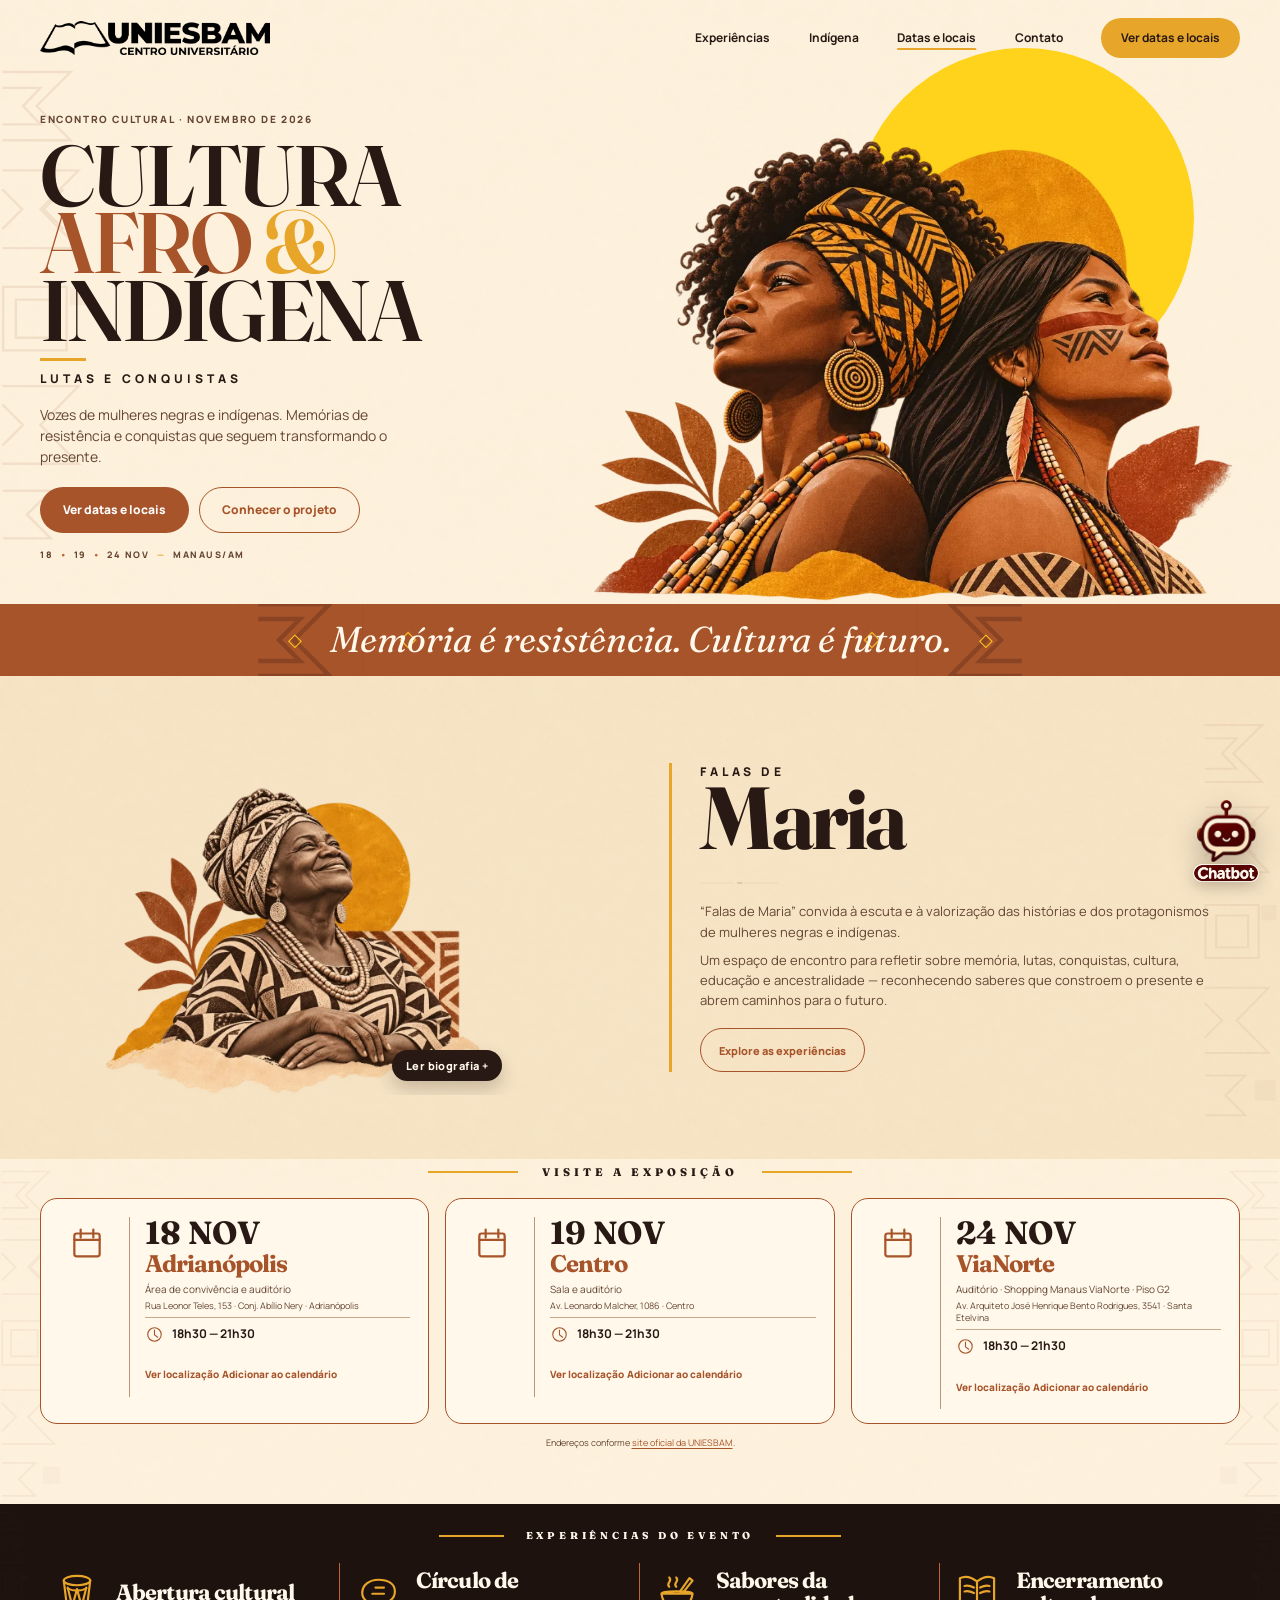
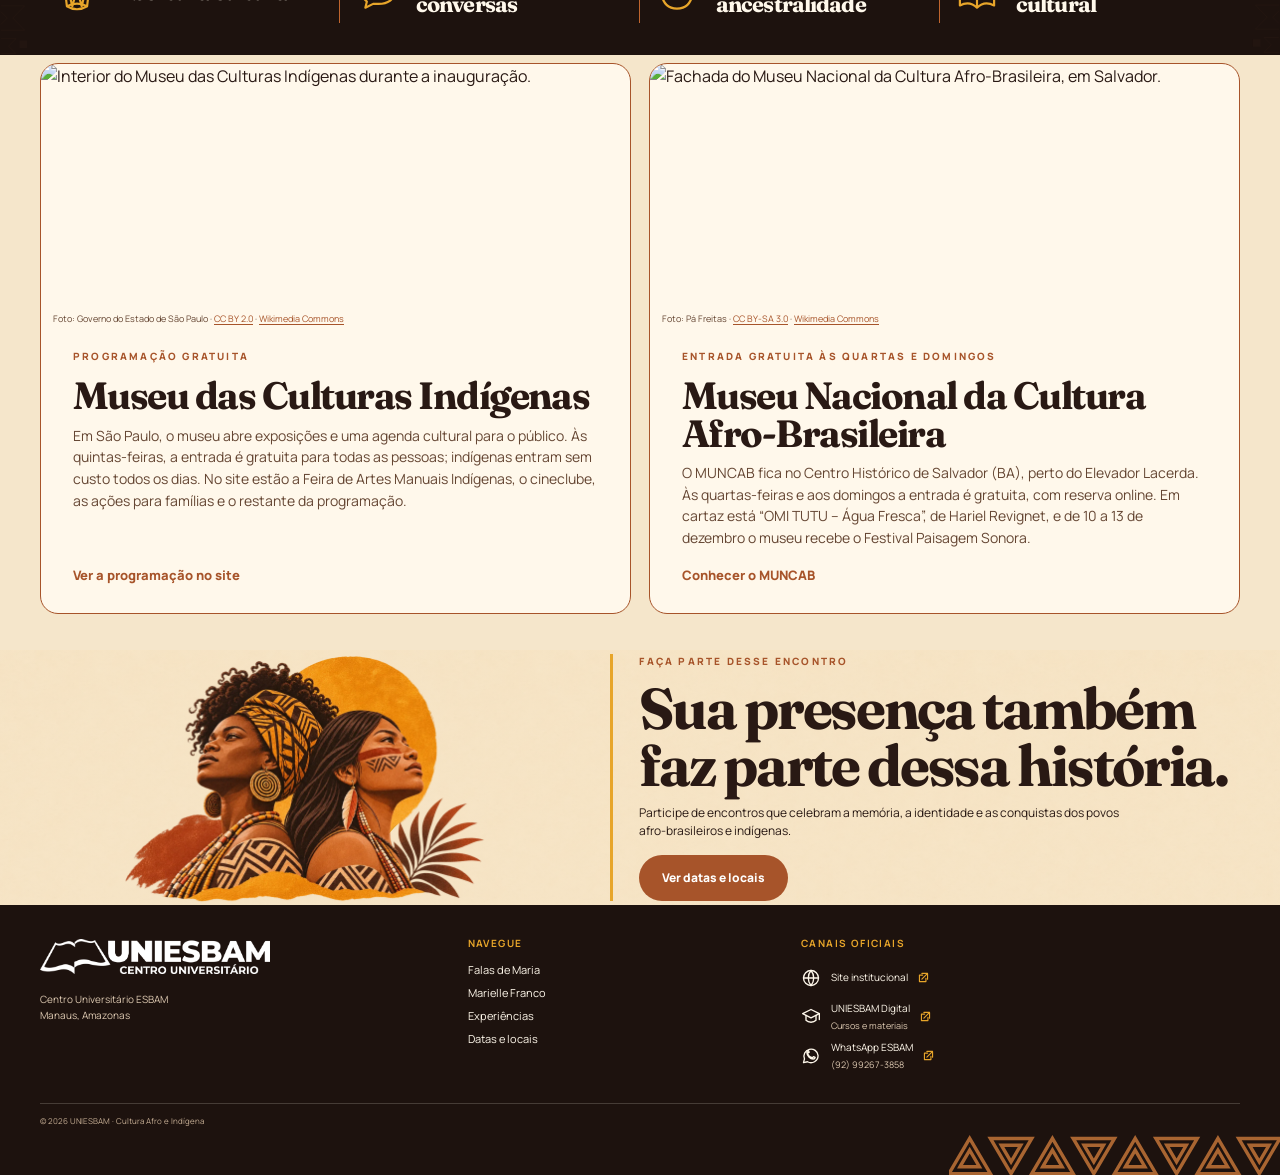
==== index.html @ f7f9274e "Otimiza imagens em WebP para carregamento rápido" ====
<!doctype html>
<html lang="pt-BR">

<head>
  <meta charset="utf-8">
  <meta name="viewport" content="width=device-width, initial-scale=1">
  <meta name="theme-color" content="#f5e6cb">
  <meta name="description"
    content="Cultura Afro e Indígena — Lutas e Conquistas. Encontros da UNIESBAM em novembro de 2026.">
  <title>Cultura Afro e Indígena — Lutas e Conquistas | UNIESBAM</title>
  <link rel="icon" href="assets/favicon.png" type="image/png" sizes="64x64">
  <link rel="apple-touch-icon" href="assets/apple-touch-icon.png">
  <link rel="preconnect" href="https://fonts.googleapis.com">
  <link rel="preconnect" href="https://fonts.gstatic.com" crossorigin>
  <link
    href="https://fonts.googleapis.com/css2?family=Fraunces:opsz,wght@9..144,500;9..144,600;9..144,700&family=Manrope:wght@400;500;600;700;800&display=swap"
    rel="stylesheet">
  <link rel="stylesheet" href="assets/tokens.css">
  <link rel="stylesheet" href="css/estilos.css">
  <script src="js/script.js" defer></script>
</head>

<body class="pagina-inicial">
  <a class="pular-conteudo" href="#conteudo">Pular para o conteúdo</a>
  <header class="cabecalho" id="inicio">
    <div class="container cabecalho__interno">
      <a class="marca" href="#inicio" aria-label="UNIESBAM — início">
        <img class="marca__imagem" src="assets/logo-uniesbam-oficial-branca.png"
          alt="UNIESBAM — Centro Universitário ESBAM" width="703" height="106">
      </a>
      <button class="menu-alternar" type="button" aria-expanded="false" aria-controls="navegacao-principal"
        aria-label="Abrir menu">
        <span></span><span></span><span></span>
      </button>
      <nav class="navegacao" id="navegacao-principal" aria-label="Navegação principal">
        <a href="#experiencias">Experiências</a><a href="indigenas.html">Ind&iacute;gena</a><a href="#datas">Datas e locais</a><a
          href="#contato">Contato</a><a class="navegacao__cta" href="#datas">Ver datas e locais</a>
      </nav>
    </div>
  </header>

  <main id="conteudo">
    <section class="hero textura" aria-labelledby="titulo-principal">
      <div class="container hero__grade">
        <div class="hero__texto">
          <p class="hero__tema">Encontro cultural · Novembro de 2026</p>
          <h1 id="titulo-principal">Cultura<br><span>Afro <i>&amp;</i></span><br>Indígena</h1>
          <p class="hero__subtitulo">Lutas e Conquistas</p>
          <p class="hero__descricao">Vozes de mulheres negras e indígenas. Memórias de resistência e conquistas que
            seguem transformando o presente.</p>
          <div class="hero__acoes">
            <a class="botao botao--principal" href="#datas">Ver datas e locais</a>
            <a class="botao botao--secundario" href="#projeto">Conhecer o projeto</a>
          </div>
          <p class="hero__agenda">18 <span>•</span> 19 <span>•</span> 24 NOV <i>—</i> MANAUS/AM</p>
        </div>
        <div class="hero__arte">
          <span class="hero__sol" aria-hidden="true"></span>
          <img src="assets/optimized/hero-dupla.webp"
            alt="Ilustração editorial de duas mulheres, uma negra e uma indígena, em perfil e olhando para o horizonte."
            width="1536" height="1024">
        </div>
      </div>
    </section>

    <section class="manifesto" aria-label="Manifesto">
      <div class="container manifesto__interno"><span class="manifesto__marca" aria-hidden="true">◇</span>
        <p>Memória é resistência. Cultura é futuro.</p><span class="manifesto__marca" aria-hidden="true">◇</span>
      </div>
    </section>

    <section class="secao projeto textura" id="projeto" aria-labelledby="titulo-projeto">
      <div class="container carrossel" role="region" aria-roledescription="carrossel"
        aria-label="Falas de Maria e Marielle Franco">
        <div class="carrossel__janela" aria-live="off">
          <div class="carrossel__trilho">
            <article class="carrossel__slide projeto__grade" id="falas-de-maria" role="group"
              aria-roledescription="slide" aria-label="1 de 2: Falas de Maria">
              <button class="projeto__imagem" type="button" data-bio="bio-maria" aria-haspopup="dialog" aria-label="Abrir a biografia de Maria"><img src="assets/optimized/maria-colagem.webp"
                  alt="Colagem editorial de Maria com retrato em sépia, círculo dourado, folhas terracota e grafismo geométrico."
                  width="1448" height="1086" loading="lazy"><span class="projeto__selo" aria-hidden="true">Ler biografia +</span></button>
              <div class="projeto__texto">
                <p class="sobretitulo">Falas de</p>
                <h2 id="titulo-projeto">Maria</h2>
                <img class="divisor" src="assets/divisor-cultural.svg" alt="" aria-hidden="true">
                <p>“Falas de Maria” convida à escuta e à valorização das histórias e dos protagonismos de mulheres
                  negras e indígenas.</p>
                <p>Um espaço de encontro para refletir sobre memória, lutas, conquistas, cultura, educação e
                  ancestralidade — reconhecendo saberes que constroem o presente e abrem caminhos para o futuro.</p>
                <a class="link-seta" href="#experiencias">Explore as experiências</a>
              </div>
            </article>
            <article class="carrossel__slide projeto__grade" id="marielle" role="group" aria-roledescription="slide"
              aria-label="2 de 2: Marielle Franco">
              <button class="projeto__imagem" type="button" data-bio="bio-marielle" aria-haspopup="dialog" aria-label="Abrir a biografia de Marielle Franco"><img src="assets/optimized/marielle-franco.webp"
                  alt="Ilustração em colagem de Marielle Franco diante de uma lua cheia, com turbante, colares, folhas e a paisagem do Rio de Janeiro."
                  width="1058" height="1100" loading="lazy"><span class="projeto__selo" aria-hidden="true">Ler biografia +</span></button>
              <div class="projeto__texto">
                <p class="sobretitulo">Presente,</p>
                <h2 id="titulo-marielle">Marielle</h2>
                <img class="divisor" src="assets/divisor-cultural.svg" alt="" aria-hidden="true">
                <p>Marielle Franco (1979–2018) foi socióloga, feminista e vereadora do Rio de Janeiro. Negra e criada na
                  Maré, levou à política a defesa de mulheres negras, da população LGBTQIA+ e de quem vive nas favelas.
                </p>
                <p>Denunciou a violência do Estado e insistiu no direito à cidade, à memória e à vida digna. Assassinada
                  em 14 de março de 2018, segue como referência das lutas e conquistas que este encontro celebra.</p>
                <a class="link-seta" href="#datas">Ver datas e locais</a>
              </div>
            </article>
          </div>
        </div>
      </div>
    </section>

    <section class="secao datas" id="datas" aria-labelledby="titulo-datas">
      <div class="container">
        <h2 class="datas__titulo" id="titulo-datas">Visite a exposição</h2>
        <div class="datas__grade">
          <article class="cartao-data">
            <img class="cartao-data__icone" src="assets/icone-calendario.svg" alt="" aria-hidden="true">
            <div class="cartao-data__conteudo">
              <time class="cartao-data__dia" datetime="2026-11-18">18 NOV</time>
              <h3>Adrianópolis</h3>
              <p class="cartao-data__local">Área de convivência e auditório</p>
              <p class="cartao-data__endereco">Rua Leonor Teles, 153 · Conj. Abílio Nery · Adrianópolis</p>
              <p class="cartao-data__horario"><img src="assets/icone-relogio.svg" alt="" aria-hidden="true">18h30 — 21h30</p>
              <a class="cartao-data__mapa" href="https://www.google.com/maps/search/?api=1&amp;query=Rua+Leonor+Teles%2C+153%2C+Conjunto+Ab%C3%ADlio+Nery%2C+Adrian%C3%B3polis%2C+Manaus+-+AM" target="_blank" rel="noopener noreferrer">Ver localização</a>
            </div>
          </article>
          <article class="cartao-data">
            <img class="cartao-data__icone" src="assets/icone-calendario.svg" alt="" aria-hidden="true">
            <div class="cartao-data__conteudo">
              <time class="cartao-data__dia" datetime="2026-11-19">19 NOV</time>
              <h3>Centro</h3>
              <p class="cartao-data__local">Sala e auditório</p>
              <p class="cartao-data__endereco">Av. Leonardo Malcher, 1086 · Centro</p>
              <p class="cartao-data__horario"><img src="assets/icone-relogio.svg" alt="" aria-hidden="true">18h30 — 21h30</p>
              <a class="cartao-data__mapa" href="https://www.google.com/maps/search/?api=1&amp;query=Avenida+Leonardo+Malcher%2C+1086%2C+Centro%2C+Manaus+-+AM" target="_blank" rel="noopener noreferrer">Ver localização</a>
            </div>
          </article>
          <article class="cartao-data">
            <img class="cartao-data__icone" src="assets/icone-calendario.svg" alt="" aria-hidden="true">
            <div class="cartao-data__conteudo">
              <time class="cartao-data__dia" datetime="2026-11-24">24 NOV</time>
              <h3>ViaNorte</h3>
              <p class="cartao-data__local">Auditório · Shopping Manaus ViaNorte · Piso G2</p>
              <p class="cartao-data__endereco">Av. Arquiteto José Henrique Bento Rodrigues, 3541 · Santa Etelvina</p>
              <p class="cartao-data__horario"><img src="assets/icone-relogio.svg" alt="" aria-hidden="true">18h30 — 21h30</p>
              <a class="cartao-data__mapa" href="https://www.google.com/maps/search/?api=1&amp;query=Avenida+Arquiteto+Jos%C3%A9+Henrique+Bento+Rodrigues%2C+3541%2C+Shopping+Manaus+ViaNorte%2C+Manaus+-+AM" target="_blank" rel="noopener noreferrer">Ver localização</a>
            </div>
          </article>
        </div>
        <p class="datas__nota">Endereços conforme <a href="https://esbam.edu.br/direito/" target="_blank" rel="noopener noreferrer">site oficial da UNIESBAM</a>.</p>
      </div>
    </section>

    <section class="experiencias" id="experiencias" aria-labelledby="titulo-experiencias">
      <div class="container">
        <h2 class="experiencias__titulo" id="titulo-experiencias">Experiências do evento</h2>
        <div class="experiencias__grade">
          <article class="cartao-experiencia"><img src="assets/icone-tambor.svg" alt="" aria-hidden="true">
            <div><small>01</small>
              <h3>Abertura cultural</h3>
            </div>
          </article>
          <article class="cartao-experiencia"><img src="assets/icone-conversas.svg" alt="" aria-hidden="true">
            <div><small>02</small>
              <h3>Círculo de conversas</h3>
            </div>
          </article>
          <article class="cartao-experiencia"><img src="assets/icone-sabores.svg" alt="" aria-hidden="true">
            <div><small>03</small>
              <h3>Sabores da ancestralidade</h3>
            </div>
          </article>
          <article class="cartao-experiencia"><img src="assets/icone-livro.svg" alt="" aria-hidden="true">
            <div><small>04</small>
              <h3>Encerramento cultural</h3>
            </div>
          </article>
        </div>
      </div>
    </section>

    <section class="chamado-museu" aria-label="Museus para visitar">
      <div class="container chamado-museu__grade">
        <article class="chamado-museu__cartao">
          <figure class="chamado-museu__figura">
            <img class="chamado-museu__imagem" src="https://upload.wikimedia.org/wikipedia/commons/thumb/e/e5/Inaugura%C3%A7%C3%A3o_do_Museu_das_Culturas_Ind%C3%ADgenas_%2852183066389%29.jpg/1280px-Inaugura%C3%A7%C3%A3o_do_Museu_das_Culturas_Ind%C3%ADgenas_%2852183066389%29.jpg" alt="Interior do Museu das Culturas Indígenas durante a inauguração." loading="lazy">
            <figcaption>Foto: Governo do Estado de São Paulo · <a href="https://creativecommons.org/licenses/by/2.0/" target="_blank" rel="noopener noreferrer">CC BY 2.0</a> · <a href="https://commons.wikimedia.org/wiki/File:Inaugura%C3%A7%C3%A3o_do_Museu_das_Culturas_Ind%C3%ADgenas_(52183066389).jpg" target="_blank" rel="noopener noreferrer">Wikimedia Commons</a></figcaption>
          </figure>
          <div class="chamado-museu__corpo">
            <p class="sobretitulo">Programação gratuita</p>
            <h2>Museu das Culturas Indígenas</h2>
            <p>Em São Paulo, o museu abre exposições e uma agenda cultural para o público. Às quintas-feiras, a entrada é gratuita para todas as pessoas; indígenas entram sem custo todos os dias. No site estão a Feira de Artes Manuais Indígenas, o cineclube, as ações para famílias e o restante da programação.</p>
            <a class="chamado-museu__acao" href="https://museudasculturasindigenas.org.br/" target="_blank" rel="noopener noreferrer">Ver a programação no site</a>
          </div>
        </article>
        <article class="chamado-museu__cartao">
          <figure class="chamado-museu__figura">
            <img class="chamado-museu__imagem" src="https://upload.wikimedia.org/wikipedia/commons/8/87/Muncab.JPG" alt="Fachada do Museu Nacional da Cultura Afro-Brasileira, em Salvador." loading="lazy">
            <figcaption>Foto: Pá Freitas · <a href="https://creativecommons.org/licenses/by-sa/3.0/" target="_blank" rel="noopener noreferrer">CC BY-SA 3.0</a> · <a href="https://commons.wikimedia.org/wiki/File:Muncab.JPG" target="_blank" rel="noopener noreferrer">Wikimedia Commons</a></figcaption>
          </figure>
          <div class="chamado-museu__corpo">
            <p class="sobretitulo">Entrada gratuita às quartas e domingos</p>
            <h2>Museu Nacional da Cultura Afro-Brasileira</h2>
            <p>O MUNCAB fica no Centro Histórico de Salvador (BA), perto do Elevador Lacerda. Às quartas-feiras e aos domingos a entrada é gratuita, com reserva online. Em cartaz está “OMI TUTU – Água Fresca”, de Hariel Revignet, e de 10 a 13 de dezembro o museu recebe o Festival Paisagem Sonora.</p>
            <a class="chamado-museu__acao" href="https://www.muncab.com.br/" target="_blank" rel="noopener noreferrer">Conhecer o MUNCAB</a>
          </div>
        </article>
      </div>
    </section>

    <section class="convite" aria-labelledby="titulo-convite">
      <div class="container convite__interno">
        <div class="convite__arte" aria-hidden="true"><img src="assets/optimized/cta-dupla.webp" alt="" loading="lazy"></div>
        <div class="convite__texto">
          <p class="sobretitulo">Faça parte desse encontro</p>
          <h2 id="titulo-convite">Sua presença também faz parte dessa história.</h2>
          <p>Participe de encontros que celebram a memória, a identidade e as conquistas dos povos afro-brasileiros e
            indígenas.</p><a class="botao botao--principal" href="#datas">Ver datas e locais</a>
        </div>
      </div>
    </section>
  </main>

  <footer class="rodape" id="contato">
    <div class="container rodape__grade">
      <div class="rodape__institucional">
        <a class="marca marca--rodape" href="#inicio" aria-label="UNIESBAM — início"><img class="marca__imagem"
            src="assets/logo-uniesbam-oficial-branca.png" alt="UNIESBAM — Centro Universitário ESBAM" width="703"
            height="106"></a>
        <p>Centro Universitário ESBAM<br>Manaus, Amazonas</p>
      </div>
      <nav class="rodape__navegacao" aria-label="Navegação do rodapé">
        <h2>Navegue</h2>
        <a href="#falas-de-maria">Falas de Maria</a><a href="#marielle">Marielle
          Franco</a><a href="#experiencias">Experiências</a><a href="#datas">Datas e locais</a>
      </nav>
      <div class="rodape__canais">
        <h2>Canais oficiais</h2>
        <a href="https://esbam.edu.br/" target="_blank" rel="noopener noreferrer"
          aria-label="Site institucional ESBAM, abre em nova aba">
          <svg viewBox="0 0 24 24" aria-hidden="true">
            <circle cx="12" cy="12" r="9" />
            <path d="M3 12h18M12 3a14 14 0 0 1 0 18M12 3a14 14 0 0 0 0 18" />
          </svg><span>Site institucional</span><svg class="icone-externo" viewBox="0 0 16 16" aria-hidden="true"><path d="M6 3h7v7M13 3 6 10"/><path d="M11 9v4H3V5h4"/></svg>
        </a>
        <a href="https://uniesbamdigital.esbam.edu.br/" target="_blank" rel="noopener noreferrer"
          aria-label="UNIESBAM Digital, portal de cursos e materiais, abre em nova aba">
          <svg viewBox="0 0 24 24" aria-hidden="true">
            <path d="m2 8 10-5 10 5-10 5L2 8Z" />
            <path d="M6 10v6c3 3 9 3 12 0v-6M22 8v7" />
          </svg><span>UNIESBAM Digital<small>Cursos e materiais</small></span><svg class="icone-externo" viewBox="0 0 16 16" aria-hidden="true"><path d="M6 3h7v7M13 3 6 10"/><path d="M11 9v4H3V5h4"/></svg>
        </a>
        <a href="https://wa.me/5592992673858" target="_blank" rel="noopener noreferrer"
          aria-label="WhatsApp ESBAM, (92) 99267-3858, abre em nova aba">
          <svg viewBox="0 0 24 24" aria-hidden="true">
            <path d="M20.5 11.5a8.5 8.5 0 0 1-12.7 7.4L3 20l1.2-4.5a8.5 8.5 0 1 1 16.3-4Z" />
            <path
              d="M8 8.2c.5 3 2.8 5.3 5.8 5.8l1.2-1.2 2 .8c-.2 1.2-1.1 2-2.3 2-3.8-.2-7.5-3.9-7.7-7.7 0-1.2.8-2.1 2-2.3l.8 2L8 8.2Z" />
          </svg><span>WhatsApp ESBAM<small>(92) 99267-3858</small></span><svg class="icone-externo" viewBox="0 0 16 16" aria-hidden="true"><path d="M6 3h7v7M13 3 6 10"/><path d="M11 9v4H3V5h4"/></svg>
        </a>
      </div>
    </div>
    <div class="container rodape__base"><span>© 2026 UNIESBAM · Cultura Afro e Indígena</span></div>
  </footer>

  <button class="atalho-chat" type="button" aria-expanded="false" aria-controls="painel-chat"
    aria-label="Abrir o chatbot">
    <img class="atalho-chat__icone" src="assets/optimized/chatbot.webp" alt="" width="256" height="256">
    <img class="atalho-chat__rotulo" src="assets/optimized/chatbot-rotulo.webp" alt="" width="480" height="129">
  </button>
  <div class="painel-chat" id="painel-chat" role="dialog" aria-labelledby="titulo-chat" aria-modal="true" hidden>
    <div class="painel-chat__cabeca">
      <img src="assets/optimized/chatbot.webp" alt="" width="38" height="38">
      <div>
        <p class="painel-chat__nome" id="titulo-chat">Chat do encontro</p>
        <p class="painel-chat__estado">UNIESBAM · Cultura Afro e Indígena</p>
      </div>
      <button class="painel-chat__fechar" type="button">Fechar</button>
    </div>
    <div class="painel-chat__mensagens" aria-live="polite"></div>
    <div class="painel-chat__sugestoes">
      <button type="button">Datas do encontro</button>
      <button type="button">O que é o evento</button>
      <button type="button">Museu indígena</button>
      <button type="button">WhatsApp da ESBAM</button>
    </div>
    <form class="painel-chat__formulario">
      <label class="painel-chat__rotulo" for="mensagem-chat">Sua mensagem</label>
      <input id="mensagem-chat" name="mensagem" type="text" autocomplete="off"
        placeholder="Pergunte sobre datas, o evento ou o museu">
      <button type="submit">Enviar</button>
    </form>
  </div>
  <dialog class="bio-modal" id="bio-maria" aria-labelledby="bio-maria-titulo">
    <div class="bio-modal__corpo">
      <button class="bio-modal__fechar" type="button" aria-label="Fechar a biografia">×</button>
      <img class="bio-modal__imagem" src="assets/optimized/maria-colagem.webp" alt="" width="1448" height="1086">
      <p class="sobretitulo">Falas de</p>
      <h2 id="bio-maria-titulo">Maria</h2>
      <img class="divisor" src="assets/divisor-cultural.svg" alt="" aria-hidden="true">
      <p>Maria é a figura que dá nome ao projeto. Não representa uma única pessoa: é a avó, a mãe, a benzedeira, a professora, a trabalhadora e a liderança comunitária, mulheres negras e indígenas que sustentaram famílias e territórios e quase nunca entraram nos livros de história.</p>
      <h3>Por que ouvir as Marias</h3>
      <p>Grande parte da memória afro-brasileira e indígena foi guardada pela oralidade: histórias, receitas, cantos, rezas e saberes sobre a terra passados de geração em geração. Escutar essas mulheres é reconhecer que elas também produzem conhecimento e fazem história.</p>
      <h3>Marias na história do Brasil</h3>
      <ul>
        <li><strong>Maria Felipa de Oliveira</strong>, marisqueira negra da Ilha de Itaparica (BA), liderou mulheres e homens contra as tropas portuguesas nas lutas pela Independência da Bahia, em 1822 e 1823.</li>
        <li><strong>Maria Firmina dos Reis</strong> (1822–1917), professora maranhense, publicou <em>Úrsula</em> em 1859, considerado o primeiro romance escrito por uma mulher negra no Brasil e uma das primeiras obras abolicionistas do país.</li>
        <li><strong>Carolina Maria de Jesus</strong> (1914–1977) registrou em cadernos a vida na favela do Canindé, em São Paulo. O livro <em>Quarto de Despejo</em> (1960) foi traduzido para mais de uma dezena de idiomas.</li>
      </ul>
      <p>“Falas de Maria” abre espaço para que essas vozes, as famosas e as anônimas, sejam ouvidas no presente.</p>
    </div>
  </dialog>

  <dialog class="bio-modal" id="bio-marielle" aria-labelledby="bio-marielle-titulo">
    <div class="bio-modal__corpo">
      <button class="bio-modal__fechar" type="button" aria-label="Fechar a biografia">×</button>
      <img class="bio-modal__imagem" src="assets/optimized/marielle-franco.webp" alt="" width="1058" height="1100">
      <p class="sobretitulo">Presente,</p>
      <h2 id="bio-marielle-titulo">Marielle Franco</h2>
      <img class="divisor" src="assets/divisor-cultural.svg" alt="" aria-hidden="true">
      <p>Marielle Francisco da Silva nasceu em 27 de julho de 1979 e cresceu no Complexo da Maré, na Zona Norte do Rio de Janeiro. Mulher negra, mãe e lésbica, transformou a experiência da favela em pauta política.</p>
      <h3>Trajetória</h3>
      <ul>
        <li>Estudou em pré-vestibular comunitário e se formou em Ciências Sociais pela PUC-Rio, com bolsa. Fez mestrado em Administração Pública na UFF, com uma dissertação sobre as Unidades de Polícia Pacificadora (UPPs).</li>
        <li>Trabalhou por cerca de dez anos na Comissão de Defesa dos Direitos Humanos da Assembleia Legislativa do Rio (Alerj), acolhendo vítimas de violência e seus familiares.</li>
        <li>Em 2016 foi eleita vereadora pelo PSOL com mais de 46 mil votos, a quinta maior votação da cidade. Presidiu a Comissão de Defesa da Mulher da Câmara Municipal.</li>
        <li>Em 2018 passou a relatar a comissão da Câmara que acompanhava a intervenção federal na segurança pública do Rio.</li>
      </ul>
      <h3>Por que ela importa</h3>
      <p>Marielle levou para a política as vozes que costumam ficar de fora: mulheres negras, população LGBTQIA+, moradores de favela e vítimas da violência do Estado. Defendeu o direito à cidade, à saúde da mulher, à creche noturna e à memória de quem foi silenciado.</p>
      <h3>O crime e a memória</h3>
      <p>Na noite de 14 de março de 2018, Marielle e o motorista Anderson Gomes foram assassinados a tiros no bairro do Estácio, no centro do Rio. O caso teve repercussão internacional. Em 2024, os executores confessos foram condenados pela Justiça.</p>
      <p>Seu nome segue vivo no grito “Marielle, presente!”, no Instituto Marielle Franco, criado pela família, e em ruas, murais e políticas públicas pelo país. Sua irmã, Anielle Franco, assumiu em 2023 o Ministério da Igualdade Racial.</p>
    </div>
  </dialog>
</body>

</html>
---- assets/tokens.css ----
/* Cultura Afro e Indígena — guia visual 2026 */
/* Paleta inspirada no cartaz oficial; valores são uma proposta de interface. */
:root {
  --color-espresso: #291914;
  --color-espresso-deep: #1d120e;
  --color-terracotta: #a7542a;
  --color-sienna: #bf652e;
  --color-gold: #e7a52a;
  --color-yellow: #ffd21b;
  --color-parchment: #f5e6cb;
  --color-cream: #fff8eb;
  --color-ink-soft: #654633;
  --color-white: #ffffff;

  --color-background: var(--color-parchment);
  --color-surface: var(--color-cream);
  --color-text: var(--color-espresso);
  --color-text-muted: var(--color-ink-soft);
  --color-primary: var(--color-terracotta);
  --color-primary-hover: #8f421f;
  --color-accent: var(--color-yellow);
  --color-border: #d7b994;

  --font-heading: 'Fraunces', Georgia, serif;
  --font-body: 'Manrope', Arial, sans-serif;

  --container-max: 1200px;
  --section-space: clamp(72px, 8vw, 128px);
  --radius-card: 20px;
  --radius-pill: 999px;
  --shadow-soft: 0 12px 36px rgb(41 25 20 / 9%);
  --shadow-hover: 0 20px 52px rgb(41 25 20 / 16%);
}

/* Exemplos para o GPT aproveitar. */
body {
  color: var(--color-text);
  background: var(--color-background);
  font-family: var(--font-body);
}

h1, h2, h3 {
  font-family: var(--font-heading);
  letter-spacing: -0.035em;
}

.container {
  width: min(calc(100% - 40px), var(--container-max));
  margin-inline: auto;
}

.btn-primary {
  background: var(--color-terracotta);
  color: var(--color-white);
  border: 0;
  border-radius: var(--radius-pill);
  padding: 15px 28px;
  font: 700 0.95rem var(--font-body);
  cursor: pointer;
  transition: background 180ms ease, transform 180ms ease;
}
.btn-primary:hover { background: var(--color-primary-hover); transform: translateY(-2px); }
.btn-primary:focus-visible { outline: 3px solid var(--color-yellow); outline-offset: 3px; }

.section-dark {
  color: var(--color-cream);
  background: var(--color-espresso);
}

@media (prefers-reduced-motion: reduce) {
  *, *::before, *::after { scroll-behavior: auto !important; transition-duration: 0.01ms !important; animation-duration: 0.01ms !important; }
}
---- css/estilos.css ----
/* Estilos responsivos da landing page Cultura Afro e Indígena. */
:root {
  --espresso: #291914;
  --espresso-profundo: #1d120e;
  --terracota: #a7542a;
  --siena: #bf652e;
  --dourado: #e7a52a;
  --amarelo: #ffd21b;
  --pergaminho: #f5e6cb;
  --creme: #fff8eb;
  --texto-suave: #654633;
  --largura: 1200px;
  --respiro: clamp(64px, 7vw, 96px);
}

* { box-sizing: border-box; }
html { scroll-behavior: smooth; scroll-padding-top: 78px; }
body { margin: 0; color: var(--espresso); background: var(--pergaminho); font-family: 'Manrope', Arial, sans-serif; line-height: 1.55; }
img { display: block; max-width: 100%; }
a { color: inherit; }
.container { width: min(calc(100% - 48px), var(--largura)); margin-inline: auto; }
.pular-conteudo { position: fixed; z-index: 30; top: 8px; left: 8px; padding: 10px 14px; color: var(--creme); background: var(--espresso); transform: translateY(-150%); }
.pular-conteudo:focus { transform: translateY(0); }
.cabecalho { position: sticky; z-index: 20; top: 0; color: var(--creme); background: var(--espresso-profundo); transition: box-shadow 180ms ease; }
.pagina-inicial .cabecalho { margin-bottom:-76px; color:var(--espresso); background:transparent; }
.pagina-inicial .cabecalho .marca__imagem { filter:brightness(0); }
.cabecalho--rolado { color:var(--creme); background:var(--espresso-profundo); box-shadow: 0 5px 18px rgb(29 18 14 / 18%); }
.pagina-inicial .cabecalho--rolado .marca__imagem { filter:none; }
.cabecalho__interno { display: flex; min-height: 76px; align-items: center; justify-content: space-between; gap: 24px; }
.marca { display: inline-flex; align-items: center; text-decoration: none; }
.marca__imagem { display: block; width: 230px; height: auto; object-fit: contain; }
.navegacao { display: flex; align-items: center; gap: clamp(18px, 3vw, 42px); }
.navegacao a { font-size: 12px; font-weight: 700; text-decoration: none; }
.navegacao a[aria-current="location"]:not(.navegacao__cta), .navegacao a[aria-current="page"]:not(.navegacao__cta) { text-decoration: underline; text-decoration-color: var(--dourado); text-decoration-thickness: 2px; text-underline-offset: 6px; }
.navegacao a:hover, .rodape a:hover { color: var(--amarelo); }
.navegacao .navegacao__cta { display: inline-flex; min-height: 40px; align-items: center; gap: 12px; padding: 0 20px; border-radius: 24px; color: var(--espresso); background: var(--dourado); }
.menu-alternar { display: none; }
a:focus-visible, button:focus-visible { outline: 3px solid var(--amarelo); outline-offset: 4px; }
.sobretitulo { margin: 0 0 12px; color: var(--terracota); font-size: 10px; font-weight: 800; letter-spacing: .22em; text-transform: uppercase; }
h1, h2, h3 { margin-top: 0; font-family: 'Fraunces', Georgia, serif; letter-spacing: -.04em; line-height: .99; }

/* Hero: bastante espaço para a tipografia e uma imagem recortada à direita. */
.hero { position: relative; overflow: hidden; background-color: var(--creme); background-image: linear-gradient(rgb(255 248 235 / 72%), rgb(255 248 235 / 72%)), url('../assets/textura-papel.webp'); background-repeat: repeat; background-size: auto, 440px 440px; }
.hero::before { position: absolute; z-index: 0; top: 0; bottom: 0; left: 0; width: clamp(50px, 8vw, 92px); background: url('../assets/grafismo-lateral.svg') left center / contain no-repeat; opacity: .55; content: ''; pointer-events: none; }
.hero__grade { display: grid; min-height: 455px; grid-template-columns: .9fr 1.1fr; align-items: stretch; }
.hero__texto { position: relative; z-index: 2; display: flex; flex-direction: column; align-items: flex-start; justify-content: center; padding: 34px 0 42px; }
.pagina-inicial .hero__texto { padding-top:112px; }
.hero__tema { margin: 0 0 14px; color: var(--texto-suave); font-size: 10px; font-weight: 800; letter-spacing: .16em; text-transform: uppercase; }
.hero h1 { margin: 0; font-size: clamp(57px, 6.7vw, 91px); font-weight: 600; line-height: .79; text-transform: uppercase; }
.hero h1 span { color: var(--terracota); }
.hero h1 i { color: var(--dourado); font-style: normal; }
.hero__subtitulo { margin: 13px 0 0; font-size: 12px; font-weight: 800; letter-spacing: .34em; text-transform: uppercase; }
.hero__subtitulo::before { display: block; width: 46px; height: 3px; margin-bottom: 9px; background: var(--dourado); content: ''; }
.hero__descricao { max-width: 390px; margin: 16px 0 20px; color: var(--texto-suave); font-size: 14px; line-height: 1.5; }
.hero__acoes { display: flex; flex-wrap: wrap; gap: 10px; }
.botao { display: inline-flex; min-height: 46px; align-items: center; justify-content: center; gap: 15px; padding: 10px 22px; border: 1px solid transparent; border-radius: 999px; font-size: 12px; font-weight: 800; text-decoration: none; transition: background-color 160ms ease, transform 160ms ease; }
.botao:hover { transform: translateY(-2px); }
.botao--principal { color: white; background: var(--terracota); }
.botao--principal:hover { background: #8e411f; }
.botao--secundario { border-color: var(--terracota); color: var(--terracota); background: transparent; }
.botao--secundario:hover { color: white; background: var(--terracota); }
.hero__agenda { margin: 15px 0 0; color: var(--texto-suave); font-size: 9px; font-weight: 800; letter-spacing: .17em; }
.hero__agenda span { padding-inline: 3px; color: var(--siena); }
.hero__agenda i { padding-inline: 4px; color: var(--dourado); font-style: normal; }
.hero__arte { position: relative; display: flex; min-width: 0; align-items: end; justify-content: center; }
.hero__arte img { position: relative; z-index: 1; width: 118%; max-width: none; max-height: 470px; object-fit: contain; object-position: center bottom; }
.hero__sol { position: absolute; top: 8%; right: 7%; width: min(28vw, 340px); aspect-ratio: 1; border-radius: 50%; background: var(--amarelo); }

/* Faixa de manifesto baixa, com grafismo restrito às extremidades. */
.manifesto { position: relative; overflow: hidden; padding: 16px 0; color: var(--creme); background: var(--terracota) url('../assets/grafismo-faixa.svg') center / 100% 100% no-repeat; }
.manifesto__interno { position: relative; z-index: 1; display: flex; align-items: center; justify-content: center; gap: 28px; }
.manifesto__marca { color: var(--amarelo); font-size: 18px; }
.manifesto p { margin: 0; font-family: 'Fraunces', Georgia, serif; font-size: clamp(25px, 3vw, 36px); font-style: italic; line-height: 1.1; text-align: center; }

.secao { padding-block: var(--respiro); }
.projeto { position: relative; overflow: hidden; background-color: var(--pergaminho); background-image: linear-gradient(rgb(245 230 203 / 68%), rgb(245 230 203 / 68%)), url('../assets/textura-papel.webp'); background-size: auto, 440px 440px; background-repeat: repeat; }
.projeto.secao { padding-block: clamp(46px, 5vw, 68px); }
.projeto::after { position: absolute; top: 0; right: 0; bottom: 0; width: clamp(44px, 6vw, 78px); background: url('../assets/grafismo-lateral.svg') right center / contain no-repeat; opacity: .42; content: ''; pointer-events: none; }
.projeto__grade { display: grid; grid-template-columns: .9fr 1fr; align-items: center; gap: clamp(55px, 9vw, 120px); }
.projeto__imagem { position: relative; display: flex; min-height: 345px; align-items: end; justify-content: center; }
.projeto__imagem img { position: relative; z-index: 1; width: min(100%, 410px); height: 355px; object-fit: contain; object-position: center bottom; }
.projeto__texto { position: relative; max-width: 540px; padding-left: 28px; border-left: 3px solid var(--dourado); }
.projeto__texto .sobretitulo { margin-bottom: -7px; color: var(--espresso); font-size: 12px; letter-spacing: .32em; }
.projeto h2 { margin: 0 0 16px; font-size: clamp(64px, 7vw, 88px); }
.divisor { width: 78px; height: 12px; margin: 0 0 12px; }
.projeto__texto > p:not(.sobretitulo) { margin: 8px 0; color: var(--texto-suave); font-size: 13px; line-height: 1.55; }
.link-seta { display: inline-flex; min-height: 40px; align-items: center; gap: 12px; margin-top: 10px; padding: 0 18px; border: 1px solid var(--terracota); border-radius: 24px; color: var(--terracota); font-size: 11px; font-weight: 800; text-decoration: none; }
.link-seta:hover { color: white; background: var(--terracota); }

/* Cartões horizontais seguem a hierarquia de data, unidade e horário. */
.datas { position: relative; overflow: hidden; padding-block: 8px 54px; background-color: var(--creme); background-image: linear-gradient(rgb(255 248 235 / 72%), rgb(255 248 235 / 72%)), url('../assets/textura-papel.webp'); background-size: auto, 440px 440px; background-repeat: repeat; }
.datas::before, .datas::after { position: absolute; z-index: 0; top: 0; bottom: 0; width: clamp(30px, 5vw, 64px); background: url('../assets/grafismo-lateral.svg') left center / contain no-repeat; opacity: .35; content: ''; pointer-events: none; }
.datas::before { left: 0; }.datas::after { right: 0; transform: scaleX(-1); }
.datas .container { position: relative; z-index: 1; }
.datas__titulo { display: flex; align-items: center; justify-content: center; gap: 24px; margin: 0 0 20px; font-size: 11px; font-weight: 800; letter-spacing: .36em; text-align: center; text-transform: uppercase; }
.datas__titulo::before, .datas__titulo::after { width: min(90px, 12vw); height: 2px; background: var(--dourado); content: ''; }
.datas__grade { display: grid; grid-template-columns: repeat(3, minmax(0, 1fr)); gap: 16px; }
.cartao-data { display: grid; min-height: 142px; grid-template-columns: 56px minmax(0, 1fr); align-items: start; gap: 14px; padding: 18px 18px 14px; border: 1px solid var(--terracota); border-radius: 17px; background: var(--creme); }
.cartao-data__icone { width: 38px; margin: 7px auto 0; }
.cartao-data__conteudo { min-width: 0; padding-left: 15px; border-left: 1px solid #bb9777; }
.cartao-data__dia { display: block; font-family: 'Fraunces', Georgia, serif; font-size: clamp(24px, 2.5vw, 34px); font-weight: 700; line-height: 1; }
.cartao-data h3 { margin: 3px 0 7px; color: var(--terracota); font-size: clamp(18px, 2vw, 24px); }
.cartao-data__local { margin: 0 0 5px; color: var(--texto-suave); font-size: 10px; line-height: 1.25; }
.cartao-data__endereco { margin:0 0 5px; color:var(--texto-suave); font-size:9px; line-height:1.35; }
.cartao-data__horario { display: flex; align-items: center; gap: 8px; margin: 0; padding-top: 7px; border-top: 1px solid #c8a98a; font-size: 12px; font-weight: 700; }
.cartao-data__horario img { width: 19px; height: 19px; }
.cartao-data__mapa { display:inline-flex; align-items:center; gap:5px; margin-top:8px; color:var(--terracota); font-size:10px; font-weight:800; text-decoration:none; }
.cartao-data__mapa:hover { color:var(--espresso); text-decoration:underline; text-underline-offset:3px; }
.cartao-data__mapa:focus-visible { outline:2px solid var(--terracota); outline-offset:3px; }
.botao-calendario { margin-top: 9px; padding: 0; border: 0; color: var(--terracota); background: transparent; font: inherit; font-size: 10px; font-weight: 800; text-align: left; text-decoration: underline; text-decoration-color: transparent; text-underline-offset: 3px; cursor: pointer; }
.botao-calendario:hover { color: var(--espresso); text-decoration-color: currentColor; }
.botao-calendario:focus-visible { outline: 2px solid var(--terracota); outline-offset: 3px; }
.revelar { opacity: 0; transform: translateY(14px); transition: opacity 520ms ease, transform 520ms ease; transition-delay: var(--atraso-revelar, 0ms); }
.revelar--visivel { opacity: 1; transform: translateY(0); }
.datas__nota { margin: 12px 0 0; color: var(--texto-suave); font-size: 9px; text-align: center; }
.datas__nota a { color:var(--terracota); text-underline-offset:2px; }

/* Quatro momentos aparecem em uma faixa sóbria e curta. */
.experiencias { position: relative; overflow: hidden; padding-block: 27px 32px; color: var(--creme); background: var(--espresso-profundo); }
.experiencias::before, .experiencias::after { position: absolute; top: 0; bottom: 0; width: clamp(44px, 6vw, 76px); background: url('../assets/grafismo-lateral.svg') left center / contain no-repeat; opacity: .25; content: ''; }
.experiencias::before { left: 0; }.experiencias::after { right: 0; transform: scaleX(-1); }
.experiencias__titulo { position: relative; z-index: 1; display: flex; align-items: center; justify-content: center; gap: 22px; margin: 0 0 22px; color: var(--creme); font-size: 10px; font-weight: 800; letter-spacing: .38em; text-align: center; text-transform: uppercase; }
.experiencias__titulo::before, .experiencias__titulo::after { width: 65px; height: 2px; background: var(--dourado); content: ''; }
.experiencias__grade { position: relative; z-index: 1; display: grid; grid-template-columns: repeat(4, 1fr); }
.cartao-experiencia { display: grid; min-width: 0; grid-template-columns: 48px 1fr; align-items: center; gap: 12px; padding: 6px 16px; border-right: 1px solid var(--siena); }
.cartao-experiencia:last-child { border: 0; }
.cartao-experiencia img { width: 42px; }
.cartao-experiencia small { display: none; }
.cartao-experiencia h3 { margin: 0; font-size: clamp(17px, 1.8vw, 22px); line-height: 1.08; }

/* O convite final retoma a composição editorial com arte e texto em colunas. */
.convite { overflow: hidden; background-color: var(--pergaminho); background-image: linear-gradient(rgb(245 230 203 / 70%), rgb(245 230 203 / 70%)), url('../assets/textura-papel.webp'); background-size: auto, 440px 440px; background-repeat: repeat; }
.convite__interno { display: grid; min-height: 255px; grid-template-columns: .92fr 1.08fr; align-items: center; gap: 34px; }
.convite__arte { position: relative; align-self: stretch; min-height: 255px; }
.convite__arte::before { position: absolute; top: 8%; left: 35%; width: 190px; aspect-ratio: 1; border-radius: 50%; background: var(--dourado); content: ''; }
.convite__arte img { position: absolute; z-index: 1; right: 0; bottom: 0; width: 100%; max-width: none; height: 100%; object-fit: contain; object-position: center bottom; }
.convite__texto { padding-left: 26px; border-left: 3px solid var(--dourado); }
.convite__texto .sobretitulo { margin-bottom: 10px; }
.convite h2 { margin: 0 0 10px; font-size: clamp(38px, 4.5vw, 58px); }
.convite__texto > p:not(.sobretitulo) { max-width: 480px; margin: 0 0 14px; font-size: 12px; }

.rodape { padding: 34px 0 48px; color: var(--creme); background-color: var(--espresso-profundo); background-image: url('../assets/grafismo-rodape.svg'); background-repeat: no-repeat; background-position: right bottom; background-size: auto 40px; }
.rodape__grade { display: grid; grid-template-columns: 1.2fr .9fr 1.4fr; gap: clamp(24px, 4vw, 56px); align-items: start; padding-bottom: 25px; }
.rodape__grade p { margin: 12px 0 0; color: #ddc9b1; font-size: 10px; line-height: 1.55; }
.rodape__grade h2 { margin: 0 0 12px; color: var(--dourado); font-family: 'Manrope', Arial, sans-serif; font-size: 10px; letter-spacing: .14em; text-transform: uppercase; }
.rodape__navegacao > a { display: block; width: fit-content; margin: 6px 0; color: var(--creme); font-size: 11px; text-decoration: none; }
.rodape__canais > a { display: grid; min-width: 0; min-height: 34px; grid-template-columns: 21px max-content 14px; align-items: center; justify-content: start; gap: 9px; margin: 5px 0; color: var(--creme); font-size: 10px; text-decoration: none; }
.rodape__canais > a:hover { color: var(--amarelo); }
.rodape__canais > a > svg:first-child { width: 20px; height: 20px; fill: none; stroke: currentColor; stroke-linecap: round; stroke-linejoin: round; stroke-width: 1.6; }
.rodape__canais .icone-externo { width:13px; height:13px; fill:none; stroke:var(--dourado); stroke-linecap:round; stroke-linejoin:round; stroke-width:1.4; }
.rodape__canais > a > span { display: grid; min-width: 0; }
.rodape__canais small { margin-top: 2px; color: #ddc9b1; font-size: 9px; }
.rodape__evento > p + p { margin-top: 10px; }
.rodape__base { display: flex; justify-content: space-between; gap: 14px; padding-top: 11px; border-top: 1px solid rgb(255 248 235 / 18%); color: #c6ae94; font-size: 8px; }

.carrossel { position: relative; }
.carrossel__janela { overflow: hidden; overflow: clip; }
.carrossel__trilho { display: flex; align-items: center; transition: transform 600ms cubic-bezier(.22, .61, .36, 1); }
.carrossel__slide { flex: 0 0 100%; min-width: 0; }
.carrossel__controles { display: flex; align-items: center; justify-content: center; gap: 18px; margin-top: 26px; }
.carrossel__seta { display: inline-grid; width: 40px; height: 40px; place-items: center; padding: 0; border: 1px solid var(--terracota); border-radius: 50%; color: var(--terracota); background: transparent; font: 700 16px 'Manrope', Arial, sans-serif; cursor: pointer; }
.carrossel__seta:hover { color: white; background: var(--terracota); }
.carrossel__pontos { display: flex; gap: 10px; }
.carrossel__pontos button { width: 10px; height: 10px; padding: 0; border: 1px solid var(--terracota); border-radius: 999px; background: transparent; cursor: pointer; transition: width 300ms ease, background-color 300ms ease; }
.carrossel__pontos button[aria-current="true"] { width: 28px; background: var(--terracota); }
.carrossel__pausa { min-height: 32px; margin-left: 6px; padding: 0 14px; border: 1px solid var(--terracota); border-radius: 999px; color: var(--terracota); background: transparent; font: 700 11px 'Manrope', Arial, sans-serif; cursor: pointer; }
.carrossel__pausa:hover, .carrossel__pausa[aria-pressed="true"] { color: white; background: var(--terracota); }
.projeto__imagem { width: 100%; padding: 0; border: 0; background: transparent; cursor: zoom-in; font: inherit; }
.projeto__imagem img { transition: transform .35s ease; }
.projeto__imagem:hover img, .projeto__imagem:focus-visible img { transform: scale(1.03); }
.projeto__imagem:focus-visible { outline: 3px solid var(--dourado); outline-offset: 6px; border-radius: 18px; }
.projeto__selo { position: absolute; z-index: 2; right: 10%; bottom: 14px; padding: 7px 14px; border-radius: 999px; color: var(--creme); background: var(--espresso); font-size: 11px; font-weight: 800; letter-spacing: .04em; box-shadow: 0 8px 18px rgb(41 25 20 / 22%); }
.bio-modal { width: min(680px, calc(100vw - 24px)); max-height: calc(100vh - 32px); padding: 0; border: 1px solid #d7b994; border-radius: 20px; color: var(--espresso); background: var(--creme); box-shadow: 0 24px 60px rgb(29 18 14 / 35%); }
.bio-modal::backdrop { background: rgb(29 18 14 / 62%); }
.bio-modal__corpo { position: relative; padding: 30px 40px 36px; }
.bio-modal__imagem { display: block; width: auto; max-width: 100%; height: 220px; margin: 0 auto 18px; object-fit: contain; }
.bio-modal .sobretitulo { margin-bottom: -4px; font-size: 12px; letter-spacing: .32em; }
.bio-modal h2 { margin: 0 0 12px; font-size: 52px; line-height: 1; }
.bio-modal h3 { margin: 22px 0 8px; color: var(--terracota); font-size: 20px; }
.bio-modal p:not(.sobretitulo), .bio-modal li { color: var(--texto-suave); font-size: 14px; line-height: 1.6; }
.bio-modal ul { margin: 0; padding-left: 18px; }
.bio-modal li + li { margin-top: 8px; }
.bio-modal strong { color: var(--espresso); }
.bio-modal__fechar { position: sticky; top: 0; float: right; width: 40px; height: 40px; margin: -12px -20px 0 0; padding: 0; border: 1px solid var(--terracota); border-radius: 50%; color: var(--terracota); background: var(--creme); font: 400 24px/1 'Manrope', Arial, sans-serif; cursor: pointer; }
.bio-modal__fechar:hover { color: white; background: var(--terracota); }
.bio-modal__fechar:focus-visible { outline: 3px solid var(--dourado); outline-offset: 3px; }
body.modal-aberto { overflow: hidden; }
.carrossel__seta:focus-visible, .carrossel__pontos button:focus-visible { outline: 3px solid var(--dourado); outline-offset: 3px; }

.chamado-museu { padding-block: 8px 36px; background: var(--pergaminho); }
.chamado-museu__grade { display: grid; grid-template-columns: repeat(2, 1fr); gap: 18px; }
.chamado-museu__cartao { display: flex; overflow:hidden; flex-direction: column; align-items: stretch; border: 1px solid var(--terracota); border-radius: 18px; color: inherit; background: var(--creme); }
.chamado-museu__cartao:hover { background: #fff4e2; }
.chamado-museu__figura { margin:0; }
.chamado-museu__imagem { display:block; width:100%; height:clamp(180px,19vw,250px); object-fit:cover; }
.chamado-museu__figura figcaption { padding:6px 12px; color:var(--texto-suave); background:#fff8eb; font-size:9px; line-height:1.4; }
.chamado-museu__figura figcaption a { color:var(--terracota); text-underline-offset:2px; }
.chamado-museu__corpo { display:flex; flex:1; flex-direction:column; align-items:flex-start; padding:18px 32px 28px; }
.chamado-museu h2 { margin: 0 0 10px; font-size: clamp(28px, 3vw, 38px); }
.chamado-museu p:not(.sobretitulo) { max-width: 760px; margin: 0 0 16px; color: var(--texto-suave); font-size: 14px; line-height: 1.55; }
.chamado-museu__acao { display: inline-flex; margin-top: auto; align-items: center; gap: 10px; color: var(--terracota); font-size: 13px; font-weight: 800; text-decoration:none; }
.chamado-museu__acao > span, .chamado-museu__acao::before, .chamado-museu__acao::after { display:none !important; content:none !important; }
.chamado-museu__acao:hover { text-decoration:underline; text-underline-offset:3px; }

.atalho-chat { position: fixed; z-index: 25; right: 18px; bottom: 18px; display: flex; width: 72px; flex-direction: column; align-items: center; gap: 2px; padding: 0; border: 0; background: transparent; cursor: pointer; transition: transform .2s ease; }
.atalho-chat__icone { width: 62px; height: 62px; object-fit: contain; filter: drop-shadow(0 8px 14px rgb(41 25 20 / 30%)); }
.atalho-chat__rotulo { width: 66px; height: auto; filter: drop-shadow(0 4px 8px rgb(41 25 20 / 25%)); }
.atalho-chat:hover, .atalho-chat:focus-visible { transform: translateY(-3px); }
.atalho-chat:focus-visible { outline: 3px solid var(--dourado); outline-offset: 4px; border-radius: 12px; }
.painel-chat { position: fixed; z-index: 26; right: 18px; bottom: 116px; display: flex; width: min(360px, calc(100vw - 24px)); max-height: min(560px, calc(100vh - 136px)); flex-direction: column; overflow: hidden; border: 1px solid #d7b994; border-radius: 18px; color: var(--espresso); background: var(--creme); box-shadow: 0 18px 40px rgb(41 25 20 / 22%); }
.painel-chat[hidden] { display: none; }
.painel-chat__cabeca { display: grid; grid-template-columns: 42px 1fr auto; align-items: center; gap: 10px; padding: 12px 12px 10px; color: var(--creme); background: var(--espresso-profundo); }
.painel-chat__cabeca img { width: 42px; height: 42px; object-fit: contain; }
.painel-chat__nome { margin: 0; font-family: 'Fraunces', Georgia, serif; font-size: 18px; line-height: 1.1; }
.painel-chat__estado { margin: 2px 0 0; color: #ddc9b1; font-size: 10px; }
.painel-chat__fechar { padding: 6px 10px; border: 1px solid rgb(255 248 235 / 40%); border-radius: 999px; color: var(--creme); background: transparent; font: 700 11px 'Manrope', Arial, sans-serif; cursor: pointer; }
.painel-chat__mensagens { display: flex; min-height: 160px; flex: 1; flex-direction: column; gap: 8px; overflow: auto; padding: 14px; }
.painel-chat__balao { max-width: 88%; margin: 0; padding: 8px 10px; border-radius: 12px; font-size: 13px; line-height: 1.45; }
.painel-chat__balao--bot { align-self: flex-start; background: #f3e2c8; }
.painel-chat__balao--pessoa { align-self: flex-end; color: var(--creme); background: var(--terracota); }
.painel-chat__balao a { font-weight: 800; }
.painel-chat__sugestoes { display: flex; flex-wrap: wrap; gap: 6px; padding: 0 12px 10px; }
.painel-chat__sugestoes button, .painel-chat__formulario button { border: 1px solid var(--terracota); border-radius: 999px; color: var(--terracota); background: transparent; font: 700 11px 'Manrope', Arial, sans-serif; cursor: pointer; }
.painel-chat__sugestoes button { padding: 6px 10px; }
.painel-chat__sugestoes button:hover, .painel-chat__formulario button:hover { color: white; background: var(--terracota); }
.painel-chat__formulario { display: grid; grid-template-columns: 1fr auto; gap: 8px; padding: 10px 12px 12px; border-top: 1px solid #e5d3b8; }
.painel-chat__rotulo { position: absolute; width: 1px; height: 1px; overflow: hidden; clip: rect(0 0 0 0); }
.painel-chat__formulario input { min-width: 0; padding: 10px 12px; border: 1px solid #d7b994; border-radius: 999px; color: var(--espresso); background: white; font: 500 13px 'Manrope', Arial, sans-serif; }
.painel-chat__formulario button { padding: 0 14px; }
.menu-alternar, .navegacao a, .botao, .link-seta, .cartao-data__mapa, .botao-calendario, .atalho-chat, .painel-chat button { touch-action:manipulation; }
.link-seta, .cartao-data__mapa, .botao-calendario { min-height:44px; }
.painel-chat__sugestoes button, .painel-chat__formulario button { min-height:40px; }
.rodape__credito { color: #ab957e; }

@media (max-width: 900px) {
  .hero__grade { min-height: 415px; grid-template-columns: .95fr 1.05fr; }
  .hero h1 { font-size: clamp(55px, 7.6vw, 74px); }
  .projeto__grade { gap: 50px; }
  .cartao-data { grid-template-columns: 38px minmax(0, 1fr); gap: 10px; padding-inline: 12px; }
  .cartao-data__conteudo { padding-left: 10px; }
  .cartao-data__horario { font-size: 10px; }
  .cartao-experiencia { grid-template-columns: 38px 1fr; gap: 8px; padding-inline: 10px; }
  .cartao-experiencia img { width: 36px; }
}

@media (max-width: 680px) {
  :root { --respiro: 58px; }
  .container { width: min(calc(100% - 36px), var(--largura)); }
  .cabecalho__interno { min-height: 66px; }
  .pagina-inicial .cabecalho { margin-bottom:-66px; }
  .marca__imagem { width: 170px; }
  .menu-alternar { display: grid; width: 44px; height: 44px; place-content: center; gap: 5px; border: 1px solid rgb(255 248 235 / 45%); border-radius: 50%; background: transparent; }
  .menu-alternar span { width: 17px; height: 2px; background: var(--creme); transition: transform 160ms ease, opacity 160ms ease; }
  .menu-alternar[aria-expanded="true"] span:first-child { transform: translateY(7px) rotate(45deg); }
  .menu-alternar[aria-expanded="true"] span:nth-child(2) { opacity: 0; }
  .menu-alternar[aria-expanded="true"] span:last-child { transform: translateY(-7px) rotate(-45deg); }
  .navegacao { position: absolute; z-index:21; top:100%; right:0; left:0; display:none; max-height:calc(100dvh - 66px); flex-direction:column; align-items:stretch; gap:0; overflow-y:auto; padding:8px 18px 16px; color:var(--espresso); background:var(--creme); box-shadow:0 10px 15px rgb(41 25 20 / 12%); }
  .navegacao--aberta { display: flex; }
  .navegacao a { padding: 11px 8px; border-bottom: 1px solid #e5d3b8; }
  .pagina-inicial .cabecalho:not(.cabecalho--rolado) .menu-alternar { border-color:rgb(41 25 20 / 45%); }
  .pagina-inicial .cabecalho:not(.cabecalho--rolado) .menu-alternar span { background:var(--espresso); }
  .pagina-inicial .cabecalho--rolado .menu-alternar { border-color:rgb(255 248 235 / 45%); }
  .pagina-inicial .cabecalho--rolado .menu-alternar span { background:var(--creme); }
  .navegacao .navegacao__cta { justify-content: center; margin-top: 10px; border: 0; }
  .hero::before { width: 20px; background-size: contain; opacity: .3; }
  .hero__grade { min-height: 0; grid-template-columns: 1fr; }
  .hero__texto { padding: 40px 0 0; }
  .pagina-inicial .hero__texto { padding-top:88px; }
  .hero__tema { font-size: 9px; }
  .hero h1 { font-size: clamp(56px, 16vw, 76px); }
  .hero__subtitulo { font-size: 11px; }
  .hero__descricao { max-width: 340px; font-size: 13px; }
  .hero__acoes { gap: 8px; }
  .hero__acoes .botao { min-height: 43px; padding-inline: 14px; font-size: 10px; }
  .hero__agenda { font-size: 8px; letter-spacing: .11em; }
  .hero__arte { height: clamp(245px, 70vw, 330px); margin-top: 0; }
  .hero__arte img { width: 118%; max-height: 100%; }
  .hero__sol { top: 4%; right: 12%; width: min(58vw, 245px); }
  .manifesto { padding: 14px 0; }
  .manifesto::before, .manifesto::after { width: 24px; opacity: .08; }
  .manifesto__interno { gap: 10px; }
  .manifesto__marca { font-size: 13px; }
  .manifesto p { max-width: 280px; font-size: clamp(20px, 6vw, 26px); }
  .projeto::after { width: 18px; opacity: .22; }
  .projeto__grade { grid-template-columns: 1fr; gap: 25px; }
  .projeto__imagem { min-height: 260px; }
  .projeto__imagem img { width: min(88%, 330px); height: 270px; }
  .projeto__texto { margin: 0 0 0 10px; padding-left: 18px; }
  .projeto h2 { font-size: clamp(58px, 16vw, 76px); }
  .projeto__texto > p:not(.sobretitulo) { font-size: 12px; }
  .chamado-museu { padding-bottom: 28px; }
  .chamado-museu__cartao { padding:0; }
  .chamado-museu__corpo { padding:16px 16px 20px; }
  .chamado-museu__imagem { height:190px; }
  .atalho-chat { right: 10px; bottom: 10px; width: 58px; }
  .atalho-chat__icone { width: 50px; height: 50px; }
  .atalho-chat__rotulo { width: 54px; }
  .painel-chat { right:10px; bottom:calc(92px + env(safe-area-inset-bottom)); width:min(360px,calc(100vw - 20px)); max-height:min(560px,calc(100dvh - 112px - env(safe-area-inset-bottom))); }
  .painel-chat__formulario input { min-height:44px; font-size:16px; }
  .painel-chat__sugestoes button, .painel-chat__formulario button, .painel-chat__fechar { min-height:44px; }
  .chamado-museu__grade { grid-template-columns: 1fr; }
  .bio-modal__corpo { padding: 22px 18px 26px; }
  .bio-modal h2 { font-size: 40px; }
  .datas { padding-block: 8px 42px; }
  .datas__titulo { gap: 10px; margin-bottom: 16px; font-size: 9px; letter-spacing: .2em; }
  .datas__titulo::before, .datas__titulo::after { width: 22px; }
  .datas__grade { grid-template-columns: 1fr; gap: 10px; }
  .cartao-data { min-height: 120px; grid-template-columns: 44px minmax(0, 1fr); gap: 12px; padding: 14px 16px; }
  .cartao-data__icone { width: 32px; }
  .cartao-data__conteudo { padding-left: 12px; }
  .cartao-data__dia { font-size: 27px; }
  .cartao-data h3 { font-size: 21px; }
  .cartao-data__local { font-size: 10px; }
  .cartao-data__horario { font-size: 11px; }
  .experiencias { padding-block: 24px; }
  .experiencias::before, .experiencias::after { width: 18px; opacity: .14; }
  .datas::before, .datas::after { width: 14px; opacity: .2; }
  .experiencias__titulo { gap: 9px; margin-bottom: 16px; font-size: 8px; letter-spacing: .19em; }
  .experiencias__titulo::before, .experiencias__titulo::after { width: 18px; }
  .experiencias__grade { grid-template-columns: 1fr 1fr; }
  .cartao-experiencia { min-height: 92px; grid-template-columns: 33px 1fr; gap: 7px; padding: 10px 9px; border-bottom: 1px solid var(--siena); }
  .cartao-experiencia:nth-child(2) { border-right: 0; }
  .cartao-experiencia:nth-child(n+3) { border-bottom: 0; }
  .cartao-experiencia img { width: 31px; }
  .cartao-experiencia h3 { font-size: 16px; }
  .convite__interno { min-height: 0; grid-template-columns: 1fr; gap: 0; padding-block: 22px 42px; }
  .convite__arte { min-height: 235px; }
  .convite__arte::before { top: 5%; left: 39%; width: 155px; }
  .convite__arte img { left: 0; width: 100%; }
  .convite__texto { padding-left: 17px; }
  .convite h2 { font-size: clamp(36px, 10vw, 48px); }
  .rodape { padding-top: 26px; }
  .rodape__grade { grid-template-columns: 1fr 1fr; gap: 24px 18px; }
  .rodape__institucional, .rodape__navegacao { grid-column: 1 / -1; }
  .rodape__navegacao { display: grid; grid-template-columns: 1fr 1fr; column-gap: 12px; }
  .rodape__navegacao h2 { grid-column: 1 / -1; }
  .rodape__canais { grid-column: 1 / -1; }
  .rodape__base { flex-direction: column; gap: 6px; }
}

@media (max-width: 360px) {
  .container { width: calc(100% - 28px); }
  .hero h1 { font-size: 54px; }
  .hero__tema { letter-spacing: .1em; }
  .hero__acoes { display: grid; width: 100%; grid-template-columns: 1fr; }
  .hero__acoes .botao { justify-content: space-between; }
  .hero__arte { height: 245px; }
  .cartao-experiencia { grid-template-columns: 27px 1fr; padding-inline: 6px; }
  .cartao-experiencia img { width: 26px; }
  .cartao-experiencia h3 { font-size: 14px; }
}

@media (max-width:680px) {
  .pagina-inicial .cabecalho:not(.cabecalho--rolado) { color:var(--espresso); }
  .navegacao a, .navegacao .navegacao__cta { min-height:44px; }
  .rodape__navegacao > a, .rodape__canais a { display:flex; min-height:44px; align-items:center; }
  .bio-modal { width:calc(100vw - 20px); max-height:calc(100dvh - 20px); overflow:auto; overscroll-behavior:contain; }
  .bio-modal__corpo { padding-bottom:max(24px,env(safe-area-inset-bottom)); }
}

@media (prefers-reduced-motion: reduce) {
  *, *::before, *::after { scroll-behavior: auto !important; animation-duration: .01ms !important; transition-duration: .01ms !important; }
  .revelar { opacity: 1; transform: none; transition: none; }
  .carrossel__trilho, .carrossel__pontos button { transition: none; }
}
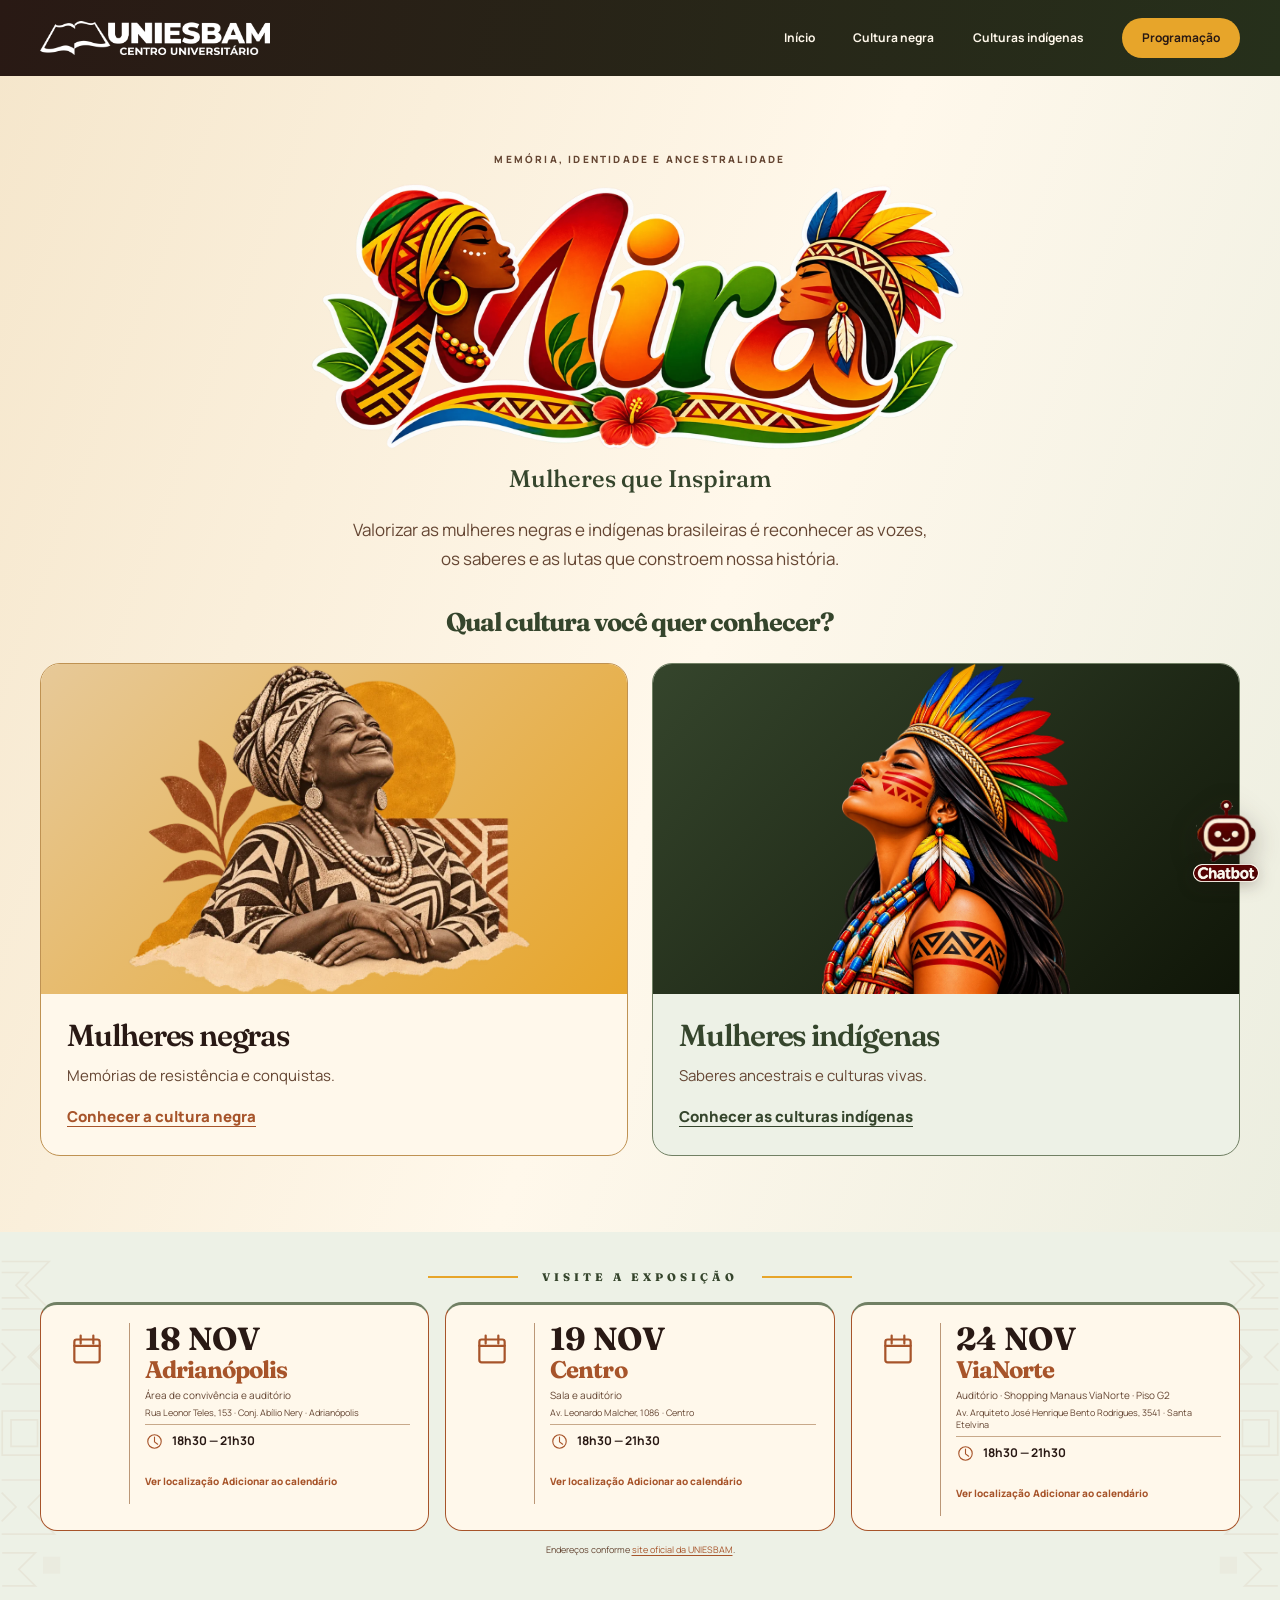
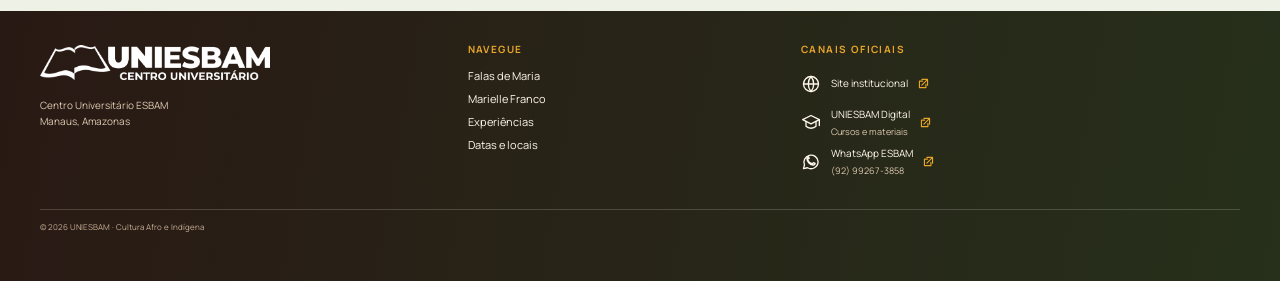
==== commit ee367119: "Adiciona portal Projeto Mira e reorganiza páginas culturais" ====
--- a/index.html
+++ b/index.html
@@ -6,8 +6,8 @@
   <meta name="viewport" content="width=device-width, initial-scale=1">
   <meta name="theme-color" content="#f5e6cb">
   <meta name="description"
-    content="Cultura Afro e Indígena — Lutas e Conquistas. Encontros da UNIESBAM em novembro de 2026.">
-  <title>Cultura Afro e Indígena — Lutas e Conquistas | UNIESBAM</title>
+    content="Projeto Mira: vozes de mulheres negras e indígenas brasileiras. Conheça as culturas e a programação da UNIESBAM.">
+  <title>Projeto Mira | Mulheres negras e indígenas brasileiras</title>
   <link rel="icon" href="assets/favicon.png" type="image/png" sizes="64x64">
   <link rel="apple-touch-icon" href="assets/apple-touch-icon.png">
   <link rel="preconnect" href="https://fonts.googleapis.com">
@@ -18,13 +18,14 @@
   <link rel="stylesheet" href="assets/tokens.css">
   <link rel="stylesheet" href="css/estilos.css">
   <script src="js/script.js" defer></script>
+  <link rel="stylesheet" href="css/inicio.css">
 </head>
 
-<body class="pagina-inicial">
-  <a class="pular-conteudo" href="#conteudo">Pular para o conteúdo</a>
+<body class="pagina-portal">
+<a class="pular-conteudo" href="#conteudo">Pular para o conteúdo</a>
   <header class="cabecalho" id="inicio">
     <div class="container cabecalho__interno">
-      <a class="marca" href="#inicio" aria-label="UNIESBAM — início">
+      <a class="marca" href="index.html" aria-label="UNIESBAM — início">
         <img class="marca__imagem" src="assets/logo-uniesbam-oficial-branca.png"
           alt="UNIESBAM — Centro Universitário ESBAM" width="703" height="106">
       </a>
@@ -32,86 +33,26 @@
         aria-label="Abrir menu">
         <span></span><span></span><span></span>
       </button>
-      <nav class="navegacao" id="navegacao-principal" aria-label="Navegação principal">
-        <a href="#experiencias">Experiências</a><a href="indigenas.html">Ind&iacute;gena</a><a href="#datas">Datas e locais</a><a
-          href="#contato">Contato</a><a class="navegacao__cta" href="#datas">Ver datas e locais</a>
-      </nav>
+      <nav class="navegacao" id="navegacao-principal" aria-label="Navegação principal"><a href="index.html">Início</a><a href="negras.html">Cultura negra</a><a href="indigenas.html">Culturas indígenas</a><a class="navegacao__cta" href="index.html#datas">Programação</a></nav>
     </div>
-  </header>
-
-  <main id="conteudo">
-    <section class="hero textura" aria-labelledby="titulo-principal">
-      <div class="container hero__grade">
-        <div class="hero__texto">
-          <p class="hero__tema">Encontro cultural · Novembro de 2026</p>
-          <h1 id="titulo-principal">Cultura<br><span>Afro <i>&amp;</i></span><br>Indígena</h1>
-          <p class="hero__subtitulo">Lutas e Conquistas</p>
-          <p class="hero__descricao">Vozes de mulheres negras e indígenas. Memórias de resistência e conquistas que
-            seguem transformando o presente.</p>
-          <div class="hero__acoes">
-            <a class="botao botao--principal" href="#datas">Ver datas e locais</a>
-            <a class="botao botao--secundario" href="#projeto">Conhecer o projeto</a>
-          </div>
-          <p class="hero__agenda">18 <span>•</span> 19 <span>•</span> 24 NOV <i>—</i> MANAUS/AM</p>
-        </div>
-        <div class="hero__arte">
-          <span class="hero__sol" aria-hidden="true"></span>
-          <img src="assets/optimized/hero-dupla.webp"
-            alt="Ilustração editorial de duas mulheres, uma negra e uma indígena, em perfil e olhando para o horizonte."
-            width="1536" height="1024">
-        </div>
-      </div>
-    </section>
-
-    <section class="manifesto" aria-label="Manifesto">
-      <div class="container manifesto__interno"><span class="manifesto__marca" aria-hidden="true">◇</span>
-        <p>Memória é resistência. Cultura é futuro.</p><span class="manifesto__marca" aria-hidden="true">◇</span>
-      </div>
-    </section>
-
-    <section class="secao projeto textura" id="projeto" aria-labelledby="titulo-projeto">
-      <div class="container carrossel" role="region" aria-roledescription="carrossel"
-        aria-label="Falas de Maria e Marielle Franco">
-        <div class="carrossel__janela" aria-live="off">
-          <div class="carrossel__trilho">
-            <article class="carrossel__slide projeto__grade" id="falas-de-maria" role="group"
-              aria-roledescription="slide" aria-label="1 de 2: Falas de Maria">
-              <button class="projeto__imagem" type="button" data-bio="bio-maria" aria-haspopup="dialog" aria-label="Abrir a biografia de Maria"><img src="assets/optimized/maria-colagem.webp"
-                  alt="Colagem editorial de Maria com retrato em sépia, círculo dourado, folhas terracota e grafismo geométrico."
-                  width="1448" height="1086" loading="lazy"><span class="projeto__selo" aria-hidden="true">Ler biografia +</span></button>
-              <div class="projeto__texto">
-                <p class="sobretitulo">Falas de</p>
-                <h2 id="titulo-projeto">Maria</h2>
-                <img class="divisor" src="assets/divisor-cultural.svg" alt="" aria-hidden="true">
-                <p>“Falas de Maria” convida à escuta e à valorização das histórias e dos protagonismos de mulheres
-                  negras e indígenas.</p>
-                <p>Um espaço de encontro para refletir sobre memória, lutas, conquistas, cultura, educação e
-                  ancestralidade — reconhecendo saberes que constroem o presente e abrem caminhos para o futuro.</p>
-                <a class="link-seta" href="#experiencias">Explore as experiências</a>
-              </div>
-            </article>
-            <article class="carrossel__slide projeto__grade" id="marielle" role="group" aria-roledescription="slide"
-              aria-label="2 de 2: Marielle Franco">
-              <button class="projeto__imagem" type="button" data-bio="bio-marielle" aria-haspopup="dialog" aria-label="Abrir a biografia de Marielle Franco"><img src="assets/optimized/marielle-franco.webp"
-                  alt="Ilustração em colagem de Marielle Franco diante de uma lua cheia, com turbante, colares, folhas e a paisagem do Rio de Janeiro."
-                  width="1058" height="1100" loading="lazy"><span class="projeto__selo" aria-hidden="true">Ler biografia +</span></button>
-              <div class="projeto__texto">
-                <p class="sobretitulo">Presente,</p>
-                <h2 id="titulo-marielle">Marielle</h2>
-                <img class="divisor" src="assets/divisor-cultural.svg" alt="" aria-hidden="true">
-                <p>Marielle Franco (1979–2018) foi socióloga, feminista e vereadora do Rio de Janeiro. Negra e criada na
-                  Maré, levou à política a defesa de mulheres negras, da população LGBTQIA+ e de quem vive nas favelas.
-                </p>
-                <p>Denunciou a violência do Estado e insistiu no direito à cidade, à memória e à vida digna. Assassinada
-                  em 14 de março de 2018, segue como referência das lutas e conquistas que este encontro celebra.</p>
-                <a class="link-seta" href="#datas">Ver datas e locais</a>
-              </div>
-            </article>
-          </div>
-        </div>
-      </div>
-    </section>
-
+  </header><main id="conteudo">
+<section class="portal container" aria-labelledby="titulo-principal">
+  <p class="sobretitulo">Memória, identidade e ancestralidade</p>
+  <h1 class="portal__marca" id="titulo-principal"><img class="portal__logo" src="assets/optimized/miralogo.webp" alt="Mira" width="2172" height="724" fetchpriority="high"></h1>
+  <p class="portal__subtitulo">Mulheres que Inspiram</p>
+  <p class="portal__mensagem">Valorizar as mulheres negras e indígenas brasileiras é reconhecer as vozes, os saberes e as lutas que constroem nossa história.</p>
+  <h2 id="titulo-escolha">Qual cultura você quer conhecer?</h2>
+  <div class="culturas" aria-labelledby="titulo-escolha">
+    <a class="cultura cultura--negra" href="negras.html">
+      <div class="cultura__arte"><img src="assets/optimized/maria-colagem.webp" alt="Colagem artística de Maria, representando o protagonismo das mulheres negras." width="1448" height="1086"></div>
+      <div class="cultura__texto"><h3>Mulheres negras</h3><p>Memórias de resistência e conquistas.</p><span>Conhecer a cultura negra </span></div>
+    </a>
+    <a class="cultura cultura--indigena" href="indigenas.html">
+      <div class="cultura__arte"><img src="assets/optimized/02_personagem_indigena_espelhada_transparente.webp" alt="Ilustração de uma mulher indígena com adornos e pintura facial." width="1536" height="1024"></div>
+      <div class="cultura__texto"><h3>Mulheres indígenas</h3><p>Saberes ancestrais e culturas vivas.</p><span>Conhecer as culturas indígenas </span></div>
+    </a>
+  </div>
+</section>
     <section class="secao datas" id="datas" aria-labelledby="titulo-datas">
       <div class="container">
         <h2 class="datas__titulo" id="titulo-datas">Visite a exposição</h2>
@@ -153,89 +94,19 @@
         <p class="datas__nota">Endereços conforme <a href="https://esbam.edu.br/direito/" target="_blank" rel="noopener noreferrer">site oficial da UNIESBAM</a>.</p>
       </div>
     </section>
-
-    <section class="experiencias" id="experiencias" aria-labelledby="titulo-experiencias">
-      <div class="container">
-        <h2 class="experiencias__titulo" id="titulo-experiencias">Experiências do evento</h2>
-        <div class="experiencias__grade">
-          <article class="cartao-experiencia"><img src="assets/icone-tambor.svg" alt="" aria-hidden="true">
-            <div><small>01</small>
-              <h3>Abertura cultural</h3>
-            </div>
-          </article>
-          <article class="cartao-experiencia"><img src="assets/icone-conversas.svg" alt="" aria-hidden="true">
-            <div><small>02</small>
-              <h3>Círculo de conversas</h3>
-            </div>
-          </article>
-          <article class="cartao-experiencia"><img src="assets/icone-sabores.svg" alt="" aria-hidden="true">
-            <div><small>03</small>
-              <h3>Sabores da ancestralidade</h3>
-            </div>
-          </article>
-          <article class="cartao-experiencia"><img src="assets/icone-livro.svg" alt="" aria-hidden="true">
-            <div><small>04</small>
-              <h3>Encerramento cultural</h3>
-            </div>
-          </article>
-        </div>
-      </div>
-    </section>
-
-    <section class="chamado-museu" aria-label="Museus para visitar">
-      <div class="container chamado-museu__grade">
-        <article class="chamado-museu__cartao">
-          <figure class="chamado-museu__figura">
-            <img class="chamado-museu__imagem" src="https://upload.wikimedia.org/wikipedia/commons/thumb/e/e5/Inaugura%C3%A7%C3%A3o_do_Museu_das_Culturas_Ind%C3%ADgenas_%2852183066389%29.jpg/1280px-Inaugura%C3%A7%C3%A3o_do_Museu_das_Culturas_Ind%C3%ADgenas_%2852183066389%29.jpg" alt="Interior do Museu das Culturas Indígenas durante a inauguração." loading="lazy">
-            <figcaption>Foto: Governo do Estado de São Paulo · <a href="https://creativecommons.org/licenses/by/2.0/" target="_blank" rel="noopener noreferrer">CC BY 2.0</a> · <a href="https://commons.wikimedia.org/wiki/File:Inaugura%C3%A7%C3%A3o_do_Museu_das_Culturas_Ind%C3%ADgenas_(52183066389).jpg" target="_blank" rel="noopener noreferrer">Wikimedia Commons</a></figcaption>
-          </figure>
-          <div class="chamado-museu__corpo">
-            <p class="sobretitulo">Programação gratuita</p>
-            <h2>Museu das Culturas Indígenas</h2>
-            <p>Em São Paulo, o museu abre exposições e uma agenda cultural para o público. Às quintas-feiras, a entrada é gratuita para todas as pessoas; indígenas entram sem custo todos os dias. No site estão a Feira de Artes Manuais Indígenas, o cineclube, as ações para famílias e o restante da programação.</p>
-            <a class="chamado-museu__acao" href="https://museudasculturasindigenas.org.br/" target="_blank" rel="noopener noreferrer">Ver a programação no site</a>
-          </div>
-        </article>
-        <article class="chamado-museu__cartao">
-          <figure class="chamado-museu__figura">
-            <img class="chamado-museu__imagem" src="https://upload.wikimedia.org/wikipedia/commons/8/87/Muncab.JPG" alt="Fachada do Museu Nacional da Cultura Afro-Brasileira, em Salvador." loading="lazy">
-            <figcaption>Foto: Pá Freitas · <a href="https://creativecommons.org/licenses/by-sa/3.0/" target="_blank" rel="noopener noreferrer">CC BY-SA 3.0</a> · <a href="https://commons.wikimedia.org/wiki/File:Muncab.JPG" target="_blank" rel="noopener noreferrer">Wikimedia Commons</a></figcaption>
-          </figure>
-          <div class="chamado-museu__corpo">
-            <p class="sobretitulo">Entrada gratuita às quartas e domingos</p>
-            <h2>Museu Nacional da Cultura Afro-Brasileira</h2>
-            <p>O MUNCAB fica no Centro Histórico de Salvador (BA), perto do Elevador Lacerda. Às quartas-feiras e aos domingos a entrada é gratuita, com reserva online. Em cartaz está “OMI TUTU – Água Fresca”, de Hariel Revignet, e de 10 a 13 de dezembro o museu recebe o Festival Paisagem Sonora.</p>
-            <a class="chamado-museu__acao" href="https://www.muncab.com.br/" target="_blank" rel="noopener noreferrer">Conhecer o MUNCAB</a>
-          </div>
-        </article>
-      </div>
-    </section>
-
-    <section class="convite" aria-labelledby="titulo-convite">
-      <div class="container convite__interno">
-        <div class="convite__arte" aria-hidden="true"><img src="assets/optimized/cta-dupla.webp" alt="" loading="lazy"></div>
-        <div class="convite__texto">
-          <p class="sobretitulo">Faça parte desse encontro</p>
-          <h2 id="titulo-convite">Sua presença também faz parte dessa história.</h2>
-          <p>Participe de encontros que celebram a memória, a identidade e as conquistas dos povos afro-brasileiros e
-            indígenas.</p><a class="botao botao--principal" href="#datas">Ver datas e locais</a>
-        </div>
-      </div>
-    </section>
-  </main>
-
+</main>
   <footer class="rodape" id="contato">
     <div class="container rodape__grade">
       <div class="rodape__institucional">
-        <a class="marca marca--rodape" href="#inicio" aria-label="UNIESBAM — início"><img class="marca__imagem"
+        <a class="marca marca--rodape" href="index.html" aria-label="UNIESBAM — início"><img class="marca__imagem"
             src="assets/logo-uniesbam-oficial-branca.png" alt="UNIESBAM — Centro Universitário ESBAM" width="703"
             height="106"></a>
         <p>Centro Universitário ESBAM<br>Manaus, Amazonas</p>
       </div>
       <nav class="rodape__navegacao" aria-label="Navegação do rodapé">
         <h2>Navegue</h2>
-        <a href="#falas-de-maria">Falas de Maria</a><a href="#marielle">Marielle
-          Franco</a><a href="#experiencias">Experiências</a><a href="#datas">Datas e locais</a>
+        <a href="negras.html#falas-de-maria">Falas de Maria</a><a href="negras.html#marielle">Marielle
+          Franco</a><a href="negras.html#experiencias">Experiências</a><a href="index.html#datas">Datas e locais</a>
       </nav>
       <div class="rodape__canais">
         <h2>Canais oficiais</h2>
@@ -264,9 +135,7 @@
       </div>
     </div>
     <div class="container rodape__base"><span>© 2026 UNIESBAM · Cultura Afro e Indígena</span></div>
-  </footer>
-
-  <button class="atalho-chat" type="button" aria-expanded="false" aria-controls="painel-chat"
+  </footer>  <button class="atalho-chat" type="button" aria-expanded="false" aria-controls="painel-chat"
     aria-label="Abrir o chatbot">
     <img class="atalho-chat__icone" src="assets/optimized/chatbot.webp" alt="" width="256" height="256">
     <img class="atalho-chat__rotulo" src="assets/optimized/chatbot-rotulo.webp" alt="" width="480" height="129">
@@ -294,48 +163,5 @@
       <button type="submit">Enviar</button>
     </form>
   </div>
-  <dialog class="bio-modal" id="bio-maria" aria-labelledby="bio-maria-titulo">
-    <div class="bio-modal__corpo">
-      <button class="bio-modal__fechar" type="button" aria-label="Fechar a biografia">×</button>
-      <img class="bio-modal__imagem" src="assets/optimized/maria-colagem.webp" alt="" width="1448" height="1086">
-      <p class="sobretitulo">Falas de</p>
-      <h2 id="bio-maria-titulo">Maria</h2>
-      <img class="divisor" src="assets/divisor-cultural.svg" alt="" aria-hidden="true">
-      <p>Maria é a figura que dá nome ao projeto. Não representa uma única pessoa: é a avó, a mãe, a benzedeira, a professora, a trabalhadora e a liderança comunitária, mulheres negras e indígenas que sustentaram famílias e territórios e quase nunca entraram nos livros de história.</p>
-      <h3>Por que ouvir as Marias</h3>
-      <p>Grande parte da memória afro-brasileira e indígena foi guardada pela oralidade: histórias, receitas, cantos, rezas e saberes sobre a terra passados de geração em geração. Escutar essas mulheres é reconhecer que elas também produzem conhecimento e fazem história.</p>
-      <h3>Marias na história do Brasil</h3>
-      <ul>
-        <li><strong>Maria Felipa de Oliveira</strong>, marisqueira negra da Ilha de Itaparica (BA), liderou mulheres e homens contra as tropas portuguesas nas lutas pela Independência da Bahia, em 1822 e 1823.</li>
-        <li><strong>Maria Firmina dos Reis</strong> (1822–1917), professora maranhense, publicou <em>Úrsula</em> em 1859, considerado o primeiro romance escrito por uma mulher negra no Brasil e uma das primeiras obras abolicionistas do país.</li>
-        <li><strong>Carolina Maria de Jesus</strong> (1914–1977) registrou em cadernos a vida na favela do Canindé, em São Paulo. O livro <em>Quarto de Despejo</em> (1960) foi traduzido para mais de uma dezena de idiomas.</li>
-      </ul>
-      <p>“Falas de Maria” abre espaço para que essas vozes, as famosas e as anônimas, sejam ouvidas no presente.</p>
-    </div>
-  </dialog>
-
-  <dialog class="bio-modal" id="bio-marielle" aria-labelledby="bio-marielle-titulo">
-    <div class="bio-modal__corpo">
-      <button class="bio-modal__fechar" type="button" aria-label="Fechar a biografia">×</button>
-      <img class="bio-modal__imagem" src="assets/optimized/marielle-franco.webp" alt="" width="1058" height="1100">
-      <p class="sobretitulo">Presente,</p>
-      <h2 id="bio-marielle-titulo">Marielle Franco</h2>
-      <img class="divisor" src="assets/divisor-cultural.svg" alt="" aria-hidden="true">
-      <p>Marielle Francisco da Silva nasceu em 27 de julho de 1979 e cresceu no Complexo da Maré, na Zona Norte do Rio de Janeiro. Mulher negra, mãe e lésbica, transformou a experiência da favela em pauta política.</p>
-      <h3>Trajetória</h3>
-      <ul>
-        <li>Estudou em pré-vestibular comunitário e se formou em Ciências Sociais pela PUC-Rio, com bolsa. Fez mestrado em Administração Pública na UFF, com uma dissertação sobre as Unidades de Polícia Pacificadora (UPPs).</li>
-        <li>Trabalhou por cerca de dez anos na Comissão de Defesa dos Direitos Humanos da Assembleia Legislativa do Rio (Alerj), acolhendo vítimas de violência e seus familiares.</li>
-        <li>Em 2016 foi eleita vereadora pelo PSOL com mais de 46 mil votos, a quinta maior votação da cidade. Presidiu a Comissão de Defesa da Mulher da Câmara Municipal.</li>
-        <li>Em 2018 passou a relatar a comissão da Câmara que acompanhava a intervenção federal na segurança pública do Rio.</li>
-      </ul>
-      <h3>Por que ela importa</h3>
-      <p>Marielle levou para a política as vozes que costumam ficar de fora: mulheres negras, população LGBTQIA+, moradores de favela e vítimas da violência do Estado. Defendeu o direito à cidade, à saúde da mulher, à creche noturna e à memória de quem foi silenciado.</p>
-      <h3>O crime e a memória</h3>
-      <p>Na noite de 14 de março de 2018, Marielle e o motorista Anderson Gomes foram assassinados a tiros no bairro do Estácio, no centro do Rio. O caso teve repercussão internacional. Em 2024, os executores confessos foram condenados pela Justiça.</p>
-      <p>Seu nome segue vivo no grito “Marielle, presente!”, no Instituto Marielle Franco, criado pela família, e em ruas, murais e políticas públicas pelo país. Sua irmã, Anielle Franco, assumiu em 2023 o Ministério da Igualdade Racial.</p>
-    </div>
-  </dialog>
 </body>
-
 </html>
--- a/css/estilos.css
+++ b/css/estilos.css
@@ -21,10 +21,10 @@
 .container { width: min(calc(100% - 48px), var(--largura)); margin-inline: auto; }
 .pular-conteudo { position: fixed; z-index: 30; top: 8px; left: 8px; padding: 10px 14px; color: var(--creme); background: var(--espresso); transform: translateY(-150%); }
 .pular-conteudo:focus { transform: translateY(0); }
-.cabecalho { position: sticky; z-index: 20; top: 0; color: var(--creme); background: var(--espresso-profundo); transition: box-shadow 180ms ease; }
-.pagina-inicial .cabecalho { margin-bottom:-76px; color:var(--espresso); background:transparent; }
-.pagina-inicial .cabecalho .marca__imagem { filter:brightness(0); }
-.cabecalho--rolado { color:var(--creme); background:var(--espresso-profundo); box-shadow: 0 5px 18px rgb(29 18 14 / 18%); }
+.cabecalho { position: sticky; z-index: 20; top: 0; color: var(--creme); background: var(--fundo-cabecalho, var(--espresso-profundo)); opacity:1; backdrop-filter:none; transition: box-shadow 180ms ease; }
+.pagina-inicial .cabecalho { margin-bottom:0; color:var(--creme); background:var(--espresso-profundo); }
+.pagina-inicial .cabecalho .marca__imagem { filter:none; }
+.cabecalho--rolado { color:var(--creme); background:var(--fundo-cabecalho, var(--espresso-profundo)); box-shadow: 0 5px 18px rgb(29 18 14 / 18%); }
 .pagina-inicial .cabecalho--rolado .marca__imagem { filter:none; }
 .cabecalho__interno { display: flex; min-height: 76px; align-items: center; justify-content: space-between; gap: 24px; }
 .marca { display: inline-flex; align-items: center; text-decoration: none; }
@@ -157,14 +157,6 @@
 .carrossel__janela { overflow: hidden; overflow: clip; }
 .carrossel__trilho { display: flex; align-items: center; transition: transform 600ms cubic-bezier(.22, .61, .36, 1); }
 .carrossel__slide { flex: 0 0 100%; min-width: 0; }
-.carrossel__controles { display: flex; align-items: center; justify-content: center; gap: 18px; margin-top: 26px; }
-.carrossel__seta { display: inline-grid; width: 40px; height: 40px; place-items: center; padding: 0; border: 1px solid var(--terracota); border-radius: 50%; color: var(--terracota); background: transparent; font: 700 16px 'Manrope', Arial, sans-serif; cursor: pointer; }
-.carrossel__seta:hover { color: white; background: var(--terracota); }
-.carrossel__pontos { display: flex; gap: 10px; }
-.carrossel__pontos button { width: 10px; height: 10px; padding: 0; border: 1px solid var(--terracota); border-radius: 999px; background: transparent; cursor: pointer; transition: width 300ms ease, background-color 300ms ease; }
-.carrossel__pontos button[aria-current="true"] { width: 28px; background: var(--terracota); }
-.carrossel__pausa { min-height: 32px; margin-left: 6px; padding: 0 14px; border: 1px solid var(--terracota); border-radius: 999px; color: var(--terracota); background: transparent; font: 700 11px 'Manrope', Arial, sans-serif; cursor: pointer; }
-.carrossel__pausa:hover, .carrossel__pausa[aria-pressed="true"] { color: white; background: var(--terracota); }
 .projeto__imagem { width: 100%; padding: 0; border: 0; background: transparent; cursor: zoom-in; font: inherit; }
 .projeto__imagem img { transition: transform .35s ease; }
 .projeto__imagem:hover img, .projeto__imagem:focus-visible img { transform: scale(1.03); }
@@ -185,8 +177,6 @@
 .bio-modal__fechar:hover { color: white; background: var(--terracota); }
 .bio-modal__fechar:focus-visible { outline: 3px solid var(--dourado); outline-offset: 3px; }
 body.modal-aberto { overflow: hidden; }
-.carrossel__seta:focus-visible, .carrossel__pontos button:focus-visible { outline: 3px solid var(--dourado); outline-offset: 3px; }
-
 .chamado-museu { padding-block: 8px 36px; background: var(--pergaminho); }
 .chamado-museu__grade { display: grid; grid-template-columns: repeat(2, 1fr); gap: 18px; }
 .chamado-museu__cartao { display: flex; overflow:hidden; flex-direction: column; align-items: stretch; border: 1px solid var(--terracota); border-radius: 18px; color: inherit; background: var(--creme); }
@@ -247,7 +237,6 @@
   :root { --respiro: 58px; }
   .container { width: min(calc(100% - 36px), var(--largura)); }
   .cabecalho__interno { min-height: 66px; }
-  .pagina-inicial .cabecalho { margin-bottom:-66px; }
   .marca__imagem { width: 170px; }
   .menu-alternar { display: grid; width: 44px; height: 44px; place-content: center; gap: 5px; border: 1px solid rgb(255 248 235 / 45%); border-radius: 50%; background: transparent; }
   .menu-alternar span { width: 17px; height: 2px; background: var(--creme); transition: transform 160ms ease, opacity 160ms ease; }
@@ -255,10 +244,9 @@
   .menu-alternar[aria-expanded="true"] span:nth-child(2) { opacity: 0; }
   .menu-alternar[aria-expanded="true"] span:last-child { transform: translateY(-7px) rotate(-45deg); }
   .navegacao { position: absolute; z-index:21; top:100%; right:0; left:0; display:none; max-height:calc(100dvh - 66px); flex-direction:column; align-items:stretch; gap:0; overflow-y:auto; padding:8px 18px 16px; color:var(--espresso); background:var(--creme); box-shadow:0 10px 15px rgb(41 25 20 / 12%); }
+  .pagina-inicial .navegacao, .pagina-indigenas .navegacao { color:var(--creme); background:var(--fundo-cabecalho, var(--espresso-profundo)); }
   .navegacao--aberta { display: flex; }
   .navegacao a { padding: 11px 8px; border-bottom: 1px solid #e5d3b8; }
-  .pagina-inicial .cabecalho:not(.cabecalho--rolado) .menu-alternar { border-color:rgb(41 25 20 / 45%); }
-  .pagina-inicial .cabecalho:not(.cabecalho--rolado) .menu-alternar span { background:var(--espresso); }
   .pagina-inicial .cabecalho--rolado .menu-alternar { border-color:rgb(255 248 235 / 45%); }
   .pagina-inicial .cabecalho--rolado .menu-alternar span { background:var(--creme); }
   .navegacao .navegacao__cta { justify-content: center; margin-top: 10px; border: 0; }
@@ -351,7 +339,6 @@
 }
 
 @media (max-width:680px) {
-  .pagina-inicial .cabecalho:not(.cabecalho--rolado) { color:var(--espresso); }
   .navegacao a, .navegacao .navegacao__cta { min-height:44px; }
   .rodape__navegacao > a, .rodape__canais a { display:flex; min-height:44px; align-items:center; }
   .bio-modal { width:calc(100vw - 20px); max-height:calc(100dvh - 20px); overflow:auto; overscroll-behavior:contain; }
@@ -361,5 +348,18 @@
 @media (prefers-reduced-motion: reduce) {
   *, *::before, *::after { scroll-behavior: auto !important; animation-duration: .01ms !important; transition-duration: .01ms !important; }
   .revelar { opacity: 1; transform: none; transition: none; }
-  .carrossel__trilho, .carrossel__pontos button { transition: none; }
-}
+  .carrossel__trilho, }
+
+/* Refluxo dos elementos compartilhados sem alterar a identidade visual. */
+.cabecalho__interno > *, .rodape__grade > *, .datas__grade > * { min-width:0; }
+.cartao-data__endereco, .painel-chat__balao { overflow-wrap:anywhere; }
+@media (min-width:681px) and (max-width:1024px) {
+ .cabecalho__interno { gap:16px; }
+ .marca__imagem { width:180px; }
+ .navegacao { gap:16px; }
+}
+@media (max-width:680px) {
+ .painel-chat { max-width:calc(100vw - 24px); max-height:calc(100dvh - 100px); }
+ .painel-chat__sugestoes { flex-wrap:wrap; }
+ .painel-chat__formulario input { min-width:0; }
+}
--- a/css/inicio.css
+++ b/css/inicio.css
@@ -0,0 +1,43 @@
+﻿/* Entrada do Projeto Mira: usa a paleta e a tipografia existentes. */
+.pagina-portal .portal { padding-block: clamp(40px,6vw,76px); text-align:center; }
+.pagina-portal .portal__marca { width:100%; max-width:800px; margin:16px auto 12px; line-height:1; }
+.pagina-portal .portal__logo { display:block; width:100%; max-width:100%; height:auto; object-fit:contain; }
+.pagina-portal .portal__subtitulo { margin:0 0 20px; color:#35452c; font:500 clamp(1.1rem,2.2vw,1.5rem)/1.4 'Fraunces',Georgia,serif; }
+@media(max-width:1024px) { .pagina-portal .portal__marca { max-width:680px; } }
+@media(max-width:680px) { .pagina-portal .portal__marca { max-width:480px; margin-block:16px 14px; } }
+.portal__mensagem { max-width:58ch; margin:0 auto 32px; color:var(--texto-suave); font-size:clamp(.9375rem,1.4vw,1.0625rem); line-height:1.7; }
+.portal h2 { max-width:32ch; margin:0 auto 24px; font-size:clamp(1.2rem,2.3vw,1.6rem); line-height:1.3; }
+.culturas { display:grid; grid-template-columns:repeat(2,minmax(0,1fr)); gap:24px; text-align:left; }
+.cultura { display:block; min-width:0; overflow:hidden; border:1px solid #d7b994; border-radius:20px; background:var(--creme); text-decoration:none; transition:box-shadow .2s; }
+.cultura:hover { box-shadow:var(--shadow-hover); }
+.cultura:focus-visible { outline:3px solid var(--terracota); outline-offset:5px; }
+.cultura__arte { height:clamp(230px,27vw,330px); background:#e7c998; overflow:hidden; }
+.cultura--indigena .cultura__arte { background:#26301b; }
+.cultura__arte img { width:100%; height:100%; object-fit:contain; }
+.cultura__texto { padding:22px 26px 26px; }
+.cultura__texto h3 { margin:0; font:600 clamp(1.5rem,2.6vw,1.9rem)/1.25 'Fraunces',Georgia,serif; }
+.cultura__texto p { max-width:40ch; margin:10px 0 16px; color:var(--texto-suave); font-size:.9375rem; line-height:1.6; }
+.cultura__texto > span { display:inline-block; max-width:34ch; font-size:.9375rem; line-height:1.5; font-weight:800; color:var(--terracota); text-decoration:underline; text-underline-offset:4px; }
+.pagina-portal .datas { padding-top:40px; }
+@media(max-width:680px) {
+ .culturas { grid-template-columns:1fr; gap:22px; }
+ .cultura__arte { height:260px; }
+ .cultura__texto { padding:20px; }
+ .portal__mensagem { margin-bottom:28px; }
+}
+
+/* Equilíbrio das duas culturas apenas na entrada do projeto. */
+.pagina-portal { background:linear-gradient(110deg,#f5e6cb 0%,#fff8eb 48%,#e6ebdd 100%); }
+.pagina-portal .cabecalho, .pagina-portal .rodape { background:linear-gradient(100deg,#291914,#26301b); }
+.pagina-portal .portal h2 { color:#35452c; }
+.pagina-portal .sobretitulo { color:#654633; }
+.pagina-portal .cultura--negra { border-color:#bf9252; background:#fff8eb; }
+.pagina-portal .cultura--negra .cultura__arte { background:linear-gradient(135deg,#e7c998,#e7a52a); }
+.pagina-portal .cultura--indigena { border-color:#718064; background:#edf1e6; }
+.pagina-portal .cultura--indigena .cultura__arte { background:linear-gradient(135deg,#35452c,#101608); }
+.pagina-portal .cultura--indigena .cultura__texto h3,
+.pagina-portal .cultura--indigena .cultura__texto > span { color:#35452c; }
+.pagina-portal .cultura--indigena:focus-visible { outline-color:#35452c; }
+.pagina-portal .datas { background:#edf1e6; }
+.pagina-portal .datas__titulo { color:#35452c; }
+.pagina-portal .cartao-data { border-top:3px solid #718064; }
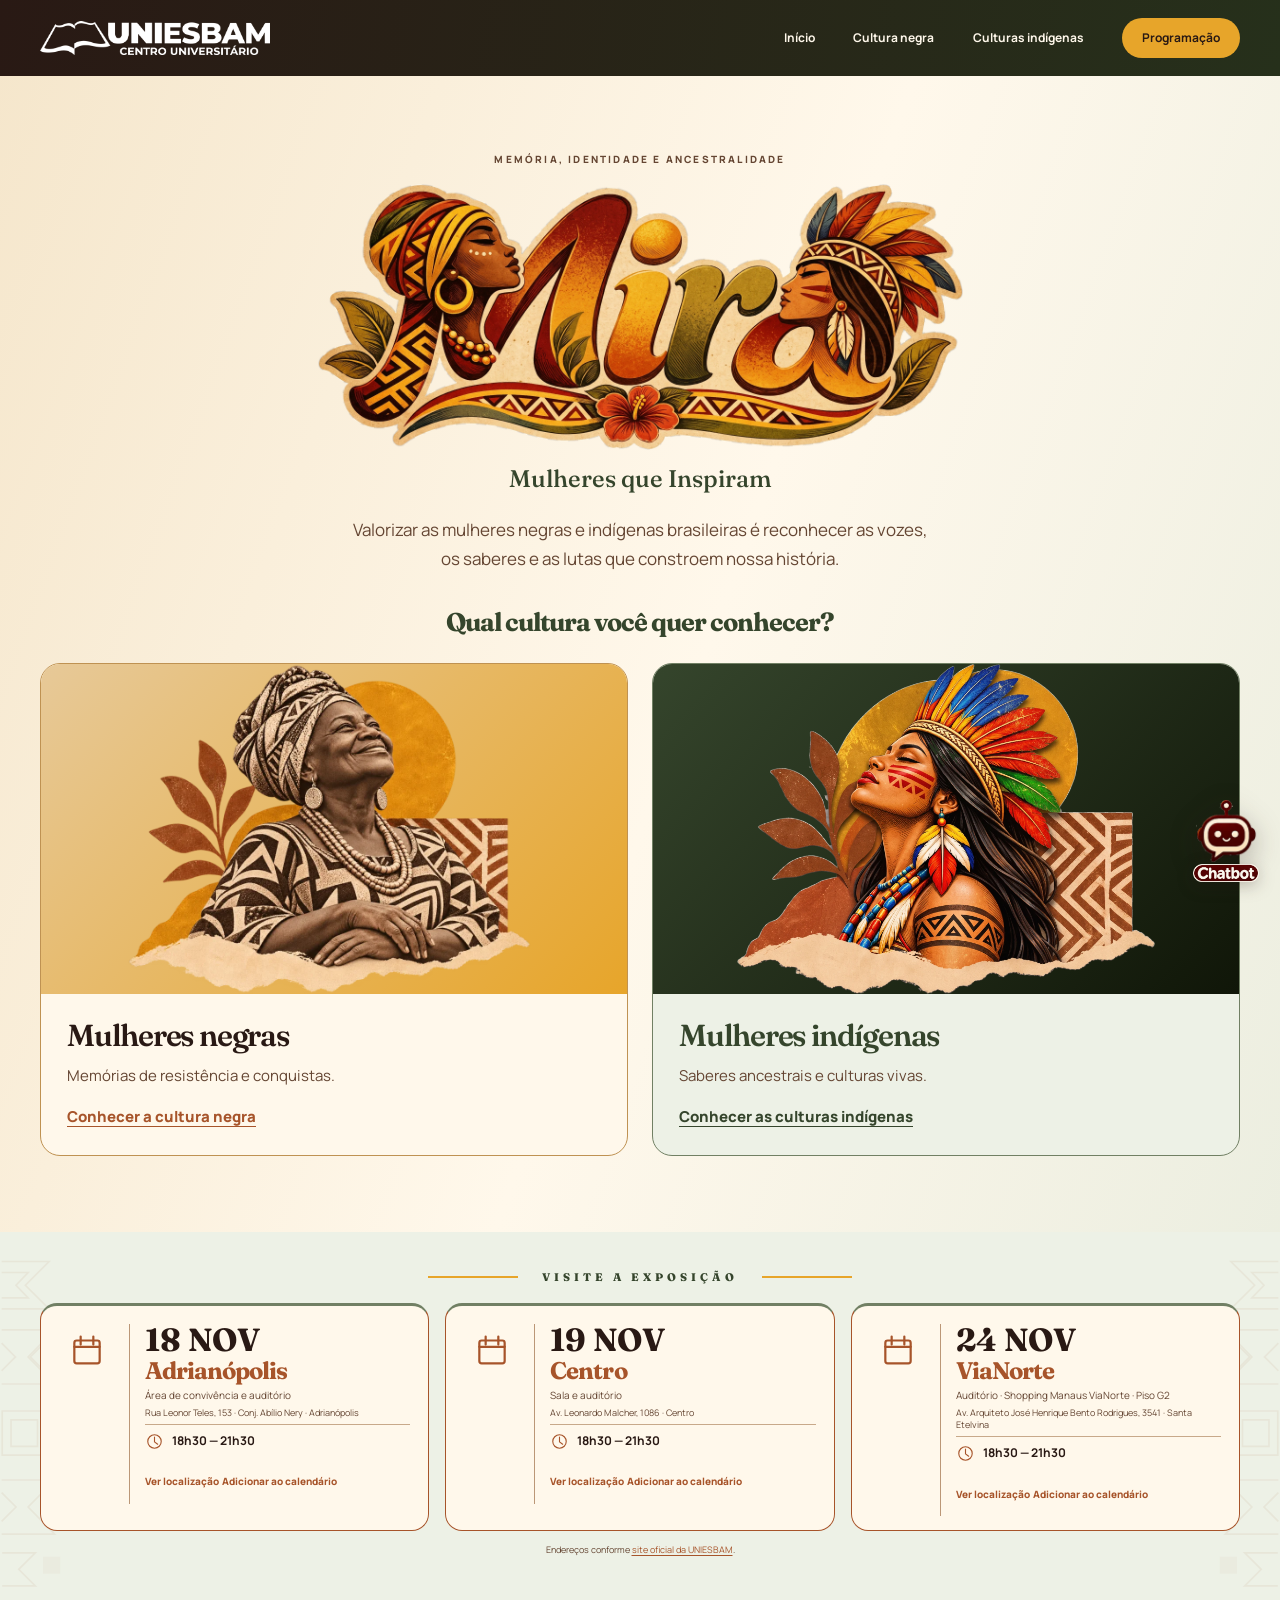
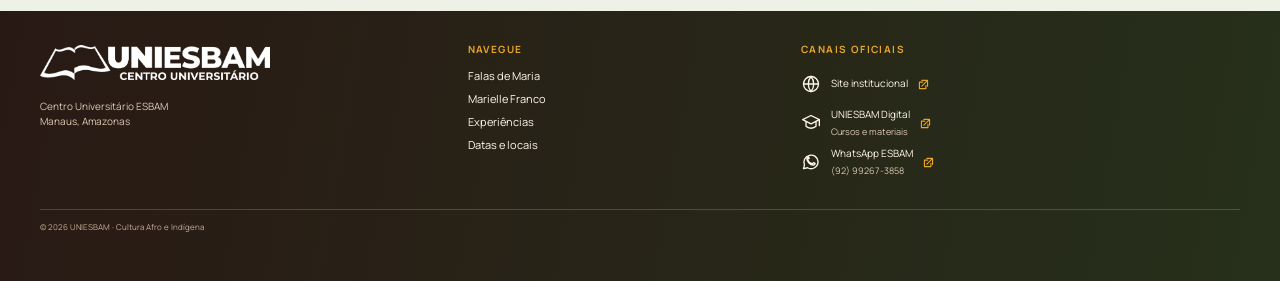
==== commit fc8d2dff: "Amplia carrossel de Falas, melhora chatbot e atualiza identidade visual - Adiciona Felipa Maria Aran" ====
--- a/index.html
+++ b/index.html
@@ -8,8 +8,9 @@
   <meta name="description"
     content="Projeto Mira: vozes de mulheres negras e indígenas brasileiras. Conheça as culturas e a programação da UNIESBAM.">
   <title>Projeto Mira | Mulheres negras e indígenas brasileiras</title>
-  <link rel="icon" href="assets/favicon.png" type="image/png" sizes="64x64">
-  <link rel="apple-touch-icon" href="assets/apple-touch-icon.png">
+  <link rel="icon" href="assets/favicon.svg?v=3" type="image/svg+xml">
+  <link rel="icon" href="assets/favicon.png?v=3" type="image/png" sizes="64x64">
+  <link rel="apple-touch-icon" href="assets/apple-touch-icon.png?v=3">
   <link rel="preconnect" href="https://fonts.googleapis.com">
   <link rel="preconnect" href="https://fonts.gstatic.com" crossorigin>
   <link
@@ -38,7 +39,7 @@
   </header><main id="conteudo">
 <section class="portal container" aria-labelledby="titulo-principal">
   <p class="sobretitulo">Memória, identidade e ancestralidade</p>
-  <h1 class="portal__marca" id="titulo-principal"><img class="portal__logo" src="assets/optimized/miralogo.webp" alt="Mira" width="2172" height="724" fetchpriority="high"></h1>
+  <h1 class="portal__marca" id="titulo-principal"><img class="portal__logo" src="assets/optimized/miralogo.webp" alt="Mira" width="2716" height="1124" fetchpriority="high"></h1>
   <p class="portal__subtitulo">Mulheres que Inspiram</p>
   <p class="portal__mensagem">Valorizar as mulheres negras e indígenas brasileiras é reconhecer as vozes, os saberes e as lutas que constroem nossa história.</p>
   <h2 id="titulo-escolha">Qual cultura você quer conhecer?</h2>
@@ -48,7 +49,7 @@
       <div class="cultura__texto"><h3>Mulheres negras</h3><p>Memórias de resistência e conquistas.</p><span>Conhecer a cultura negra </span></div>
     </a>
     <a class="cultura cultura--indigena" href="indigenas.html">
-      <div class="cultura__arte"><img src="assets/optimized/02_personagem_indigena_espelhada_transparente.webp" alt="Ilustração de uma mulher indígena com adornos e pintura facial." width="1536" height="1024"></div>
+      <div class="cultura__arte"><img src="assets/optimized/mulher-indigena-colagem.webp" alt="Colagem artística de uma mulher indígena com cocar de penas coloridas, pintura facial e colares, diante de um sol dourado, folhas e grafismos." width="1600" height="1264"></div>
       <div class="cultura__texto"><h3>Mulheres indígenas</h3><p>Saberes ancestrais e culturas vivas.</p><span>Conhecer as culturas indígenas </span></div>
     </a>
   </div>
@@ -159,7 +160,7 @@
     <form class="painel-chat__formulario">
       <label class="painel-chat__rotulo" for="mensagem-chat">Sua mensagem</label>
       <input id="mensagem-chat" name="mensagem" type="text" autocomplete="off"
-        placeholder="Pergunte sobre datas, o evento ou o museu">
+        placeholder="Digite sua pergunta">
       <button type="submit">Enviar</button>
     </form>
   </div>
--- a/css/estilos.css
+++ b/css/estilos.css
@@ -157,6 +157,15 @@
 .carrossel__janela { overflow: hidden; overflow: clip; }
 .carrossel__trilho { display: flex; align-items: center; transition: transform 600ms cubic-bezier(.22, .61, .36, 1); }
 .carrossel__slide { flex: 0 0 100%; min-width: 0; }
+.carrossel__seta { position: absolute; z-index: 3; top: 50%; display: grid; width: 46px; height: 46px; place-items: center; padding: 0; border: 1px solid rgb(41 25 20 / 18%); border-radius: 50%; color: var(--espresso); background: var(--creme); box-shadow: 0 8px 18px rgb(41 25 20 / 18%); cursor: pointer; transform: translateY(-50%); transition: background .2s ease, color .2s ease; }
+.carrossel__seta:hover { color: var(--espresso); background: var(--dourado); }
+.carrossel__seta:focus-visible { outline: 3px solid var(--dourado); outline-offset: 3px; }
+.carrossel__seta svg { width: 22px; height: 22px; fill: none; stroke: currentColor; stroke-linecap: round; stroke-linejoin: round; stroke-width: 2.2; }
+.carrossel__seta--anterior { left: 0; }
+.carrossel__seta--proxima { right: 0; }
+@media (max-width: 680px) {
+  .carrossel__seta { top: 135px; width: 42px; height: 42px; }
+}
 .projeto__imagem { width: 100%; padding: 0; border: 0; background: transparent; cursor: zoom-in; font: inherit; }
 .projeto__imagem img { transition: transform .35s ease; }
 .projeto__imagem:hover img, .projeto__imagem:focus-visible img { transform: scale(1.03); }
@@ -348,7 +357,8 @@
 @media (prefers-reduced-motion: reduce) {
   *, *::before, *::after { scroll-behavior: auto !important; animation-duration: .01ms !important; transition-duration: .01ms !important; }
   .revelar { opacity: 1; transform: none; transition: none; }
-  .carrossel__trilho, }
+  .carrossel__trilho { transition: none; }
+}
 
 /* Refluxo dos elementos compartilhados sem alterar a identidade visual. */
 .cabecalho__interno > *, .rodape__grade > *, .datas__grade > * { min-width:0; }
--- a/css/inicio.css
+++ b/css/inicio.css
@@ -1,10 +1,11 @@
 ﻿/* Entrada do Projeto Mira: usa a paleta e a tipografia existentes. */
 .pagina-portal .portal { padding-block: clamp(40px,6vw,76px); text-align:center; }
-.pagina-portal .portal__marca { width:100%; max-width:800px; margin:16px auto 12px; line-height:1; }
+/* O logo atual (2,42:1) é mais alto que o anterior (3:1): a largura é 80,5% da antiga para manter a mesma altura. */
+.pagina-portal .portal__marca { width:80.5%; max-width:645px; margin:16px auto 12px; line-height:1; }
 .pagina-portal .portal__logo { display:block; width:100%; max-width:100%; height:auto; object-fit:contain; }
 .pagina-portal .portal__subtitulo { margin:0 0 20px; color:#35452c; font:500 clamp(1.1rem,2.2vw,1.5rem)/1.4 'Fraunces',Georgia,serif; }
-@media(max-width:1024px) { .pagina-portal .portal__marca { max-width:680px; } }
-@media(max-width:680px) { .pagina-portal .portal__marca { max-width:480px; margin-block:16px 14px; } }
+@media(max-width:1024px) { .pagina-portal .portal__marca { max-width:548px; } }
+@media(max-width:680px) { .pagina-portal .portal__marca { max-width:387px; margin-block:16px 14px; } }
 .portal__mensagem { max-width:58ch; margin:0 auto 32px; color:var(--texto-suave); font-size:clamp(.9375rem,1.4vw,1.0625rem); line-height:1.7; }
 .portal h2 { max-width:32ch; margin:0 auto 24px; font-size:clamp(1.2rem,2.3vw,1.6rem); line-height:1.3; }
 .culturas { display:grid; grid-template-columns:repeat(2,minmax(0,1fr)); gap:24px; text-align:left; }
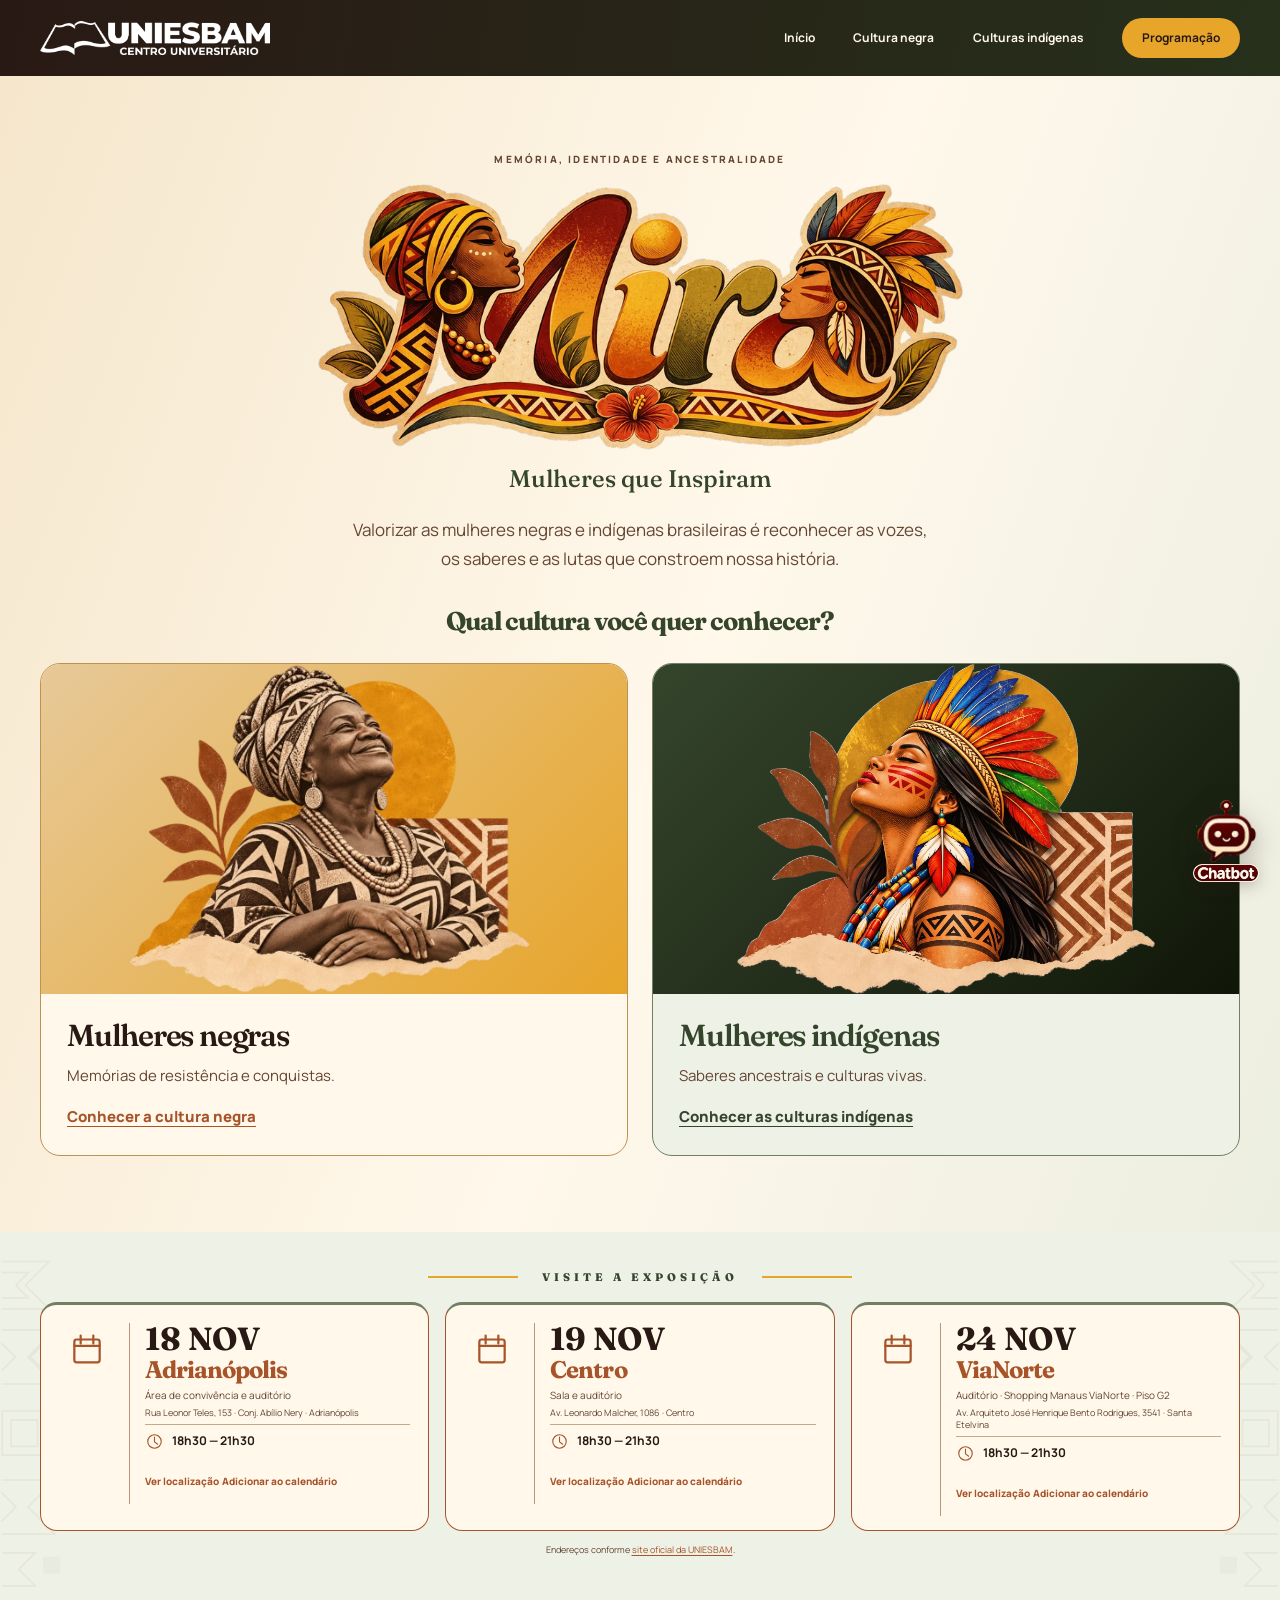
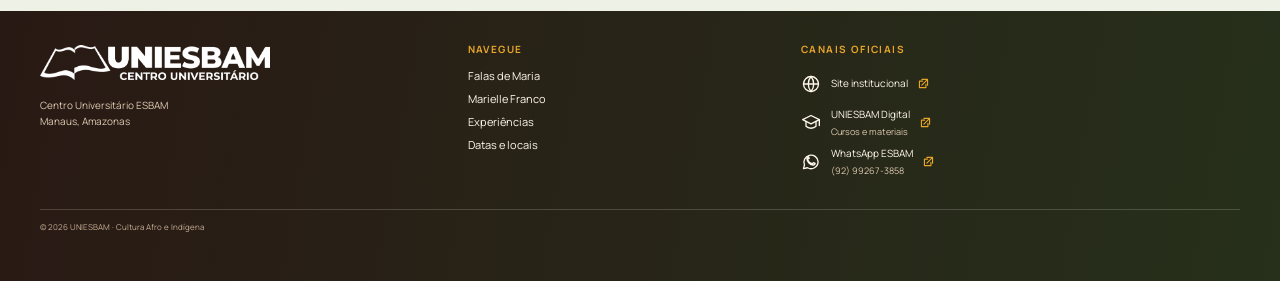
==== commit cd0fcbb7: "Revisa biografias com fontes e reduz o peso do logo Mira - Felipa Maria Aranha: corrige a localizaçã" ====
--- a/index.html
+++ b/index.html
@@ -39,7 +39,7 @@
   </header><main id="conteudo">
 <section class="portal container" aria-labelledby="titulo-principal">
   <p class="sobretitulo">Memória, identidade e ancestralidade</p>
-  <h1 class="portal__marca" id="titulo-principal"><img class="portal__logo" src="assets/optimized/miralogo.webp" alt="Mira" width="2716" height="1124" fetchpriority="high"></h1>
+  <h1 class="portal__marca" id="titulo-principal"><img class="portal__logo" src="assets/optimized/miralogo-1400.webp" srcset="assets/optimized/miralogo-900.webp 900w, assets/optimized/miralogo-1400.webp 1400w, assets/optimized/miralogo.webp 2716w" sizes="(max-width: 680px) min(80.5vw, 387px), (max-width: 1024px) min(80.5vw, 548px), 645px" alt="Mira" width="2716" height="1124" fetchpriority="high"></h1>
   <p class="portal__subtitulo">Mulheres que Inspiram</p>
   <p class="portal__mensagem">Valorizar as mulheres negras e indígenas brasileiras é reconhecer as vozes, os saberes e as lutas que constroem nossa história.</p>
   <h2 id="titulo-escolha">Qual cultura você quer conhecer?</h2>
--- a/css/estilos.css
+++ b/css/estilos.css
@@ -178,6 +178,8 @@
 .bio-modal .sobretitulo { margin-bottom: -4px; font-size: 12px; letter-spacing: .32em; }
 .bio-modal h2 { margin: 0 0 12px; font-size: 52px; line-height: 1; }
 .bio-modal h3 { margin: 22px 0 8px; color: var(--terracota); font-size: 20px; }
+.bio-modal__fontes { margin-top: 22px; padding-top: 12px; border-top: 1px solid #e3cfb1; color: #6b5243; font-size: 12px; line-height: 1.5; }
+.bio-modal__fontes a { color: var(--terracota); }
 .bio-modal p:not(.sobretitulo), .bio-modal li { color: var(--texto-suave); font-size: 14px; line-height: 1.6; }
 .bio-modal ul { margin: 0; padding-left: 18px; }
 .bio-modal li + li { margin-top: 8px; }
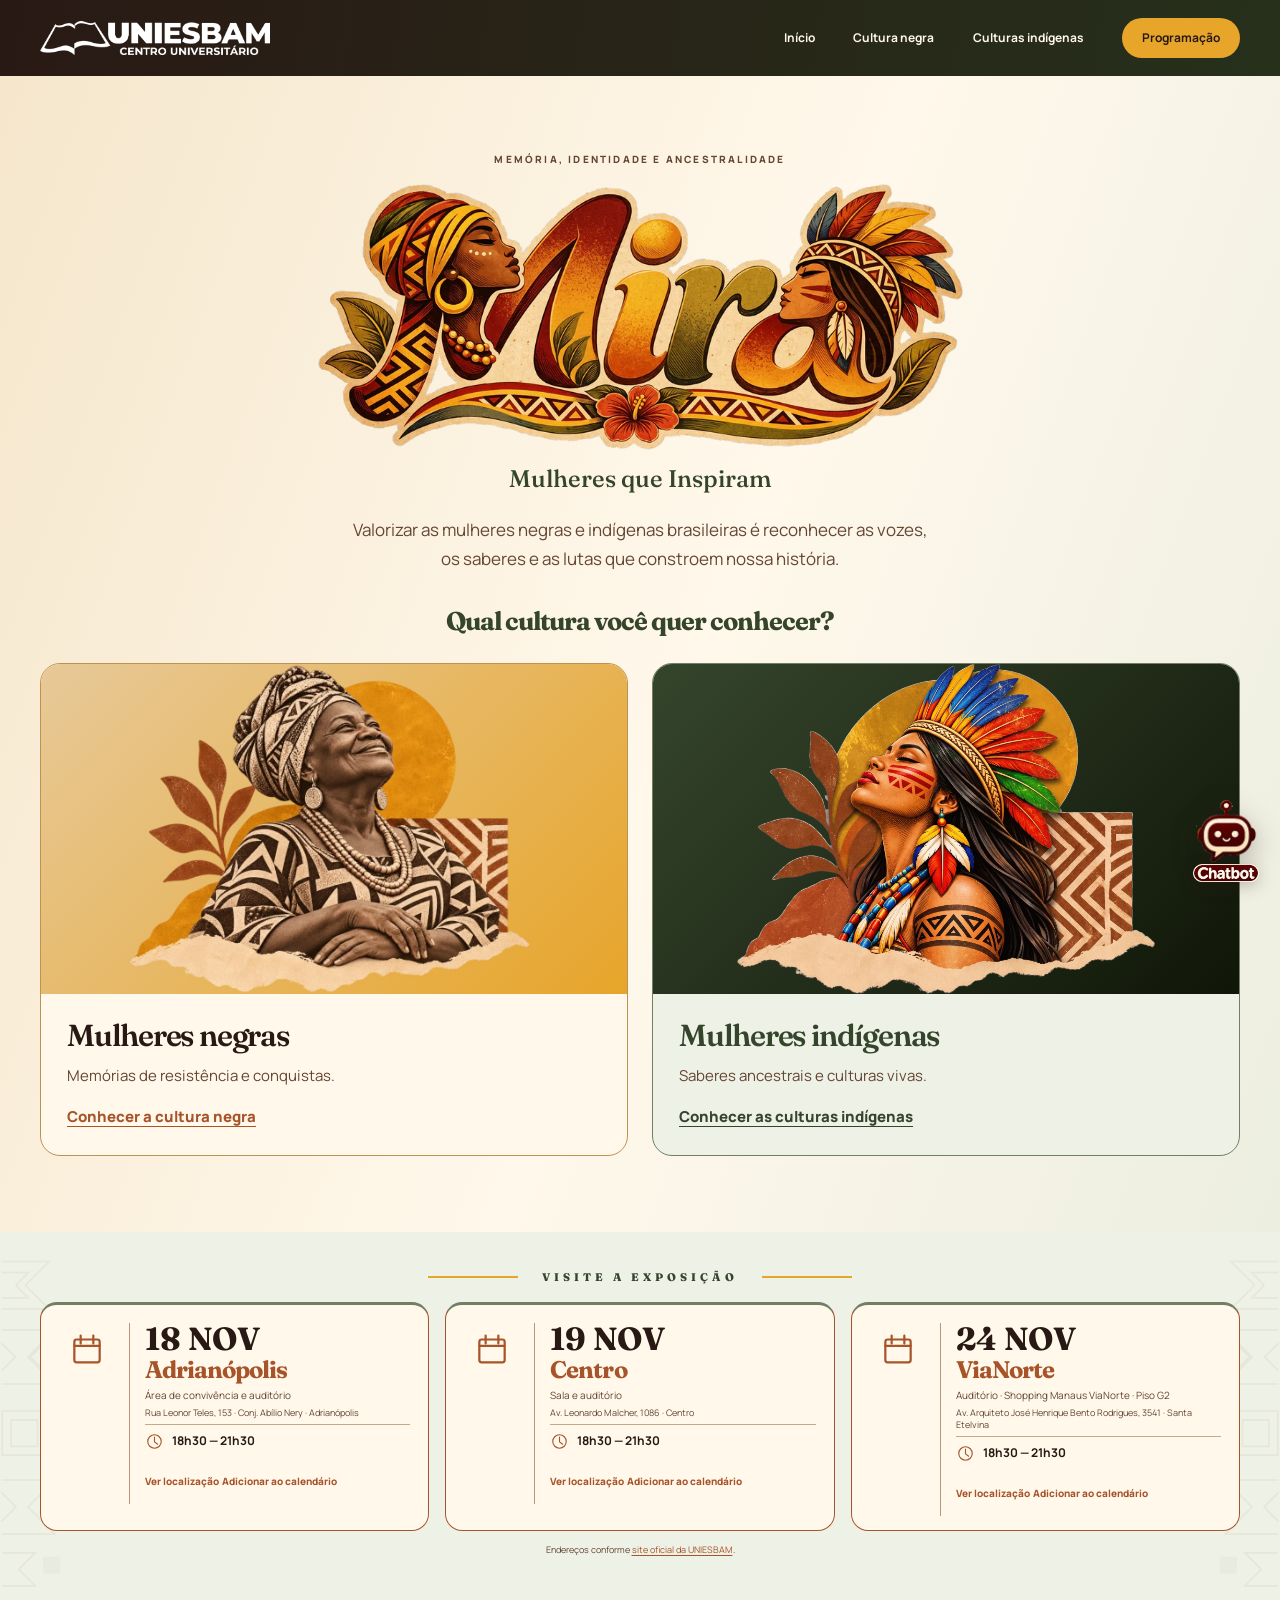
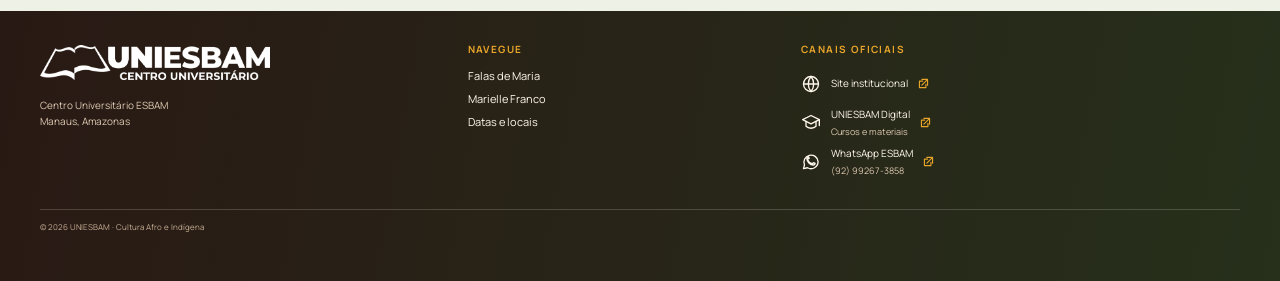
==== commit 80d5efa2: "Atualiza páginas e carrosséis com foco em mulheres" ====
--- a/index.html
+++ b/index.html
@@ -1,168 +1,168 @@
-<!doctype html>
-<html lang="pt-BR">
-
-<head>
-  <meta charset="utf-8">
-  <meta name="viewport" content="width=device-width, initial-scale=1">
-  <meta name="theme-color" content="#f5e6cb">
-  <meta name="description"
-    content="Projeto Mira: vozes de mulheres negras e indígenas brasileiras. Conheça as culturas e a programação da UNIESBAM.">
-  <title>Projeto Mira | Mulheres negras e indígenas brasileiras</title>
-  <link rel="icon" href="assets/favicon.svg?v=3" type="image/svg+xml">
-  <link rel="icon" href="assets/favicon.png?v=3" type="image/png" sizes="64x64">
-  <link rel="apple-touch-icon" href="assets/apple-touch-icon.png?v=3">
-  <link rel="preconnect" href="https://fonts.googleapis.com">
-  <link rel="preconnect" href="https://fonts.gstatic.com" crossorigin>
-  <link
-    href="https://fonts.googleapis.com/css2?family=Fraunces:opsz,wght@9..144,500;9..144,600;9..144,700&family=Manrope:wght@400;500;600;700;800&display=swap"
-    rel="stylesheet">
-  <link rel="stylesheet" href="assets/tokens.css">
-  <link rel="stylesheet" href="css/estilos.css">
-  <script src="js/script.js" defer></script>
-  <link rel="stylesheet" href="css/inicio.css">
-</head>
-
-<body class="pagina-portal">
-<a class="pular-conteudo" href="#conteudo">Pular para o conteúdo</a>
-  <header class="cabecalho" id="inicio">
-    <div class="container cabecalho__interno">
-      <a class="marca" href="index.html" aria-label="UNIESBAM — início">
-        <img class="marca__imagem" src="assets/logo-uniesbam-oficial-branca.png"
-          alt="UNIESBAM — Centro Universitário ESBAM" width="703" height="106">
-      </a>
-      <button class="menu-alternar" type="button" aria-expanded="false" aria-controls="navegacao-principal"
-        aria-label="Abrir menu">
-        <span></span><span></span><span></span>
-      </button>
-      <nav class="navegacao" id="navegacao-principal" aria-label="Navegação principal"><a href="index.html">Início</a><a href="negras.html">Cultura negra</a><a href="indigenas.html">Culturas indígenas</a><a class="navegacao__cta" href="index.html#datas">Programação</a></nav>
-    </div>
-  </header><main id="conteudo">
-<section class="portal container" aria-labelledby="titulo-principal">
-  <p class="sobretitulo">Memória, identidade e ancestralidade</p>
-  <h1 class="portal__marca" id="titulo-principal"><img class="portal__logo" src="assets/optimized/miralogo-1400.webp" srcset="assets/optimized/miralogo-900.webp 900w, assets/optimized/miralogo-1400.webp 1400w, assets/optimized/miralogo.webp 2716w" sizes="(max-width: 680px) min(80.5vw, 387px), (max-width: 1024px) min(80.5vw, 548px), 645px" alt="Mira" width="2716" height="1124" fetchpriority="high"></h1>
-  <p class="portal__subtitulo">Mulheres que Inspiram</p>
-  <p class="portal__mensagem">Valorizar as mulheres negras e indígenas brasileiras é reconhecer as vozes, os saberes e as lutas que constroem nossa história.</p>
-  <h2 id="titulo-escolha">Qual cultura você quer conhecer?</h2>
-  <div class="culturas" aria-labelledby="titulo-escolha">
-    <a class="cultura cultura--negra" href="negras.html">
-      <div class="cultura__arte"><img src="assets/optimized/maria-colagem.webp" alt="Colagem artística de Maria, representando o protagonismo das mulheres negras." width="1448" height="1086"></div>
-      <div class="cultura__texto"><h3>Mulheres negras</h3><p>Memórias de resistência e conquistas.</p><span>Conhecer a cultura negra </span></div>
-    </a>
-    <a class="cultura cultura--indigena" href="indigenas.html">
-      <div class="cultura__arte"><img src="assets/optimized/mulher-indigena-colagem.webp" alt="Colagem artística de uma mulher indígena com cocar de penas coloridas, pintura facial e colares, diante de um sol dourado, folhas e grafismos." width="1600" height="1264"></div>
-      <div class="cultura__texto"><h3>Mulheres indígenas</h3><p>Saberes ancestrais e culturas vivas.</p><span>Conhecer as culturas indígenas </span></div>
-    </a>
-  </div>
-</section>
-    <section class="secao datas" id="datas" aria-labelledby="titulo-datas">
-      <div class="container">
-        <h2 class="datas__titulo" id="titulo-datas">Visite a exposição</h2>
-        <div class="datas__grade">
-          <article class="cartao-data">
-            <img class="cartao-data__icone" src="assets/icone-calendario.svg" alt="" aria-hidden="true">
-            <div class="cartao-data__conteudo">
-              <time class="cartao-data__dia" datetime="2026-11-18">18 NOV</time>
-              <h3>Adrianópolis</h3>
-              <p class="cartao-data__local">Área de convivência e auditório</p>
-              <p class="cartao-data__endereco">Rua Leonor Teles, 153 · Conj. Abílio Nery · Adrianópolis</p>
-              <p class="cartao-data__horario"><img src="assets/icone-relogio.svg" alt="" aria-hidden="true">18h30 — 21h30</p>
-              <a class="cartao-data__mapa" href="https://www.google.com/maps/search/?api=1&amp;query=Rua+Leonor+Teles%2C+153%2C+Conjunto+Ab%C3%ADlio+Nery%2C+Adrian%C3%B3polis%2C+Manaus+-+AM" target="_blank" rel="noopener noreferrer">Ver localização</a>
-            </div>
-          </article>
-          <article class="cartao-data">
-            <img class="cartao-data__icone" src="assets/icone-calendario.svg" alt="" aria-hidden="true">
-            <div class="cartao-data__conteudo">
-              <time class="cartao-data__dia" datetime="2026-11-19">19 NOV</time>
-              <h3>Centro</h3>
-              <p class="cartao-data__local">Sala e auditório</p>
-              <p class="cartao-data__endereco">Av. Leonardo Malcher, 1086 · Centro</p>
-              <p class="cartao-data__horario"><img src="assets/icone-relogio.svg" alt="" aria-hidden="true">18h30 — 21h30</p>
-              <a class="cartao-data__mapa" href="https://www.google.com/maps/search/?api=1&amp;query=Avenida+Leonardo+Malcher%2C+1086%2C+Centro%2C+Manaus+-+AM" target="_blank" rel="noopener noreferrer">Ver localização</a>
-            </div>
-          </article>
-          <article class="cartao-data">
-            <img class="cartao-data__icone" src="assets/icone-calendario.svg" alt="" aria-hidden="true">
-            <div class="cartao-data__conteudo">
-              <time class="cartao-data__dia" datetime="2026-11-24">24 NOV</time>
-              <h3>ViaNorte</h3>
-              <p class="cartao-data__local">Auditório · Shopping Manaus ViaNorte · Piso G2</p>
-              <p class="cartao-data__endereco">Av. Arquiteto José Henrique Bento Rodrigues, 3541 · Santa Etelvina</p>
-              <p class="cartao-data__horario"><img src="assets/icone-relogio.svg" alt="" aria-hidden="true">18h30 — 21h30</p>
-              <a class="cartao-data__mapa" href="https://www.google.com/maps/search/?api=1&amp;query=Avenida+Arquiteto+Jos%C3%A9+Henrique+Bento+Rodrigues%2C+3541%2C+Shopping+Manaus+ViaNorte%2C+Manaus+-+AM" target="_blank" rel="noopener noreferrer">Ver localização</a>
-            </div>
-          </article>
-        </div>
-        <p class="datas__nota">Endereços conforme <a href="https://esbam.edu.br/direito/" target="_blank" rel="noopener noreferrer">site oficial da UNIESBAM</a>.</p>
-      </div>
-    </section>
-</main>
-  <footer class="rodape" id="contato">
-    <div class="container rodape__grade">
-      <div class="rodape__institucional">
-        <a class="marca marca--rodape" href="index.html" aria-label="UNIESBAM — início"><img class="marca__imagem"
-            src="assets/logo-uniesbam-oficial-branca.png" alt="UNIESBAM — Centro Universitário ESBAM" width="703"
-            height="106"></a>
-        <p>Centro Universitário ESBAM<br>Manaus, Amazonas</p>
-      </div>
-      <nav class="rodape__navegacao" aria-label="Navegação do rodapé">
-        <h2>Navegue</h2>
-        <a href="negras.html#falas-de-maria">Falas de Maria</a><a href="negras.html#marielle">Marielle
-          Franco</a><a href="negras.html#experiencias">Experiências</a><a href="index.html#datas">Datas e locais</a>
-      </nav>
-      <div class="rodape__canais">
-        <h2>Canais oficiais</h2>
-        <a href="https://esbam.edu.br/" target="_blank" rel="noopener noreferrer"
-          aria-label="Site institucional ESBAM, abre em nova aba">
-          <svg viewBox="0 0 24 24" aria-hidden="true">
-            <circle cx="12" cy="12" r="9" />
-            <path d="M3 12h18M12 3a14 14 0 0 1 0 18M12 3a14 14 0 0 0 0 18" />
-          </svg><span>Site institucional</span><svg class="icone-externo" viewBox="0 0 16 16" aria-hidden="true"><path d="M6 3h7v7M13 3 6 10"/><path d="M11 9v4H3V5h4"/></svg>
-        </a>
-        <a href="https://uniesbamdigital.esbam.edu.br/" target="_blank" rel="noopener noreferrer"
-          aria-label="UNIESBAM Digital, portal de cursos e materiais, abre em nova aba">
-          <svg viewBox="0 0 24 24" aria-hidden="true">
-            <path d="m2 8 10-5 10 5-10 5L2 8Z" />
-            <path d="M6 10v6c3 3 9 3 12 0v-6M22 8v7" />
-          </svg><span>UNIESBAM Digital<small>Cursos e materiais</small></span><svg class="icone-externo" viewBox="0 0 16 16" aria-hidden="true"><path d="M6 3h7v7M13 3 6 10"/><path d="M11 9v4H3V5h4"/></svg>
-        </a>
-        <a href="https://wa.me/5592992673858" target="_blank" rel="noopener noreferrer"
-          aria-label="WhatsApp ESBAM, (92) 99267-3858, abre em nova aba">
-          <svg viewBox="0 0 24 24" aria-hidden="true">
-            <path d="M20.5 11.5a8.5 8.5 0 0 1-12.7 7.4L3 20l1.2-4.5a8.5 8.5 0 1 1 16.3-4Z" />
-            <path
-              d="M8 8.2c.5 3 2.8 5.3 5.8 5.8l1.2-1.2 2 .8c-.2 1.2-1.1 2-2.3 2-3.8-.2-7.5-3.9-7.7-7.7 0-1.2.8-2.1 2-2.3l.8 2L8 8.2Z" />
-          </svg><span>WhatsApp ESBAM<small>(92) 99267-3858</small></span><svg class="icone-externo" viewBox="0 0 16 16" aria-hidden="true"><path d="M6 3h7v7M13 3 6 10"/><path d="M11 9v4H3V5h4"/></svg>
-        </a>
-      </div>
-    </div>
-    <div class="container rodape__base"><span>© 2026 UNIESBAM · Cultura Afro e Indígena</span></div>
-  </footer>  <button class="atalho-chat" type="button" aria-expanded="false" aria-controls="painel-chat"
-    aria-label="Abrir o chatbot">
-    <img class="atalho-chat__icone" src="assets/optimized/chatbot.webp" alt="" width="256" height="256">
-    <img class="atalho-chat__rotulo" src="assets/optimized/chatbot-rotulo.webp" alt="" width="480" height="129">
-  </button>
-  <div class="painel-chat" id="painel-chat" role="dialog" aria-labelledby="titulo-chat" aria-modal="true" hidden>
-    <div class="painel-chat__cabeca">
-      <img src="assets/optimized/chatbot.webp" alt="" width="38" height="38">
-      <div>
-        <p class="painel-chat__nome" id="titulo-chat">Chat do encontro</p>
-        <p class="painel-chat__estado">UNIESBAM · Cultura Afro e Indígena</p>
-      </div>
-      <button class="painel-chat__fechar" type="button">Fechar</button>
-    </div>
-    <div class="painel-chat__mensagens" aria-live="polite"></div>
-    <div class="painel-chat__sugestoes">
-      <button type="button">Datas do encontro</button>
-      <button type="button">O que é o evento</button>
-      <button type="button">Museu indígena</button>
-      <button type="button">WhatsApp da ESBAM</button>
-    </div>
-    <form class="painel-chat__formulario">
-      <label class="painel-chat__rotulo" for="mensagem-chat">Sua mensagem</label>
-      <input id="mensagem-chat" name="mensagem" type="text" autocomplete="off"
-        placeholder="Digite sua pergunta">
-      <button type="submit">Enviar</button>
-    </form>
-  </div>
-</body>
-</html>
+<!doctype html>
+<html lang="pt-BR">
+
+<head>
+  <meta charset="utf-8">
+  <meta name="viewport" content="width=device-width, initial-scale=1">
+  <meta name="theme-color" content="#f5e6cb">
+  <meta name="description"
+    content="Projeto Mira: vozes de mulheres negras e indígenas brasileiras. Conheça as culturas e a programação da UNIESBAM.">
+  <title>Projeto Mira | Mulheres negras e indígenas brasileiras</title>
+  <link rel="icon" href="assets/favicon.svg?v=3" type="image/svg+xml">
+  <link rel="icon" href="assets/favicon.png?v=3" type="image/png" sizes="64x64">
+  <link rel="apple-touch-icon" href="assets/apple-touch-icon.png?v=3">
+  <link rel="preconnect" href="https://fonts.googleapis.com">
+  <link rel="preconnect" href="https://fonts.gstatic.com" crossorigin>
+  <link
+    href="https://fonts.googleapis.com/css2?family=Fraunces:opsz,wght@9..144,500;9..144,600;9..144,700&family=Manrope:wght@400;500;600;700;800&display=swap"
+    rel="stylesheet">
+  <link rel="stylesheet" href="assets/tokens.css">
+  <link rel="stylesheet" href="css/estilos.css">
+  <script src="js/script.js" defer></script>
+  <link rel="stylesheet" href="css/inicio.css">
+</head>
+
+<body class="pagina-portal">
+<a class="pular-conteudo" href="#conteudo">Pular para o conteúdo</a>
+  <header class="cabecalho" id="inicio">
+    <div class="container cabecalho__interno">
+      <a class="marca" href="index.html" aria-label="UNIESBAM — início">
+        <img class="marca__imagem" src="assets/logo-uniesbam-oficial-branca.png"
+          alt="UNIESBAM — Centro Universitário ESBAM" width="703" height="106">
+      </a>
+      <button class="menu-alternar" type="button" aria-expanded="false" aria-controls="navegacao-principal"
+        aria-label="Abrir menu">
+        <span></span><span></span><span></span>
+      </button>
+      <nav class="navegacao" id="navegacao-principal" aria-label="Navegação principal"><a href="index.html">Início</a><a href="negras.html">Cultura negra</a><a href="indigenas.html">Culturas indígenas</a><a class="navegacao__cta" href="index.html#datas">Programação</a></nav>
+    </div>
+  </header><main id="conteudo">
+<section class="portal container" aria-labelledby="titulo-principal">
+  <p class="sobretitulo">Memória, identidade e ancestralidade</p>
+  <h1 class="portal__marca" id="titulo-principal"><img class="portal__logo" src="assets/optimized/miralogo-1400.webp" srcset="assets/optimized/miralogo-900.webp 900w, assets/optimized/miralogo-1400.webp 1400w, assets/optimized/miralogo.webp 2716w" sizes="(max-width: 680px) min(80.5vw, 387px), (max-width: 1024px) min(80.5vw, 548px), 645px" alt="Mira" width="2716" height="1124" fetchpriority="high"></h1>
+  <p class="portal__subtitulo">Mulheres que Inspiram</p>
+  <p class="portal__mensagem">Valorizar as mulheres negras e indígenas brasileiras é reconhecer as vozes, os saberes e as lutas que constroem nossa história.</p>
+  <h2 id="titulo-escolha">Qual cultura você quer conhecer?</h2>
+  <div class="culturas" aria-labelledby="titulo-escolha">
+    <a class="cultura cultura--negra" href="negras.html">
+      <div class="cultura__arte"><img src="assets/optimized/maria-colagem.webp" alt="Colagem artística de Maria, representando o protagonismo das mulheres negras." width="1448" height="1086"></div>
+      <div class="cultura__texto"><h3>Mulheres negras</h3><p>Memórias de resistência e conquistas.</p><span>Conhecer a cultura negra </span></div>
+    </a>
+    <a class="cultura cultura--indigena" href="indigenas.html">
+      <div class="cultura__arte"><img src="assets/optimized/mulher-indigena-colagem.webp" alt="Colagem artística de uma mulher indígena com cocar de penas coloridas, pintura facial e colares, diante de um sol dourado, folhas e grafismos." width="1600" height="1264"></div>
+      <div class="cultura__texto"><h3>Mulheres indígenas</h3><p>Saberes ancestrais e culturas vivas.</p><span>Conhecer as culturas indígenas </span></div>
+    </a>
+  </div>
+</section>
+    <section class="secao datas" id="datas" aria-labelledby="titulo-datas">
+      <div class="container">
+        <h2 class="datas__titulo" id="titulo-datas">Visite a exposição</h2>
+        <div class="datas__grade">
+          <article class="cartao-data">
+            <img class="cartao-data__icone" src="assets/icone-calendario.svg" alt="" aria-hidden="true">
+            <div class="cartao-data__conteudo">
+              <time class="cartao-data__dia" datetime="2026-11-18">18 NOV</time>
+              <h3>Adrianópolis</h3>
+              <p class="cartao-data__local">Área de convivência e auditório</p>
+              <p class="cartao-data__endereco">Rua Leonor Teles, 153 · Conj. Abílio Nery · Adrianópolis</p>
+              <p class="cartao-data__horario"><img src="assets/icone-relogio.svg" alt="" aria-hidden="true">18h30 — 21h30</p>
+              <a class="cartao-data__mapa" href="https://www.google.com/maps/search/?api=1&amp;query=Rua+Leonor+Teles%2C+153%2C+Conjunto+Ab%C3%ADlio+Nery%2C+Adrian%C3%B3polis%2C+Manaus+-+AM" target="_blank" rel="noopener noreferrer">Ver localização</a>
+            </div>
+          </article>
+          <article class="cartao-data">
+            <img class="cartao-data__icone" src="assets/icone-calendario.svg" alt="" aria-hidden="true">
+            <div class="cartao-data__conteudo">
+              <time class="cartao-data__dia" datetime="2026-11-19">19 NOV</time>
+              <h3>Centro</h3>
+              <p class="cartao-data__local">Sala e auditório</p>
+              <p class="cartao-data__endereco">Av. Leonardo Malcher, 1086 · Centro</p>
+              <p class="cartao-data__horario"><img src="assets/icone-relogio.svg" alt="" aria-hidden="true">18h30 — 21h30</p>
+              <a class="cartao-data__mapa" href="https://www.google.com/maps/search/?api=1&amp;query=Avenida+Leonardo+Malcher%2C+1086%2C+Centro%2C+Manaus+-+AM" target="_blank" rel="noopener noreferrer">Ver localização</a>
+            </div>
+          </article>
+          <article class="cartao-data">
+            <img class="cartao-data__icone" src="assets/icone-calendario.svg" alt="" aria-hidden="true">
+            <div class="cartao-data__conteudo">
+              <time class="cartao-data__dia" datetime="2026-11-24">24 NOV</time>
+              <h3>ViaNorte</h3>
+              <p class="cartao-data__local">Auditório · Shopping Manaus ViaNorte · Piso G2</p>
+              <p class="cartao-data__endereco">Av. Arquiteto José Henrique Bento Rodrigues, 3541 · Santa Etelvina</p>
+              <p class="cartao-data__horario"><img src="assets/icone-relogio.svg" alt="" aria-hidden="true">18h30 — 21h30</p>
+              <a class="cartao-data__mapa" href="https://www.google.com/maps/search/?api=1&amp;query=Avenida+Arquiteto+Jos%C3%A9+Henrique+Bento+Rodrigues%2C+3541%2C+Shopping+Manaus+ViaNorte%2C+Manaus+-+AM" target="_blank" rel="noopener noreferrer">Ver localização</a>
+            </div>
+          </article>
+        </div>
+        <p class="datas__nota">Endereços conforme <a href="https://esbam.edu.br/direito/" target="_blank" rel="noopener noreferrer">site oficial da UNIESBAM</a>.</p>
+      </div>
+    </section>
+</main>
+  <footer class="rodape" id="contato">
+    <div class="container rodape__grade">
+      <div class="rodape__institucional">
+        <a class="marca marca--rodape" href="index.html" aria-label="UNIESBAM — início"><img class="marca__imagem"
+            src="assets/logo-uniesbam-oficial-branca.png" alt="UNIESBAM — Centro Universitário ESBAM" width="703"
+            height="106"></a>
+        <p>Centro Universitário ESBAM<br>Manaus, Amazonas</p>
+      </div>
+      <nav class="rodape__navegacao" aria-label="Navegação do rodapé">
+        <h2>Navegue</h2>
+        <a href="negras.html#falas-de-maria">Falas de Maria</a><a href="negras.html#marielle">Marielle
+          Franco</a><a href="index.html#datas">Datas e locais</a>
+      </nav>
+      <div class="rodape__canais">
+        <h2>Canais oficiais</h2>
+        <a href="https://esbam.edu.br/" target="_blank" rel="noopener noreferrer"
+          aria-label="Site institucional ESBAM, abre em nova aba">
+          <svg viewBox="0 0 24 24" aria-hidden="true">
+            <circle cx="12" cy="12" r="9" />
+            <path d="M3 12h18M12 3a14 14 0 0 1 0 18M12 3a14 14 0 0 0 0 18" />
+          </svg><span>Site institucional</span><svg class="icone-externo" viewBox="0 0 16 16" aria-hidden="true"><path d="M6 3h7v7M13 3 6 10"/><path d="M11 9v4H3V5h4"/></svg>
+        </a>
+        <a href="https://uniesbamdigital.esbam.edu.br/" target="_blank" rel="noopener noreferrer"
+          aria-label="UNIESBAM Digital, portal de cursos e materiais, abre em nova aba">
+          <svg viewBox="0 0 24 24" aria-hidden="true">
+            <path d="m2 8 10-5 10 5-10 5L2 8Z" />
+            <path d="M6 10v6c3 3 9 3 12 0v-6M22 8v7" />
+          </svg><span>UNIESBAM Digital<small>Cursos e materiais</small></span><svg class="icone-externo" viewBox="0 0 16 16" aria-hidden="true"><path d="M6 3h7v7M13 3 6 10"/><path d="M11 9v4H3V5h4"/></svg>
+        </a>
+        <a href="https://wa.me/5592992673858" target="_blank" rel="noopener noreferrer"
+          aria-label="WhatsApp ESBAM, (92) 99267-3858, abre em nova aba">
+          <svg viewBox="0 0 24 24" aria-hidden="true">
+            <path d="M20.5 11.5a8.5 8.5 0 0 1-12.7 7.4L3 20l1.2-4.5a8.5 8.5 0 1 1 16.3-4Z" />
+            <path
+              d="M8 8.2c.5 3 2.8 5.3 5.8 5.8l1.2-1.2 2 .8c-.2 1.2-1.1 2-2.3 2-3.8-.2-7.5-3.9-7.7-7.7 0-1.2.8-2.1 2-2.3l.8 2L8 8.2Z" />
+          </svg><span>WhatsApp ESBAM<small>(92) 99267-3858</small></span><svg class="icone-externo" viewBox="0 0 16 16" aria-hidden="true"><path d="M6 3h7v7M13 3 6 10"/><path d="M11 9v4H3V5h4"/></svg>
+        </a>
+      </div>
+    </div>
+    <div class="container rodape__base"><span>© 2026 UNIESBAM · Cultura Afro e Indígena</span></div>
+  </footer>  <button class="atalho-chat" type="button" aria-expanded="false" aria-controls="painel-chat"
+    aria-label="Abrir o chatbot">
+    <img class="atalho-chat__icone" src="assets/optimized/chatbot.webp" alt="" width="256" height="256">
+    <img class="atalho-chat__rotulo" src="assets/optimized/chatbot-rotulo.webp" alt="" width="480" height="129">
+  </button>
+  <div class="painel-chat" id="painel-chat" role="dialog" aria-labelledby="titulo-chat" aria-modal="true" hidden>
+    <div class="painel-chat__cabeca">
+      <img src="assets/optimized/chatbot.webp" alt="" width="38" height="38">
+      <div>
+        <p class="painel-chat__nome" id="titulo-chat">Chat do encontro</p>
+        <p class="painel-chat__estado">UNIESBAM · Cultura Afro e Indígena</p>
+      </div>
+      <button class="painel-chat__fechar" type="button">Fechar</button>
+    </div>
+    <div class="painel-chat__mensagens" aria-live="polite"></div>
+    <div class="painel-chat__sugestoes">
+      <button type="button">Datas do encontro</button>
+      <button type="button">O que é o evento</button>
+      <button type="button">Museu indígena</button>
+      <button type="button">WhatsApp da ESBAM</button>
+    </div>
+    <form class="painel-chat__formulario">
+      <label class="painel-chat__rotulo" for="mensagem-chat">Sua mensagem</label>
+      <input id="mensagem-chat" name="mensagem" type="text" autocomplete="off"
+        placeholder="Digite sua pergunta">
+      <button type="submit">Enviar</button>
+    </form>
+  </div>
+</body>
+</html>
--- a/css/estilos.css
+++ b/css/estilos.css
@@ -1,377 +1,373 @@
-/* Estilos responsivos da landing page Cultura Afro e Indígena. */
-:root {
-  --espresso: #291914;
-  --espresso-profundo: #1d120e;
-  --terracota: #a7542a;
-  --siena: #bf652e;
-  --dourado: #e7a52a;
-  --amarelo: #ffd21b;
-  --pergaminho: #f5e6cb;
-  --creme: #fff8eb;
-  --texto-suave: #654633;
-  --largura: 1200px;
-  --respiro: clamp(64px, 7vw, 96px);
-}
-
-* { box-sizing: border-box; }
-html { scroll-behavior: smooth; scroll-padding-top: 78px; }
-body { margin: 0; color: var(--espresso); background: var(--pergaminho); font-family: 'Manrope', Arial, sans-serif; line-height: 1.55; }
-img { display: block; max-width: 100%; }
-a { color: inherit; }
-.container { width: min(calc(100% - 48px), var(--largura)); margin-inline: auto; }
-.pular-conteudo { position: fixed; z-index: 30; top: 8px; left: 8px; padding: 10px 14px; color: var(--creme); background: var(--espresso); transform: translateY(-150%); }
-.pular-conteudo:focus { transform: translateY(0); }
-.cabecalho { position: sticky; z-index: 20; top: 0; color: var(--creme); background: var(--fundo-cabecalho, var(--espresso-profundo)); opacity:1; backdrop-filter:none; transition: box-shadow 180ms ease; }
-.pagina-inicial .cabecalho { margin-bottom:0; color:var(--creme); background:var(--espresso-profundo); }
-.pagina-inicial .cabecalho .marca__imagem { filter:none; }
-.cabecalho--rolado { color:var(--creme); background:var(--fundo-cabecalho, var(--espresso-profundo)); box-shadow: 0 5px 18px rgb(29 18 14 / 18%); }
-.pagina-inicial .cabecalho--rolado .marca__imagem { filter:none; }
-.cabecalho__interno { display: flex; min-height: 76px; align-items: center; justify-content: space-between; gap: 24px; }
-.marca { display: inline-flex; align-items: center; text-decoration: none; }
-.marca__imagem { display: block; width: 230px; height: auto; object-fit: contain; }
-.navegacao { display: flex; align-items: center; gap: clamp(18px, 3vw, 42px); }
-.navegacao a { font-size: 12px; font-weight: 700; text-decoration: none; }
-.navegacao a[aria-current="location"]:not(.navegacao__cta), .navegacao a[aria-current="page"]:not(.navegacao__cta) { text-decoration: underline; text-decoration-color: var(--dourado); text-decoration-thickness: 2px; text-underline-offset: 6px; }
-.navegacao a:hover, .rodape a:hover { color: var(--amarelo); }
-.navegacao .navegacao__cta { display: inline-flex; min-height: 40px; align-items: center; gap: 12px; padding: 0 20px; border-radius: 24px; color: var(--espresso); background: var(--dourado); }
-.menu-alternar { display: none; }
-a:focus-visible, button:focus-visible { outline: 3px solid var(--amarelo); outline-offset: 4px; }
-.sobretitulo { margin: 0 0 12px; color: var(--terracota); font-size: 10px; font-weight: 800; letter-spacing: .22em; text-transform: uppercase; }
-h1, h2, h3 { margin-top: 0; font-family: 'Fraunces', Georgia, serif; letter-spacing: -.04em; line-height: .99; }
-
-/* Hero: bastante espaço para a tipografia e uma imagem recortada à direita. */
-.hero { position: relative; overflow: hidden; background-color: var(--creme); background-image: linear-gradient(rgb(255 248 235 / 72%), rgb(255 248 235 / 72%)), url('../assets/textura-papel.webp'); background-repeat: repeat; background-size: auto, 440px 440px; }
-.hero::before { position: absolute; z-index: 0; top: 0; bottom: 0; left: 0; width: clamp(50px, 8vw, 92px); background: url('../assets/grafismo-lateral.svg') left center / contain no-repeat; opacity: .55; content: ''; pointer-events: none; }
-.hero__grade { display: grid; min-height: 455px; grid-template-columns: .9fr 1.1fr; align-items: stretch; }
-.hero__texto { position: relative; z-index: 2; display: flex; flex-direction: column; align-items: flex-start; justify-content: center; padding: 34px 0 42px; }
-.pagina-inicial .hero__texto { padding-top:112px; }
-.hero__tema { margin: 0 0 14px; color: var(--texto-suave); font-size: 10px; font-weight: 800; letter-spacing: .16em; text-transform: uppercase; }
-.hero h1 { margin: 0; font-size: clamp(57px, 6.7vw, 91px); font-weight: 600; line-height: .79; text-transform: uppercase; }
-.hero h1 span { color: var(--terracota); }
-.hero h1 i { color: var(--dourado); font-style: normal; }
-.hero__subtitulo { margin: 13px 0 0; font-size: 12px; font-weight: 800; letter-spacing: .34em; text-transform: uppercase; }
-.hero__subtitulo::before { display: block; width: 46px; height: 3px; margin-bottom: 9px; background: var(--dourado); content: ''; }
-.hero__descricao { max-width: 390px; margin: 16px 0 20px; color: var(--texto-suave); font-size: 14px; line-height: 1.5; }
-.hero__acoes { display: flex; flex-wrap: wrap; gap: 10px; }
-.botao { display: inline-flex; min-height: 46px; align-items: center; justify-content: center; gap: 15px; padding: 10px 22px; border: 1px solid transparent; border-radius: 999px; font-size: 12px; font-weight: 800; text-decoration: none; transition: background-color 160ms ease, transform 160ms ease; }
-.botao:hover { transform: translateY(-2px); }
-.botao--principal { color: white; background: var(--terracota); }
-.botao--principal:hover { background: #8e411f; }
-.botao--secundario { border-color: var(--terracota); color: var(--terracota); background: transparent; }
-.botao--secundario:hover { color: white; background: var(--terracota); }
-.hero__agenda { margin: 15px 0 0; color: var(--texto-suave); font-size: 9px; font-weight: 800; letter-spacing: .17em; }
-.hero__agenda span { padding-inline: 3px; color: var(--siena); }
-.hero__agenda i { padding-inline: 4px; color: var(--dourado); font-style: normal; }
-.hero__arte { position: relative; display: flex; min-width: 0; align-items: end; justify-content: center; }
-.hero__arte img { position: relative; z-index: 1; width: 118%; max-width: none; max-height: 470px; object-fit: contain; object-position: center bottom; }
-.hero__sol { position: absolute; top: 8%; right: 7%; width: min(28vw, 340px); aspect-ratio: 1; border-radius: 50%; background: var(--amarelo); }
-
-/* Faixa de manifesto baixa, com grafismo restrito às extremidades. */
-.manifesto { position: relative; overflow: hidden; padding: 16px 0; color: var(--creme); background: var(--terracota) url('../assets/grafismo-faixa.svg') center / 100% 100% no-repeat; }
-.manifesto__interno { position: relative; z-index: 1; display: flex; align-items: center; justify-content: center; gap: 28px; }
-.manifesto__marca { color: var(--amarelo); font-size: 18px; }
-.manifesto p { margin: 0; font-family: 'Fraunces', Georgia, serif; font-size: clamp(25px, 3vw, 36px); font-style: italic; line-height: 1.1; text-align: center; }
-
-.secao { padding-block: var(--respiro); }
-.projeto { position: relative; overflow: hidden; background-color: var(--pergaminho); background-image: linear-gradient(rgb(245 230 203 / 68%), rgb(245 230 203 / 68%)), url('../assets/textura-papel.webp'); background-size: auto, 440px 440px; background-repeat: repeat; }
-.projeto.secao { padding-block: clamp(46px, 5vw, 68px); }
-.projeto::after { position: absolute; top: 0; right: 0; bottom: 0; width: clamp(44px, 6vw, 78px); background: url('../assets/grafismo-lateral.svg') right center / contain no-repeat; opacity: .42; content: ''; pointer-events: none; }
-.projeto__grade { display: grid; grid-template-columns: .9fr 1fr; align-items: center; gap: clamp(55px, 9vw, 120px); }
-.projeto__imagem { position: relative; display: flex; min-height: 345px; align-items: end; justify-content: center; }
-.projeto__imagem img { position: relative; z-index: 1; width: min(100%, 410px); height: 355px; object-fit: contain; object-position: center bottom; }
-.projeto__texto { position: relative; max-width: 540px; padding-left: 28px; border-left: 3px solid var(--dourado); }
-.projeto__texto .sobretitulo { margin-bottom: -7px; color: var(--espresso); font-size: 12px; letter-spacing: .32em; }
-.projeto h2 { margin: 0 0 16px; font-size: clamp(64px, 7vw, 88px); }
-.divisor { width: 78px; height: 12px; margin: 0 0 12px; }
-.projeto__texto > p:not(.sobretitulo) { margin: 8px 0; color: var(--texto-suave); font-size: 13px; line-height: 1.55; }
-.link-seta { display: inline-flex; min-height: 40px; align-items: center; gap: 12px; margin-top: 10px; padding: 0 18px; border: 1px solid var(--terracota); border-radius: 24px; color: var(--terracota); font-size: 11px; font-weight: 800; text-decoration: none; }
-.link-seta:hover { color: white; background: var(--terracota); }
-
-/* Cartões horizontais seguem a hierarquia de data, unidade e horário. */
-.datas { position: relative; overflow: hidden; padding-block: 8px 54px; background-color: var(--creme); background-image: linear-gradient(rgb(255 248 235 / 72%), rgb(255 248 235 / 72%)), url('../assets/textura-papel.webp'); background-size: auto, 440px 440px; background-repeat: repeat; }
-.datas::before, .datas::after { position: absolute; z-index: 0; top: 0; bottom: 0; width: clamp(30px, 5vw, 64px); background: url('../assets/grafismo-lateral.svg') left center / contain no-repeat; opacity: .35; content: ''; pointer-events: none; }
-.datas::before { left: 0; }.datas::after { right: 0; transform: scaleX(-1); }
-.datas .container { position: relative; z-index: 1; }
-.datas__titulo { display: flex; align-items: center; justify-content: center; gap: 24px; margin: 0 0 20px; font-size: 11px; font-weight: 800; letter-spacing: .36em; text-align: center; text-transform: uppercase; }
-.datas__titulo::before, .datas__titulo::after { width: min(90px, 12vw); height: 2px; background: var(--dourado); content: ''; }
-.datas__grade { display: grid; grid-template-columns: repeat(3, minmax(0, 1fr)); gap: 16px; }
-.cartao-data { display: grid; min-height: 142px; grid-template-columns: 56px minmax(0, 1fr); align-items: start; gap: 14px; padding: 18px 18px 14px; border: 1px solid var(--terracota); border-radius: 17px; background: var(--creme); }
-.cartao-data__icone { width: 38px; margin: 7px auto 0; }
-.cartao-data__conteudo { min-width: 0; padding-left: 15px; border-left: 1px solid #bb9777; }
-.cartao-data__dia { display: block; font-family: 'Fraunces', Georgia, serif; font-size: clamp(24px, 2.5vw, 34px); font-weight: 700; line-height: 1; }
-.cartao-data h3 { margin: 3px 0 7px; color: var(--terracota); font-size: clamp(18px, 2vw, 24px); }
-.cartao-data__local { margin: 0 0 5px; color: var(--texto-suave); font-size: 10px; line-height: 1.25; }
-.cartao-data__endereco { margin:0 0 5px; color:var(--texto-suave); font-size:9px; line-height:1.35; }
-.cartao-data__horario { display: flex; align-items: center; gap: 8px; margin: 0; padding-top: 7px; border-top: 1px solid #c8a98a; font-size: 12px; font-weight: 700; }
-.cartao-data__horario img { width: 19px; height: 19px; }
-.cartao-data__mapa { display:inline-flex; align-items:center; gap:5px; margin-top:8px; color:var(--terracota); font-size:10px; font-weight:800; text-decoration:none; }
-.cartao-data__mapa:hover { color:var(--espresso); text-decoration:underline; text-underline-offset:3px; }
-.cartao-data__mapa:focus-visible { outline:2px solid var(--terracota); outline-offset:3px; }
-.botao-calendario { margin-top: 9px; padding: 0; border: 0; color: var(--terracota); background: transparent; font: inherit; font-size: 10px; font-weight: 800; text-align: left; text-decoration: underline; text-decoration-color: transparent; text-underline-offset: 3px; cursor: pointer; }
-.botao-calendario:hover { color: var(--espresso); text-decoration-color: currentColor; }
-.botao-calendario:focus-visible { outline: 2px solid var(--terracota); outline-offset: 3px; }
-.revelar { opacity: 0; transform: translateY(14px); transition: opacity 520ms ease, transform 520ms ease; transition-delay: var(--atraso-revelar, 0ms); }
-.revelar--visivel { opacity: 1; transform: translateY(0); }
-.datas__nota { margin: 12px 0 0; color: var(--texto-suave); font-size: 9px; text-align: center; }
-.datas__nota a { color:var(--terracota); text-underline-offset:2px; }
-
-/* Quatro momentos aparecem em uma faixa sóbria e curta. */
-.experiencias { position: relative; overflow: hidden; padding-block: 27px 32px; color: var(--creme); background: var(--espresso-profundo); }
-.experiencias::before, .experiencias::after { position: absolute; top: 0; bottom: 0; width: clamp(44px, 6vw, 76px); background: url('../assets/grafismo-lateral.svg') left center / contain no-repeat; opacity: .25; content: ''; }
-.experiencias::before { left: 0; }.experiencias::after { right: 0; transform: scaleX(-1); }
-.experiencias__titulo { position: relative; z-index: 1; display: flex; align-items: center; justify-content: center; gap: 22px; margin: 0 0 22px; color: var(--creme); font-size: 10px; font-weight: 800; letter-spacing: .38em; text-align: center; text-transform: uppercase; }
-.experiencias__titulo::before, .experiencias__titulo::after { width: 65px; height: 2px; background: var(--dourado); content: ''; }
-.experiencias__grade { position: relative; z-index: 1; display: grid; grid-template-columns: repeat(4, 1fr); }
-.cartao-experiencia { display: grid; min-width: 0; grid-template-columns: 48px 1fr; align-items: center; gap: 12px; padding: 6px 16px; border-right: 1px solid var(--siena); }
-.cartao-experiencia:last-child { border: 0; }
-.cartao-experiencia img { width: 42px; }
-.cartao-experiencia small { display: none; }
-.cartao-experiencia h3 { margin: 0; font-size: clamp(17px, 1.8vw, 22px); line-height: 1.08; }
-
-/* O convite final retoma a composição editorial com arte e texto em colunas. */
-.convite { overflow: hidden; background-color: var(--pergaminho); background-image: linear-gradient(rgb(245 230 203 / 70%), rgb(245 230 203 / 70%)), url('../assets/textura-papel.webp'); background-size: auto, 440px 440px; background-repeat: repeat; }
-.convite__interno { display: grid; min-height: 255px; grid-template-columns: .92fr 1.08fr; align-items: center; gap: 34px; }
-.convite__arte { position: relative; align-self: stretch; min-height: 255px; }
-.convite__arte::before { position: absolute; top: 8%; left: 35%; width: 190px; aspect-ratio: 1; border-radius: 50%; background: var(--dourado); content: ''; }
-.convite__arte img { position: absolute; z-index: 1; right: 0; bottom: 0; width: 100%; max-width: none; height: 100%; object-fit: contain; object-position: center bottom; }
-.convite__texto { padding-left: 26px; border-left: 3px solid var(--dourado); }
-.convite__texto .sobretitulo { margin-bottom: 10px; }
-.convite h2 { margin: 0 0 10px; font-size: clamp(38px, 4.5vw, 58px); }
-.convite__texto > p:not(.sobretitulo) { max-width: 480px; margin: 0 0 14px; font-size: 12px; }
-
-.rodape { padding: 34px 0 48px; color: var(--creme); background-color: var(--espresso-profundo); background-image: url('../assets/grafismo-rodape.svg'); background-repeat: no-repeat; background-position: right bottom; background-size: auto 40px; }
-.rodape__grade { display: grid; grid-template-columns: 1.2fr .9fr 1.4fr; gap: clamp(24px, 4vw, 56px); align-items: start; padding-bottom: 25px; }
-.rodape__grade p { margin: 12px 0 0; color: #ddc9b1; font-size: 10px; line-height: 1.55; }
-.rodape__grade h2 { margin: 0 0 12px; color: var(--dourado); font-family: 'Manrope', Arial, sans-serif; font-size: 10px; letter-spacing: .14em; text-transform: uppercase; }
-.rodape__navegacao > a { display: block; width: fit-content; margin: 6px 0; color: var(--creme); font-size: 11px; text-decoration: none; }
-.rodape__canais > a { display: grid; min-width: 0; min-height: 34px; grid-template-columns: 21px max-content 14px; align-items: center; justify-content: start; gap: 9px; margin: 5px 0; color: var(--creme); font-size: 10px; text-decoration: none; }
-.rodape__canais > a:hover { color: var(--amarelo); }
-.rodape__canais > a > svg:first-child { width: 20px; height: 20px; fill: none; stroke: currentColor; stroke-linecap: round; stroke-linejoin: round; stroke-width: 1.6; }
-.rodape__canais .icone-externo { width:13px; height:13px; fill:none; stroke:var(--dourado); stroke-linecap:round; stroke-linejoin:round; stroke-width:1.4; }
-.rodape__canais > a > span { display: grid; min-width: 0; }
-.rodape__canais small { margin-top: 2px; color: #ddc9b1; font-size: 9px; }
-.rodape__evento > p + p { margin-top: 10px; }
-.rodape__base { display: flex; justify-content: space-between; gap: 14px; padding-top: 11px; border-top: 1px solid rgb(255 248 235 / 18%); color: #c6ae94; font-size: 8px; }
-
-.carrossel { position: relative; }
-.carrossel__janela { overflow: hidden; overflow: clip; }
-.carrossel__trilho { display: flex; align-items: center; transition: transform 600ms cubic-bezier(.22, .61, .36, 1); }
-.carrossel__slide { flex: 0 0 100%; min-width: 0; }
-.carrossel__seta { position: absolute; z-index: 3; top: 50%; display: grid; width: 46px; height: 46px; place-items: center; padding: 0; border: 1px solid rgb(41 25 20 / 18%); border-radius: 50%; color: var(--espresso); background: var(--creme); box-shadow: 0 8px 18px rgb(41 25 20 / 18%); cursor: pointer; transform: translateY(-50%); transition: background .2s ease, color .2s ease; }
-.carrossel__seta:hover { color: var(--espresso); background: var(--dourado); }
-.carrossel__seta:focus-visible { outline: 3px solid var(--dourado); outline-offset: 3px; }
-.carrossel__seta svg { width: 22px; height: 22px; fill: none; stroke: currentColor; stroke-linecap: round; stroke-linejoin: round; stroke-width: 2.2; }
-.carrossel__seta--anterior { left: 0; }
-.carrossel__seta--proxima { right: 0; }
-@media (max-width: 680px) {
-  .carrossel__seta { top: 135px; width: 42px; height: 42px; }
-}
-.projeto__imagem { width: 100%; padding: 0; border: 0; background: transparent; cursor: zoom-in; font: inherit; }
-.projeto__imagem img { transition: transform .35s ease; }
-.projeto__imagem:hover img, .projeto__imagem:focus-visible img { transform: scale(1.03); }
-.projeto__imagem:focus-visible { outline: 3px solid var(--dourado); outline-offset: 6px; border-radius: 18px; }
-.projeto__selo { position: absolute; z-index: 2; right: 10%; bottom: 14px; padding: 7px 14px; border-radius: 999px; color: var(--creme); background: var(--espresso); font-size: 11px; font-weight: 800; letter-spacing: .04em; box-shadow: 0 8px 18px rgb(41 25 20 / 22%); }
-.bio-modal { width: min(680px, calc(100vw - 24px)); max-height: calc(100vh - 32px); padding: 0; border: 1px solid #d7b994; border-radius: 20px; color: var(--espresso); background: var(--creme); box-shadow: 0 24px 60px rgb(29 18 14 / 35%); }
-.bio-modal::backdrop { background: rgb(29 18 14 / 62%); }
-.bio-modal__corpo { position: relative; padding: 30px 40px 36px; }
-.bio-modal__imagem { display: block; width: auto; max-width: 100%; height: 220px; margin: 0 auto 18px; object-fit: contain; }
-.bio-modal .sobretitulo { margin-bottom: -4px; font-size: 12px; letter-spacing: .32em; }
-.bio-modal h2 { margin: 0 0 12px; font-size: 52px; line-height: 1; }
-.bio-modal h3 { margin: 22px 0 8px; color: var(--terracota); font-size: 20px; }
-.bio-modal__fontes { margin-top: 22px; padding-top: 12px; border-top: 1px solid #e3cfb1; color: #6b5243; font-size: 12px; line-height: 1.5; }
-.bio-modal__fontes a { color: var(--terracota); }
-.bio-modal p:not(.sobretitulo), .bio-modal li { color: var(--texto-suave); font-size: 14px; line-height: 1.6; }
-.bio-modal ul { margin: 0; padding-left: 18px; }
-.bio-modal li + li { margin-top: 8px; }
-.bio-modal strong { color: var(--espresso); }
-.bio-modal__fechar { position: sticky; top: 0; float: right; width: 40px; height: 40px; margin: -12px -20px 0 0; padding: 0; border: 1px solid var(--terracota); border-radius: 50%; color: var(--terracota); background: var(--creme); font: 400 24px/1 'Manrope', Arial, sans-serif; cursor: pointer; }
-.bio-modal__fechar:hover { color: white; background: var(--terracota); }
-.bio-modal__fechar:focus-visible { outline: 3px solid var(--dourado); outline-offset: 3px; }
-body.modal-aberto { overflow: hidden; }
-.chamado-museu { padding-block: 8px 36px; background: var(--pergaminho); }
-.chamado-museu__grade { display: grid; grid-template-columns: repeat(2, 1fr); gap: 18px; }
-.chamado-museu__cartao { display: flex; overflow:hidden; flex-direction: column; align-items: stretch; border: 1px solid var(--terracota); border-radius: 18px; color: inherit; background: var(--creme); }
-.chamado-museu__cartao:hover { background: #fff4e2; }
-.chamado-museu__figura { margin:0; }
-.chamado-museu__imagem { display:block; width:100%; height:clamp(180px,19vw,250px); object-fit:cover; }
-.chamado-museu__figura figcaption { padding:6px 12px; color:var(--texto-suave); background:#fff8eb; font-size:9px; line-height:1.4; }
-.chamado-museu__figura figcaption a { color:var(--terracota); text-underline-offset:2px; }
-.chamado-museu__corpo { display:flex; flex:1; flex-direction:column; align-items:flex-start; padding:18px 32px 28px; }
-.chamado-museu h2 { margin: 0 0 10px; font-size: clamp(28px, 3vw, 38px); }
-.chamado-museu p:not(.sobretitulo) { max-width: 760px; margin: 0 0 16px; color: var(--texto-suave); font-size: 14px; line-height: 1.55; }
-.chamado-museu__acao { display: inline-flex; margin-top: auto; align-items: center; gap: 10px; color: var(--terracota); font-size: 13px; font-weight: 800; text-decoration:none; }
-.chamado-museu__acao > span, .chamado-museu__acao::before, .chamado-museu__acao::after { display:none !important; content:none !important; }
-.chamado-museu__acao:hover { text-decoration:underline; text-underline-offset:3px; }
-
-.atalho-chat { position: fixed; z-index: 25; right: 18px; bottom: 18px; display: flex; width: 72px; flex-direction: column; align-items: center; gap: 2px; padding: 0; border: 0; background: transparent; cursor: pointer; transition: transform .2s ease; }
-.atalho-chat__icone { width: 62px; height: 62px; object-fit: contain; filter: drop-shadow(0 8px 14px rgb(41 25 20 / 30%)); }
-.atalho-chat__rotulo { width: 66px; height: auto; filter: drop-shadow(0 4px 8px rgb(41 25 20 / 25%)); }
-.atalho-chat:hover, .atalho-chat:focus-visible { transform: translateY(-3px); }
-.atalho-chat:focus-visible { outline: 3px solid var(--dourado); outline-offset: 4px; border-radius: 12px; }
-.painel-chat { position: fixed; z-index: 26; right: 18px; bottom: 116px; display: flex; width: min(360px, calc(100vw - 24px)); max-height: min(560px, calc(100vh - 136px)); flex-direction: column; overflow: hidden; border: 1px solid #d7b994; border-radius: 18px; color: var(--espresso); background: var(--creme); box-shadow: 0 18px 40px rgb(41 25 20 / 22%); }
-.painel-chat[hidden] { display: none; }
-.painel-chat__cabeca { display: grid; grid-template-columns: 42px 1fr auto; align-items: center; gap: 10px; padding: 12px 12px 10px; color: var(--creme); background: var(--espresso-profundo); }
-.painel-chat__cabeca img { width: 42px; height: 42px; object-fit: contain; }
-.painel-chat__nome { margin: 0; font-family: 'Fraunces', Georgia, serif; font-size: 18px; line-height: 1.1; }
-.painel-chat__estado { margin: 2px 0 0; color: #ddc9b1; font-size: 10px; }
-.painel-chat__fechar { padding: 6px 10px; border: 1px solid rgb(255 248 235 / 40%); border-radius: 999px; color: var(--creme); background: transparent; font: 700 11px 'Manrope', Arial, sans-serif; cursor: pointer; }
-.painel-chat__mensagens { display: flex; min-height: 160px; flex: 1; flex-direction: column; gap: 8px; overflow: auto; padding: 14px; }
-.painel-chat__balao { max-width: 88%; margin: 0; padding: 8px 10px; border-radius: 12px; font-size: 13px; line-height: 1.45; }
-.painel-chat__balao--bot { align-self: flex-start; background: #f3e2c8; }
-.painel-chat__balao--pessoa { align-self: flex-end; color: var(--creme); background: var(--terracota); }
-.painel-chat__balao a { font-weight: 800; }
-.painel-chat__sugestoes { display: flex; flex-wrap: wrap; gap: 6px; padding: 0 12px 10px; }
-.painel-chat__sugestoes button, .painel-chat__formulario button { border: 1px solid var(--terracota); border-radius: 999px; color: var(--terracota); background: transparent; font: 700 11px 'Manrope', Arial, sans-serif; cursor: pointer; }
-.painel-chat__sugestoes button { padding: 6px 10px; }
-.painel-chat__sugestoes button:hover, .painel-chat__formulario button:hover { color: white; background: var(--terracota); }
-.painel-chat__formulario { display: grid; grid-template-columns: 1fr auto; gap: 8px; padding: 10px 12px 12px; border-top: 1px solid #e5d3b8; }
-.painel-chat__rotulo { position: absolute; width: 1px; height: 1px; overflow: hidden; clip: rect(0 0 0 0); }
-.painel-chat__formulario input { min-width: 0; padding: 10px 12px; border: 1px solid #d7b994; border-radius: 999px; color: var(--espresso); background: white; font: 500 13px 'Manrope', Arial, sans-serif; }
-.painel-chat__formulario button { padding: 0 14px; }
-.menu-alternar, .navegacao a, .botao, .link-seta, .cartao-data__mapa, .botao-calendario, .atalho-chat, .painel-chat button { touch-action:manipulation; }
-.link-seta, .cartao-data__mapa, .botao-calendario { min-height:44px; }
-.painel-chat__sugestoes button, .painel-chat__formulario button { min-height:40px; }
-.rodape__credito { color: #ab957e; }
-
-@media (max-width: 900px) {
-  .hero__grade { min-height: 415px; grid-template-columns: .95fr 1.05fr; }
-  .hero h1 { font-size: clamp(55px, 7.6vw, 74px); }
-  .projeto__grade { gap: 50px; }
-  .cartao-data { grid-template-columns: 38px minmax(0, 1fr); gap: 10px; padding-inline: 12px; }
-  .cartao-data__conteudo { padding-left: 10px; }
-  .cartao-data__horario { font-size: 10px; }
-  .cartao-experiencia { grid-template-columns: 38px 1fr; gap: 8px; padding-inline: 10px; }
-  .cartao-experiencia img { width: 36px; }
-}
-
-@media (max-width: 680px) {
-  :root { --respiro: 58px; }
-  .container { width: min(calc(100% - 36px), var(--largura)); }
-  .cabecalho__interno { min-height: 66px; }
-  .marca__imagem { width: 170px; }
-  .menu-alternar { display: grid; width: 44px; height: 44px; place-content: center; gap: 5px; border: 1px solid rgb(255 248 235 / 45%); border-radius: 50%; background: transparent; }
-  .menu-alternar span { width: 17px; height: 2px; background: var(--creme); transition: transform 160ms ease, opacity 160ms ease; }
-  .menu-alternar[aria-expanded="true"] span:first-child { transform: translateY(7px) rotate(45deg); }
-  .menu-alternar[aria-expanded="true"] span:nth-child(2) { opacity: 0; }
-  .menu-alternar[aria-expanded="true"] span:last-child { transform: translateY(-7px) rotate(-45deg); }
-  .navegacao { position: absolute; z-index:21; top:100%; right:0; left:0; display:none; max-height:calc(100dvh - 66px); flex-direction:column; align-items:stretch; gap:0; overflow-y:auto; padding:8px 18px 16px; color:var(--espresso); background:var(--creme); box-shadow:0 10px 15px rgb(41 25 20 / 12%); }
-  .pagina-inicial .navegacao, .pagina-indigenas .navegacao { color:var(--creme); background:var(--fundo-cabecalho, var(--espresso-profundo)); }
-  .navegacao--aberta { display: flex; }
-  .navegacao a { padding: 11px 8px; border-bottom: 1px solid #e5d3b8; }
-  .pagina-inicial .cabecalho--rolado .menu-alternar { border-color:rgb(255 248 235 / 45%); }
-  .pagina-inicial .cabecalho--rolado .menu-alternar span { background:var(--creme); }
-  .navegacao .navegacao__cta { justify-content: center; margin-top: 10px; border: 0; }
-  .hero::before { width: 20px; background-size: contain; opacity: .3; }
-  .hero__grade { min-height: 0; grid-template-columns: 1fr; }
-  .hero__texto { padding: 40px 0 0; }
-  .pagina-inicial .hero__texto { padding-top:88px; }
-  .hero__tema { font-size: 9px; }
-  .hero h1 { font-size: clamp(56px, 16vw, 76px); }
-  .hero__subtitulo { font-size: 11px; }
-  .hero__descricao { max-width: 340px; font-size: 13px; }
-  .hero__acoes { gap: 8px; }
-  .hero__acoes .botao { min-height: 43px; padding-inline: 14px; font-size: 10px; }
-  .hero__agenda { font-size: 8px; letter-spacing: .11em; }
-  .hero__arte { height: clamp(245px, 70vw, 330px); margin-top: 0; }
-  .hero__arte img { width: 118%; max-height: 100%; }
-  .hero__sol { top: 4%; right: 12%; width: min(58vw, 245px); }
-  .manifesto { padding: 14px 0; }
-  .manifesto::before, .manifesto::after { width: 24px; opacity: .08; }
-  .manifesto__interno { gap: 10px; }
-  .manifesto__marca { font-size: 13px; }
-  .manifesto p { max-width: 280px; font-size: clamp(20px, 6vw, 26px); }
-  .projeto::after { width: 18px; opacity: .22; }
-  .projeto__grade { grid-template-columns: 1fr; gap: 25px; }
-  .projeto__imagem { min-height: 260px; }
-  .projeto__imagem img { width: min(88%, 330px); height: 270px; }
-  .projeto__texto { margin: 0 0 0 10px; padding-left: 18px; }
-  .projeto h2 { font-size: clamp(58px, 16vw, 76px); }
-  .projeto__texto > p:not(.sobretitulo) { font-size: 12px; }
-  .chamado-museu { padding-bottom: 28px; }
-  .chamado-museu__cartao { padding:0; }
-  .chamado-museu__corpo { padding:16px 16px 20px; }
-  .chamado-museu__imagem { height:190px; }
-  .atalho-chat { right: 10px; bottom: 10px; width: 58px; }
-  .atalho-chat__icone { width: 50px; height: 50px; }
-  .atalho-chat__rotulo { width: 54px; }
-  .painel-chat { right:10px; bottom:calc(92px + env(safe-area-inset-bottom)); width:min(360px,calc(100vw - 20px)); max-height:min(560px,calc(100dvh - 112px - env(safe-area-inset-bottom))); }
-  .painel-chat__formulario input { min-height:44px; font-size:16px; }
-  .painel-chat__sugestoes button, .painel-chat__formulario button, .painel-chat__fechar { min-height:44px; }
-  .chamado-museu__grade { grid-template-columns: 1fr; }
-  .bio-modal__corpo { padding: 22px 18px 26px; }
-  .bio-modal h2 { font-size: 40px; }
-  .datas { padding-block: 8px 42px; }
-  .datas__titulo { gap: 10px; margin-bottom: 16px; font-size: 9px; letter-spacing: .2em; }
-  .datas__titulo::before, .datas__titulo::after { width: 22px; }
-  .datas__grade { grid-template-columns: 1fr; gap: 10px; }
-  .cartao-data { min-height: 120px; grid-template-columns: 44px minmax(0, 1fr); gap: 12px; padding: 14px 16px; }
-  .cartao-data__icone { width: 32px; }
-  .cartao-data__conteudo { padding-left: 12px; }
-  .cartao-data__dia { font-size: 27px; }
-  .cartao-data h3 { font-size: 21px; }
-  .cartao-data__local { font-size: 10px; }
-  .cartao-data__horario { font-size: 11px; }
-  .experiencias { padding-block: 24px; }
-  .experiencias::before, .experiencias::after { width: 18px; opacity: .14; }
-  .datas::before, .datas::after { width: 14px; opacity: .2; }
-  .experiencias__titulo { gap: 9px; margin-bottom: 16px; font-size: 8px; letter-spacing: .19em; }
-  .experiencias__titulo::before, .experiencias__titulo::after { width: 18px; }
-  .experiencias__grade { grid-template-columns: 1fr 1fr; }
-  .cartao-experiencia { min-height: 92px; grid-template-columns: 33px 1fr; gap: 7px; padding: 10px 9px; border-bottom: 1px solid var(--siena); }
-  .cartao-experiencia:nth-child(2) { border-right: 0; }
-  .cartao-experiencia:nth-child(n+3) { border-bottom: 0; }
-  .cartao-experiencia img { width: 31px; }
-  .cartao-experiencia h3 { font-size: 16px; }
-  .convite__interno { min-height: 0; grid-template-columns: 1fr; gap: 0; padding-block: 22px 42px; }
-  .convite__arte { min-height: 235px; }
-  .convite__arte::before { top: 5%; left: 39%; width: 155px; }
-  .convite__arte img { left: 0; width: 100%; }
-  .convite__texto { padding-left: 17px; }
-  .convite h2 { font-size: clamp(36px, 10vw, 48px); }
-  .rodape { padding-top: 26px; }
-  .rodape__grade { grid-template-columns: 1fr 1fr; gap: 24px 18px; }
-  .rodape__institucional, .rodape__navegacao { grid-column: 1 / -1; }
-  .rodape__navegacao { display: grid; grid-template-columns: 1fr 1fr; column-gap: 12px; }
-  .rodape__navegacao h2 { grid-column: 1 / -1; }
-  .rodape__canais { grid-column: 1 / -1; }
-  .rodape__base { flex-direction: column; gap: 6px; }
-}
-
-@media (max-width: 360px) {
-  .container { width: calc(100% - 28px); }
-  .hero h1 { font-size: 54px; }
-  .hero__tema { letter-spacing: .1em; }
-  .hero__acoes { display: grid; width: 100%; grid-template-columns: 1fr; }
-  .hero__acoes .botao { justify-content: space-between; }
-  .hero__arte { height: 245px; }
-  .cartao-experiencia { grid-template-columns: 27px 1fr; padding-inline: 6px; }
-  .cartao-experiencia img { width: 26px; }
-  .cartao-experiencia h3 { font-size: 14px; }
-}
-
-@media (max-width:680px) {
-  .navegacao a, .navegacao .navegacao__cta { min-height:44px; }
-  .rodape__navegacao > a, .rodape__canais a { display:flex; min-height:44px; align-items:center; }
-  .bio-modal { width:calc(100vw - 20px); max-height:calc(100dvh - 20px); overflow:auto; overscroll-behavior:contain; }
-  .bio-modal__corpo { padding-bottom:max(24px,env(safe-area-inset-bottom)); }
-}
-
-@media (prefers-reduced-motion: reduce) {
-  *, *::before, *::after { scroll-behavior: auto !important; animation-duration: .01ms !important; transition-duration: .01ms !important; }
-  .revelar { opacity: 1; transform: none; transition: none; }
-  .carrossel__trilho { transition: none; }
-}
-
-/* Refluxo dos elementos compartilhados sem alterar a identidade visual. */
-.cabecalho__interno > *, .rodape__grade > *, .datas__grade > * { min-width:0; }
-.cartao-data__endereco, .painel-chat__balao { overflow-wrap:anywhere; }
-@media (min-width:681px) and (max-width:1024px) {
- .cabecalho__interno { gap:16px; }
- .marca__imagem { width:180px; }
- .navegacao { gap:16px; }
-}
-@media (max-width:680px) {
- .painel-chat { max-width:calc(100vw - 24px); max-height:calc(100dvh - 100px); }
- .painel-chat__sugestoes { flex-wrap:wrap; }
- .painel-chat__formulario input { min-width:0; }
-}
+/* Estilos responsivos da landing page Cultura Afro e Indígena. */
+:root {
+  --espresso: #291914;
+  --espresso-profundo: #1d120e;
+  --terracota: #a7542a;
+  --siena: #bf652e;
+  --dourado: #e7a52a;
+  --amarelo: #ffd21b;
+  --pergaminho: #f5e6cb;
+  --creme: #fff8eb;
+  --texto-suave: #654633;
+  --largura: 1200px;
+  --respiro: clamp(64px, 7vw, 96px);
+}
+
+* { box-sizing: border-box; }
+html { scroll-behavior: smooth; scroll-padding-top: 78px; }
+body { margin: 0; color: var(--espresso); background: var(--pergaminho); font-family: 'Manrope', Arial, sans-serif; line-height: 1.55; }
+img { display: block; max-width: 100%; }
+a { color: inherit; }
+.container { width: min(calc(100% - 48px), var(--largura)); margin-inline: auto; }
+.pular-conteudo { position: fixed; z-index: 30; top: 8px; left: 8px; padding: 10px 14px; color: var(--creme); background: var(--espresso); transform: translateY(-150%); }
+.pular-conteudo:focus { transform: translateY(0); }
+.cabecalho { position: sticky; z-index: 20; top: 0; color: var(--creme); background: var(--fundo-cabecalho, var(--espresso-profundo)); opacity:1; backdrop-filter:none; transition: box-shadow 180ms ease; }
+.pagina-inicial .cabecalho { margin-bottom:0; color:var(--creme); background:var(--espresso-profundo); }
+.pagina-inicial .cabecalho .marca__imagem { filter:none; }
+.cabecalho--rolado { color:var(--creme); background:var(--fundo-cabecalho, var(--espresso-profundo)); box-shadow: 0 5px 18px rgb(29 18 14 / 18%); }
+.pagina-inicial .cabecalho--rolado .marca__imagem { filter:none; }
+.cabecalho__interno { display: flex; min-height: 76px; align-items: center; justify-content: space-between; gap: 24px; }
+.marca { display: inline-flex; align-items: center; text-decoration: none; }
+.marca__imagem { display: block; width: 230px; height: auto; object-fit: contain; }
+.navegacao { display: flex; align-items: center; gap: clamp(18px, 3vw, 42px); }
+.navegacao a { font-size: 12px; font-weight: 700; text-decoration: none; }
+.navegacao a[aria-current="location"]:not(.navegacao__cta), .navegacao a[aria-current="page"]:not(.navegacao__cta) { text-decoration: underline; text-decoration-color: var(--dourado); text-decoration-thickness: 2px; text-underline-offset: 6px; }
+.navegacao a:hover, .rodape a:hover { color: var(--amarelo); }
+.navegacao .navegacao__cta { display: inline-flex; min-height: 40px; align-items: center; gap: 12px; padding: 0 20px; border-radius: 24px; color: var(--espresso); background: var(--dourado); }
+.menu-alternar { display: none; }
+a:focus-visible, button:focus-visible { outline: 3px solid var(--amarelo); outline-offset: 4px; }
+.sobretitulo { margin: 0 0 12px; color: var(--terracota); font-size: 10px; font-weight: 800; letter-spacing: .22em; text-transform: uppercase; }
+h1, h2, h3 { margin-top: 0; font-family: 'Fraunces', Georgia, serif; letter-spacing: -.04em; line-height: .99; }
+
+/* Hero: bastante espaço para a tipografia e uma imagem recortada à direita. */
+.hero { position: relative; overflow: hidden; background-color: var(--creme); background-image: linear-gradient(rgb(255 248 235 / 72%), rgb(255 248 235 / 72%)), url('../assets/textura-papel.webp'); background-repeat: repeat; background-size: auto, 440px 440px; }
+.hero::before { position: absolute; z-index: 0; top: 0; bottom: 0; left: 0; width: clamp(50px, 8vw, 92px); background: url('../assets/grafismo-lateral.svg') left center / contain no-repeat; opacity: .55; content: ''; pointer-events: none; }
+.hero__grade { display: grid; min-height: 455px; grid-template-columns: .9fr 1.1fr; align-items: stretch; }
+.hero__texto { position: relative; z-index: 2; display: flex; flex-direction: column; align-items: flex-start; justify-content: center; padding: 34px 0 42px; }
+.pagina-inicial .hero__texto { padding-top:112px; }
+.hero__tema { margin: 0 0 14px; color: var(--texto-suave); font-size: 10px; font-weight: 800; letter-spacing: .16em; text-transform: uppercase; }
+.hero h1 { margin: 0; font-size: clamp(57px, 6.7vw, 91px); font-weight: 600; line-height: .79; text-transform: uppercase; }
+.hero h1 span { color: var(--terracota); }
+.hero h1 i { color: var(--dourado); font-style: normal; }
+.hero__subtitulo { margin: 13px 0 0; font-size: 12px; font-weight: 800; letter-spacing: .34em; text-transform: uppercase; }
+.hero__subtitulo::before { display: block; width: 46px; height: 3px; margin-bottom: 9px; background: var(--dourado); content: ''; }
+.hero__descricao { max-width: 390px; margin: 16px 0 20px; color: var(--texto-suave); font-size: 14px; line-height: 1.5; }
+.hero__acoes { display: flex; flex-wrap: wrap; gap: 10px; }
+.botao { display: inline-flex; min-height: 46px; align-items: center; justify-content: center; gap: 15px; padding: 10px 22px; border: 1px solid transparent; border-radius: 999px; font-size: 12px; font-weight: 800; text-decoration: none; transition: background-color 160ms ease, transform 160ms ease; }
+.botao:hover { transform: translateY(-2px); }
+.botao--principal { color: white; background: var(--terracota); }
+.botao--principal:hover { background: #8e411f; }
+.botao--secundario { border-color: var(--terracota); color: var(--terracota); background: transparent; }
+.botao--secundario:hover { color: white; background: var(--terracota); }
+.hero__agenda { margin: 15px 0 0; color: var(--texto-suave); font-size: 9px; font-weight: 800; letter-spacing: .17em; }
+.hero__agenda span { padding-inline: 3px; color: var(--siena); }
+.hero__agenda i { padding-inline: 4px; color: var(--dourado); font-style: normal; }
+.hero__arte { position: relative; display: flex; min-width: 0; align-items: end; justify-content: center; }
+.hero__arte img { position: relative; z-index: 1; width: 118%; max-width: none; max-height: 470px; object-fit: contain; object-position: center bottom; }
+.hero__sol { position: absolute; top: 8%; right: 7%; width: min(28vw, 340px); aspect-ratio: 1; border-radius: 50%; background: var(--amarelo); }
+
+/* Faixa de manifesto baixa, com grafismo restrito às extremidades. */
+.manifesto { position: relative; overflow: hidden; padding: 16px 0; color: var(--creme); background: var(--terracota) url('../assets/grafismo-faixa.svg') center / 100% 100% no-repeat; }
+.manifesto__interno { position: relative; z-index: 1; display: flex; align-items: center; justify-content: center; gap: 28px; }
+.manifesto__marca { color: var(--amarelo); font-size: 18px; }
+.manifesto p { margin: 0; font-family: 'Fraunces', Georgia, serif; font-size: clamp(25px, 3vw, 36px); font-style: italic; line-height: 1.1; text-align: center; }
+
+.secao { padding-block: var(--respiro); }
+.projeto { position: relative; overflow: hidden; background-color: var(--pergaminho); background-image: linear-gradient(rgb(245 230 203 / 68%), rgb(245 230 203 / 68%)), url('../assets/textura-papel.webp'); background-size: auto, 440px 440px; background-repeat: repeat; }
+.projeto.secao { padding-block: clamp(46px, 5vw, 68px); }
+.projeto::after { position: absolute; top: 0; right: 0; bottom: 0; width: clamp(44px, 6vw, 78px); background: url('../assets/grafismo-lateral.svg') right center / contain no-repeat; opacity: .42; content: ''; pointer-events: none; }
+.projeto__grade { display: grid; grid-template-columns: .9fr 1fr; align-items: center; gap: clamp(55px, 9vw, 120px); }
+.projeto__imagem { position: relative; display: flex; min-height: 345px; align-items: end; justify-content: center; }
+.projeto__imagem img { position: relative; z-index: 1; width: min(100%, 410px); height: 355px; object-fit: contain; object-position: center bottom; }
+.projeto__texto { position: relative; max-width: 540px; padding-left: 28px; border-left: 3px solid var(--dourado); }
+.projeto__texto .sobretitulo { margin-bottom: -7px; color: var(--espresso); font-size: 12px; letter-spacing: .32em; }
+.projeto h2 { margin: 0 0 16px; font-size: clamp(64px, 7vw, 88px); }
+.divisor { width: 78px; height: 12px; margin: 0 0 12px; }
+.projeto__texto > p:not(.sobretitulo) { margin: 8px 0; color: var(--texto-suave); font-size: 13px; line-height: 1.55; }
+.link-seta { display: inline-flex; min-height: 40px; align-items: center; gap: 12px; margin-top: 10px; padding: 0 18px; border: 1px solid var(--terracota); border-radius: 24px; color: var(--terracota); font-size: 11px; font-weight: 800; text-decoration: none; }
+.link-seta:hover { color: white; background: var(--terracota); }
+
+/* Cartões horizontais seguem a hierarquia de data, unidade e horário. */
+.datas { position: relative; overflow: hidden; padding-block: 8px 54px; background-color: var(--creme); background-image: linear-gradient(rgb(255 248 235 / 72%), rgb(255 248 235 / 72%)), url('../assets/textura-papel.webp'); background-size: auto, 440px 440px; background-repeat: repeat; }
+.datas::before, .datas::after { position: absolute; z-index: 0; top: 0; bottom: 0; width: clamp(30px, 5vw, 64px); background: url('../assets/grafismo-lateral.svg') left center / contain no-repeat; opacity: .35; content: ''; pointer-events: none; }
+.datas::before { left: 0; }.datas::after { right: 0; transform: scaleX(-1); }
+.datas .container { position: relative; z-index: 1; }
+.datas__titulo { display: flex; align-items: center; justify-content: center; gap: 24px; margin: 0 0 20px; font-size: 11px; font-weight: 800; letter-spacing: .36em; text-align: center; text-transform: uppercase; }
+.datas__titulo::before, .datas__titulo::after { width: min(90px, 12vw); height: 2px; background: var(--dourado); content: ''; }
+.datas__grade { display: grid; grid-template-columns: repeat(3, minmax(0, 1fr)); gap: 16px; }
+.cartao-data { display: grid; min-height: 142px; grid-template-columns: 56px minmax(0, 1fr); align-items: start; gap: 14px; padding: 18px 18px 14px; border: 1px solid var(--terracota); border-radius: 17px; background: var(--creme); }
+.cartao-data__icone { width: 38px; margin: 7px auto 0; }
+.cartao-data__conteudo { min-width: 0; padding-left: 15px; border-left: 1px solid #bb9777; }
+.cartao-data__dia { display: block; font-family: 'Fraunces', Georgia, serif; font-size: clamp(24px, 2.5vw, 34px); font-weight: 700; line-height: 1; }
+.cartao-data h3 { margin: 3px 0 7px; color: var(--terracota); font-size: clamp(18px, 2vw, 24px); }
+.cartao-data__local { margin: 0 0 5px; color: var(--texto-suave); font-size: 10px; line-height: 1.25; }
+.cartao-data__endereco { margin:0 0 5px; color:var(--texto-suave); font-size:9px; line-height:1.35; }
+.cartao-data__horario { display: flex; align-items: center; gap: 8px; margin: 0; padding-top: 7px; border-top: 1px solid #c8a98a; font-size: 12px; font-weight: 700; }
+.cartao-data__horario img { width: 19px; height: 19px; }
+.cartao-data__mapa { display:inline-flex; align-items:center; gap:5px; margin-top:8px; color:var(--terracota); font-size:10px; font-weight:800; text-decoration:none; }
+.cartao-data__mapa:hover { color:var(--espresso); text-decoration:underline; text-underline-offset:3px; }
+.cartao-data__mapa:focus-visible { outline:2px solid var(--terracota); outline-offset:3px; }
+.botao-calendario { margin-top: 9px; padding: 0; border: 0; color: var(--terracota); background: transparent; font: inherit; font-size: 10px; font-weight: 800; text-align: left; text-decoration: underline; text-decoration-color: transparent; text-underline-offset: 3px; cursor: pointer; }
+.botao-calendario:hover { color: var(--espresso); text-decoration-color: currentColor; }
+.botao-calendario:focus-visible { outline: 2px solid var(--terracota); outline-offset: 3px; }
+.revelar { opacity: 0; transform: translateY(14px); transition: opacity 520ms ease, transform 520ms ease; transition-delay: var(--atraso-revelar, 0ms); }
+.revelar--visivel { opacity: 1; transform: translateY(0); }
+.datas__nota { margin: 12px 0 0; color: var(--texto-suave); font-size: 9px; text-align: center; }
+.datas__nota a { color:var(--terracota); text-underline-offset:2px; }
+
+/* Quatro momentos aparecem em uma faixa sóbria e curta. */
+.experiencias { position: relative; overflow: hidden; padding-block: 27px 32px; color: var(--creme); background: var(--espresso-profundo); }
+.experiencias::before, .experiencias::after { position: absolute; top: 0; bottom: 0; width: clamp(44px, 6vw, 76px); background: url('../assets/grafismo-lateral.svg') left center / contain no-repeat; opacity: .25; content: ''; }
+.experiencias::before { left: 0; }.experiencias::after { right: 0; transform: scaleX(-1); }
+.experiencias__titulo { position: relative; z-index: 1; display: flex; align-items: center; justify-content: center; gap: 22px; margin: 0 0 22px; color: var(--creme); font-size: 10px; font-weight: 800; letter-spacing: .38em; text-align: center; text-transform: uppercase; }
+.experiencias__titulo::before, .experiencias__titulo::after { width: 65px; height: 2px; background: var(--dourado); content: ''; }
+.experiencias__grade { position: relative; z-index: 1; display: grid; grid-template-columns: repeat(4, 1fr); }
+.cartao-experiencia { display: grid; min-width: 0; grid-template-columns: 48px 1fr; align-items: center; gap: 12px; padding: 6px 16px; border-right: 1px solid var(--siena); }
+.cartao-experiencia:last-child { border: 0; }
+.cartao-experiencia img { width: 42px; }
+.cartao-experiencia small { display: none; }
+.cartao-experiencia h3 { margin: 0; font-size: clamp(17px, 1.8vw, 22px); line-height: 1.08; }
+
+/* O convite final retoma a composição editorial com arte e texto em colunas. */
+.convite { overflow: hidden; background-color: var(--pergaminho); background-image: linear-gradient(rgb(245 230 203 / 70%), rgb(245 230 203 / 70%)), url('../assets/textura-papel.webp'); background-size: auto, 440px 440px; background-repeat: repeat; }
+.convite__interno { display: grid; min-height: 255px; grid-template-columns: .92fr 1.08fr; align-items: center; gap: 34px; }
+.convite__arte { position: relative; align-self: stretch; min-height: 255px; }
+.convite__arte::before { position: absolute; top: 8%; left: 35%; width: 190px; aspect-ratio: 1; border-radius: 50%; background: var(--dourado); content: ''; }
+.convite__arte img { position: absolute; z-index: 1; right: 0; bottom: 0; width: 100%; max-width: none; height: 100%; object-fit: contain; object-position: center bottom; }
+.convite__texto { padding-left: 26px; border-left: 3px solid var(--dourado); }
+.convite__texto .sobretitulo { margin-bottom: 10px; }
+.convite h2 { margin: 0 0 10px; font-size: clamp(38px, 4.5vw, 58px); }
+.convite__texto > p:not(.sobretitulo) { max-width: 480px; margin: 0 0 14px; font-size: 12px; }
+
+.rodape { padding: 34px 0 48px; color: var(--creme); background-color: var(--espresso-profundo); background-image: url('../assets/grafismo-rodape.svg'); background-repeat: no-repeat; background-position: right bottom; background-size: auto 40px; }
+.rodape__grade { display: grid; grid-template-columns: 1.2fr .9fr 1.4fr; gap: clamp(24px, 4vw, 56px); align-items: start; padding-bottom: 25px; }
+.rodape__grade p { margin: 12px 0 0; color: #ddc9b1; font-size: 10px; line-height: 1.55; }
+.rodape__grade h2 { margin: 0 0 12px; color: var(--dourado); font-family: 'Manrope', Arial, sans-serif; font-size: 10px; letter-spacing: .14em; text-transform: uppercase; }
+.rodape__navegacao > a { display: block; width: fit-content; margin: 6px 0; color: var(--creme); font-size: 11px; text-decoration: none; }
+.rodape__canais > a { display: grid; min-width: 0; min-height: 34px; grid-template-columns: 21px max-content 14px; align-items: center; justify-content: start; gap: 9px; margin: 5px 0; color: var(--creme); font-size: 10px; text-decoration: none; }
+.rodape__canais > a:hover { color: var(--amarelo); }
+.rodape__canais > a > svg:first-child { width: 20px; height: 20px; fill: none; stroke: currentColor; stroke-linecap: round; stroke-linejoin: round; stroke-width: 1.6; }
+.rodape__canais .icone-externo { width:13px; height:13px; fill:none; stroke:var(--dourado); stroke-linecap:round; stroke-linejoin:round; stroke-width:1.4; }
+.rodape__canais > a > span { display: grid; min-width: 0; }
+.rodape__canais small { margin-top: 2px; color: #ddc9b1; font-size: 9px; }
+.rodape__evento > p + p { margin-top: 10px; }
+.rodape__base { display: flex; justify-content: space-between; gap: 14px; padding-top: 11px; border-top: 1px solid rgb(255 248 235 / 18%); color: #c6ae94; font-size: 8px; }
+
+.carrossel { position: relative; }
+.carrossel__janela { overflow: hidden; overflow: clip; }
+.carrossel__trilho { display: flex; align-items: center; transition: transform 600ms cubic-bezier(.22, .61, .36, 1); }
+.carrossel__slide { flex: 0 0 100%; min-width: 0; }
+.projeto__imagem { width: 100%; padding: 0; border: 0; background: transparent; cursor: zoom-in; font: inherit; }
+.projeto__imagem img { transition: transform .35s ease; }
+.projeto__imagem:hover img, .projeto__imagem:focus-visible img { transform: scale(1.03); }
+.projeto__imagem:focus-visible { outline: 3px solid var(--dourado); outline-offset: 6px; border-radius: 18px; }
+.projeto__selo { position: absolute; z-index: 2; right: 10%; bottom: 14px; padding: 7px 14px; border-radius: 999px; color: var(--creme); background: var(--espresso); font-size: 11px; font-weight: 800; letter-spacing: .04em; box-shadow: 0 8px 18px rgb(41 25 20 / 22%); }
+.bio-modal { width: min(680px, calc(100vw - 24px)); max-height: calc(100vh - 32px); padding: 0; border: 1px solid #d7b994; border-radius: 20px; color: var(--espresso); background: var(--creme); box-shadow: 0 24px 60px rgb(29 18 14 / 35%); }
+.bio-modal::backdrop { background: rgb(29 18 14 / 62%); }
+.bio-modal__corpo { position: relative; padding: 30px 40px 36px; }
+.bio-modal__imagem { display: block; width: auto; max-width: 100%; height: 220px; margin: 0 auto 18px; object-fit: contain; }
+.bio-modal .sobretitulo { margin-bottom: -4px; font-size: 12px; letter-spacing: .32em; }
+.bio-modal h2 { margin: 0 0 12px; font-size: 52px; line-height: 1; }
+.bio-modal h3 { margin: 22px 0 8px; color: var(--terracota); font-size: 20px; }
+.bio-modal__fontes { margin-top: 22px; padding-top: 12px; border-top: 1px solid #e3cfb1; color: #6b5243; font-size: 12px; line-height: 1.5; }
+.bio-modal__fontes a { color: var(--terracota); }
+.bio-modal p:not(.sobretitulo), .bio-modal li { color: var(--texto-suave); font-size: 14px; line-height: 1.6; }
+.bio-modal ul { margin: 0; padding-left: 18px; }
+.bio-modal li + li { margin-top: 8px; }
+.bio-modal strong { color: var(--espresso); }
+.bio-modal__fechar { position: sticky; top: 0; float: right; width: 40px; height: 40px; margin: -12px -20px 0 0; padding: 0; border: 1px solid var(--terracota); border-radius: 50%; color: var(--terracota); background: var(--creme); font: 400 24px/1 'Manrope', Arial, sans-serif; cursor: pointer; }
+.bio-modal__fechar:hover { color: white; background: var(--terracota); }
+.bio-modal__fechar:focus-visible { outline: 3px solid var(--dourado); outline-offset: 3px; }
+body.modal-aberto { overflow: hidden; }
+.chamado-museu { padding-block: 8px 36px; background: var(--pergaminho); }
+.chamado-museu__grade { display: grid; grid-template-columns: repeat(2, 1fr); gap: 18px; }
+.chamado-museu__cartao { display: flex; overflow:hidden; flex-direction: column; align-items: stretch; border: 1px solid var(--terracota); border-radius: 18px; color: inherit; background: var(--creme); }
+.chamado-museu__cartao:hover { background: #fff4e2; }
+.chamado-museu__figura { margin:0; }
+.chamado-museu__imagem { display:block; width:100%; height:clamp(180px,19vw,250px); object-fit:cover; }
+.chamado-museu__figura figcaption { padding:6px 12px; color:var(--texto-suave); background:#fff8eb; font-size:9px; line-height:1.4; }
+.chamado-museu__figura figcaption a { color:var(--terracota); text-underline-offset:2px; }
+.chamado-museu__corpo { display:flex; flex:1; flex-direction:column; align-items:flex-start; padding:18px 32px 28px; }
+.chamado-museu h2 { margin: 0 0 10px; font-size: clamp(28px, 3vw, 38px); }
+.chamado-museu p:not(.sobretitulo) { max-width: 760px; margin: 0 0 16px; color: var(--texto-suave); font-size: 14px; line-height: 1.55; }
+.chamado-museu__acao { display: inline-flex; margin-top: auto; align-items: center; gap: 10px; color: var(--terracota); font-size: 13px; font-weight: 800; text-decoration:none; }
+.chamado-museu__acao > span, .chamado-museu__acao::before, .chamado-museu__acao::after { display:none !important; content:none !important; }
+.chamado-museu__acao:hover { text-decoration:underline; text-underline-offset:3px; }
+
+.atalho-chat { position: fixed; z-index: 25; right: 18px; bottom: 18px; display: flex; width: 72px; flex-direction: column; align-items: center; gap: 2px; padding: 0; border: 0; background: transparent; cursor: pointer; transition: transform .2s ease; }
+.atalho-chat__icone { width: 62px; height: 62px; object-fit: contain; filter: drop-shadow(0 8px 14px rgb(41 25 20 / 30%)); }
+.atalho-chat__rotulo { width: 66px; height: auto; filter: drop-shadow(0 4px 8px rgb(41 25 20 / 25%)); }
+.atalho-chat:hover, .atalho-chat:focus-visible { transform: translateY(-3px); }
+.atalho-chat:focus-visible { outline: 3px solid var(--dourado); outline-offset: 4px; border-radius: 12px; }
+.painel-chat { position: fixed; z-index: 26; right: 18px; bottom: 116px; display: flex; width: min(360px, calc(100vw - 24px)); max-height: min(560px, calc(100vh - 136px)); flex-direction: column; overflow: hidden; border: 1px solid #d7b994; border-radius: 18px; color: var(--espresso); background: var(--creme); box-shadow: 0 18px 40px rgb(41 25 20 / 22%); }
+.painel-chat[hidden] { display: none; }
+.painel-chat__cabeca { display: grid; grid-template-columns: 42px 1fr auto; align-items: center; gap: 10px; padding: 12px 12px 10px; color: var(--creme); background: var(--espresso-profundo); }
+.painel-chat__cabeca img { width: 42px; height: 42px; object-fit: contain; }
+.painel-chat__nome { margin: 0; font-family: 'Fraunces', Georgia, serif; font-size: 18px; line-height: 1.1; }
+.painel-chat__estado { margin: 2px 0 0; color: #ddc9b1; font-size: 10px; }
+.painel-chat__fechar { padding: 6px 10px; border: 1px solid rgb(255 248 235 / 40%); border-radius: 999px; color: var(--creme); background: transparent; font: 700 11px 'Manrope', Arial, sans-serif; cursor: pointer; }
+.painel-chat__mensagens { display: flex; min-height: 160px; flex: 1; flex-direction: column; gap: 8px; overflow: auto; padding: 14px; }
+.painel-chat__balao { max-width: 88%; margin: 0; padding: 8px 10px; border-radius: 12px; font-size: 13px; line-height: 1.45; }
+.painel-chat__balao--bot { align-self: flex-start; background: #f3e2c8; }
+.painel-chat__balao--pessoa { align-self: flex-end; color: var(--creme); background: var(--terracota); }
+.painel-chat__balao a { font-weight: 800; }
+.painel-chat__sugestoes { display: flex; flex-wrap: wrap; gap: 6px; padding: 0 12px 10px; }
+.painel-chat__sugestoes button, .painel-chat__formulario button { border: 1px solid var(--terracota); border-radius: 999px; color: var(--terracota); background: transparent; font: 700 11px 'Manrope', Arial, sans-serif; cursor: pointer; }
+.painel-chat__sugestoes button { padding: 6px 10px; }
+.painel-chat__sugestoes button:hover, .painel-chat__formulario button:hover { color: white; background: var(--terracota); }
+.painel-chat__formulario { display: grid; grid-template-columns: 1fr auto; gap: 8px; padding: 10px 12px 12px; border-top: 1px solid #e5d3b8; }
+.painel-chat__rotulo { position: absolute; width: 1px; height: 1px; overflow: hidden; clip: rect(0 0 0 0); }
+.painel-chat__formulario input { min-width: 0; padding: 10px 12px; border: 1px solid #d7b994; border-radius: 999px; color: var(--espresso); background: white; font: 500 13px 'Manrope', Arial, sans-serif; }
+.painel-chat__formulario button { padding: 0 14px; }
+.menu-alternar, .navegacao a, .botao, .link-seta, .cartao-data__mapa, .botao-calendario, .atalho-chat, .painel-chat button { touch-action:manipulation; }
+.link-seta, .cartao-data__mapa, .botao-calendario { min-height:44px; }
+.painel-chat__sugestoes button, .painel-chat__formulario button { min-height:40px; }
+.rodape__credito { color: #ab957e; }
+
+@media (max-width: 900px) {
+  .hero__grade { min-height: 415px; grid-template-columns: .95fr 1.05fr; }
+  .hero h1 { font-size: clamp(55px, 7.6vw, 74px); }
+  .projeto__grade { gap: 50px; }
+  .cartao-data { grid-template-columns: 38px minmax(0, 1fr); gap: 10px; padding-inline: 12px; }
+  .cartao-data__conteudo { padding-left: 10px; }
+  .cartao-data__horario { font-size: 10px; }
+  .cartao-experiencia { grid-template-columns: 38px 1fr; gap: 8px; padding-inline: 10px; }
+  .cartao-experiencia img { width: 36px; }
+}
+
+@media (max-width: 680px) {
+  :root { --respiro: 58px; }
+  .container { width: min(calc(100% - 36px), var(--largura)); }
+  .cabecalho__interno { min-height: 66px; }
+  .marca__imagem { width: 170px; }
+  .menu-alternar { display: grid; width: 44px; height: 44px; place-content: center; gap: 5px; border: 1px solid rgb(255 248 235 / 45%); border-radius: 50%; background: transparent; }
+  .menu-alternar span { width: 17px; height: 2px; background: var(--creme); transition: transform 160ms ease, opacity 160ms ease; }
+  .menu-alternar[aria-expanded="true"] span:first-child { transform: translateY(7px) rotate(45deg); }
+  .menu-alternar[aria-expanded="true"] span:nth-child(2) { opacity: 0; }
+  .menu-alternar[aria-expanded="true"] span:last-child { transform: translateY(-7px) rotate(-45deg); }
+  .navegacao { position: absolute; z-index:21; top:100%; right:0; left:0; display:none; max-height:calc(100dvh - 66px); flex-direction:column; align-items:stretch; gap:0; overflow-y:auto; padding:8px 18px 16px; color:var(--espresso); background:var(--creme); box-shadow:0 10px 15px rgb(41 25 20 / 12%); }
+  .pagina-inicial .navegacao, .pagina-indigenas .navegacao { color:var(--creme); background:var(--fundo-cabecalho, var(--espresso-profundo)); }
+  .navegacao--aberta { display: flex; }
+  .navegacao a { padding: 11px 8px; border-bottom: 1px solid #e5d3b8; }
+  .pagina-inicial .cabecalho--rolado .menu-alternar { border-color:rgb(255 248 235 / 45%); }
+  .pagina-inicial .cabecalho--rolado .menu-alternar span { background:var(--creme); }
+  .navegacao .navegacao__cta { justify-content: center; margin-top: 10px; border: 0; }
+  .hero::before { width: 20px; background-size: contain; opacity: .3; }
+  .hero__grade { min-height: 0; grid-template-columns: 1fr; }
+  .hero__texto { padding: 40px 0 0; }
+  .pagina-inicial .hero__texto { padding-top:88px; }
+  .hero__tema { font-size: 9px; }
+  .hero h1 { font-size: clamp(42px, 12vw, 56px); }
+  .hero__subtitulo { font-size: 11px; }
+  .hero__descricao { max-width: 340px; font-size: 13px; }
+  .hero__acoes { gap: 8px; }
+  .hero__acoes .botao { min-height: 43px; padding-inline: 14px; font-size: 10px; }
+  .hero__agenda { font-size: 8px; letter-spacing: .11em; }
+  .hero__arte { height: clamp(245px, 70vw, 330px); margin-top: 0; }
+  .hero__arte img { width: 118%; max-height: 100%; }
+  .hero__sol { top: 4%; right: 12%; width: min(58vw, 245px); }
+  .manifesto { padding: 14px 0; }
+  .manifesto::before, .manifesto::after { width: 24px; opacity: .08; }
+  .manifesto__interno { gap: 10px; }
+  .manifesto__marca { font-size: 13px; }
+  .manifesto p { max-width: 280px; font-size: clamp(20px, 6vw, 26px); }
+  .projeto::after { width: 18px; opacity: .22; }
+  .projeto__grade { grid-template-columns: 1fr; gap: 25px; }
+  .projeto__imagem { min-height: 260px; }
+  .projeto__imagem img { width: min(88%, 330px); height: 270px; }
+  .projeto__texto { margin: 0 0 0 10px; padding-left: 18px; }
+  .projeto h2 { font-size: clamp(58px, 16vw, 76px); }
+  .projeto__texto > p:not(.sobretitulo) { font-size: 12px; }
+  .chamado-museu { padding-bottom: 28px; }
+  .chamado-museu__cartao { padding:0; }
+  .chamado-museu__corpo { padding:16px 16px 20px; }
+  .chamado-museu__imagem { height:190px; }
+  .atalho-chat { right: 10px; bottom: 10px; width: 58px; }
+  .atalho-chat__icone { width: 50px; height: 50px; }
+  .atalho-chat__rotulo { width: 54px; }
+  .painel-chat { right:10px; bottom:calc(92px + env(safe-area-inset-bottom)); width:min(360px,calc(100vw - 20px)); max-height:min(560px,calc(100dvh - 112px - env(safe-area-inset-bottom))); }
+  .painel-chat__formulario input { min-height:44px; font-size:16px; }
+  .painel-chat__sugestoes button, .painel-chat__formulario button, .painel-chat__fechar { min-height:44px; }
+  .chamado-museu__grade { grid-template-columns: 1fr; }
+  .bio-modal__corpo { padding: 22px 18px 26px; }
+  .bio-modal h2 { font-size: 40px; }
+  .datas { padding-block: 8px 42px; }
+  .datas__titulo { gap: 10px; margin-bottom: 16px; font-size: 9px; letter-spacing: .2em; }
+  .datas__titulo::before, .datas__titulo::after { width: 22px; }
+  .datas__grade { grid-template-columns: 1fr; gap: 10px; }
+  .cartao-data { min-height: 120px; grid-template-columns: 44px minmax(0, 1fr); gap: 12px; padding: 14px 16px; }
+  .cartao-data__icone { width: 32px; }
+  .cartao-data__conteudo { padding-left: 12px; }
+  .cartao-data__dia { font-size: 27px; }
+  .cartao-data h3 { font-size: 21px; }
+  .cartao-data__local { font-size: 10px; }
+  .cartao-data__horario { font-size: 11px; }
+  .experiencias { padding-block: 24px; }
+  .experiencias::before, .experiencias::after { width: 18px; opacity: .14; }
+  .datas::before, .datas::after { width: 14px; opacity: .2; }
+  .experiencias__titulo { gap: 9px; margin-bottom: 16px; font-size: 8px; letter-spacing: .19em; }
+  .experiencias__titulo::before, .experiencias__titulo::after { width: 18px; }
+  .experiencias__grade { grid-template-columns: 1fr 1fr; }
+  .cartao-experiencia { min-height: 92px; grid-template-columns: 33px 1fr; gap: 7px; padding: 10px 9px; border-bottom: 1px solid var(--siena); }
+  .cartao-experiencia:nth-child(2) { border-right: 0; }
+  .cartao-experiencia:nth-child(n+3) { border-bottom: 0; }
+  .cartao-experiencia img { width: 31px; }
+  .cartao-experiencia h3 { font-size: 16px; }
+  .convite__interno { min-height: 0; grid-template-columns: 1fr; gap: 0; padding-block: 22px 42px; }
+  .convite__arte { min-height: 235px; }
+  .convite__arte::before { top: 5%; left: 39%; width: 155px; }
+  .convite__arte img { left: 0; width: 100%; }
+  .convite__texto { padding-left: 17px; }
+  .convite h2 { font-size: clamp(36px, 10vw, 48px); }
+  .rodape { padding-top: 26px; }
+  .rodape__grade { grid-template-columns: 1fr 1fr; gap: 24px 18px; }
+  .rodape__institucional, .rodape__navegacao { grid-column: 1 / -1; }
+  .rodape__navegacao { display: grid; grid-template-columns: 1fr 1fr; column-gap: 12px; }
+  .rodape__navegacao h2 { grid-column: 1 / -1; }
+  .rodape__canais { grid-column: 1 / -1; }
+  .rodape__base { flex-direction: column; gap: 6px; }
+}
+
+@media (max-width: 360px) {
+  .container { width: calc(100% - 28px); }
+  .hero h1 { font-size: clamp(38px, 12vw, 44px); }
+  .hero__tema { letter-spacing: .1em; }
+  .hero__acoes { display: grid; width: 100%; grid-template-columns: 1fr; }
+  .hero__acoes .botao { justify-content: space-between; }
+  .hero__arte { height: 245px; }
+  .cartao-experiencia { grid-template-columns: 27px 1fr; padding-inline: 6px; }
+  .cartao-experiencia img { width: 26px; }
+  .cartao-experiencia h3 { font-size: 14px; }
+}
+
+@media (max-width:680px) {
+  .navegacao a, .navegacao .navegacao__cta { min-height:44px; }
+  .rodape__navegacao > a, .rodape__canais a { display:flex; min-height:44px; align-items:center; }
+  .bio-modal { width:calc(100vw - 20px); max-height:calc(100dvh - 20px); overflow:auto; overscroll-behavior:contain; }
+  .bio-modal__corpo { padding-bottom:max(24px,env(safe-area-inset-bottom)); }
+}
+
+@media (prefers-reduced-motion: reduce) {
+  *, *::before, *::after { scroll-behavior: auto !important; animation-duration: .01ms !important; transition-duration: .01ms !important; }
+  .revelar { opacity: 1; transform: none; transition: none; }
+  .carrossel__trilho { transition: none; }
+}
+
+/* Refluxo dos elementos compartilhados sem alterar a identidade visual. */
+.cabecalho__interno > *, .rodape__grade > *, .datas__grade > * { min-width:0; }
+.cartao-data__endereco, .painel-chat__balao { overflow-wrap:anywhere; }
+@media (min-width:681px) and (max-width:1024px) {
+ .cabecalho__interno { gap:16px; }
+ .marca__imagem { width:180px; }
+ .navegacao { gap:16px; }
+}
+@media (max-width:680px) {
+ .painel-chat { max-width:calc(100vw - 24px); max-height:calc(100dvh - 100px); }
+ .painel-chat__sugestoes { flex-wrap:wrap; }
+ .painel-chat__formulario input { min-width:0; }
+}
+
+.carrossel__controles { display:flex; justify-content:center; gap:12px; padding:14px 0 4px; }
+.carrossel__seta { display:grid; width:42px; height:42px; place-items:center; border:1px solid var(--terracota); border-radius:50%; color:var(--terracota); background:var(--creme); font:700 22px/1 Manrope,sans-serif; cursor:pointer; transition:color 160ms ease,background-color 160ms ease,transform 160ms ease; }
+.carrossel__seta:hover { color:var(--creme); background:var(--terracota); transform:translateY(-2px); }
+.carrossel__seta:focus-visible { outline:3px solid var(--dourado); outline-offset:3px; }
--- a/css/inicio.css
+++ b/css/inicio.css
@@ -1,44 +1,44 @@
-﻿/* Entrada do Projeto Mira: usa a paleta e a tipografia existentes. */
-.pagina-portal .portal { padding-block: clamp(40px,6vw,76px); text-align:center; }
-/* O logo atual (2,42:1) é mais alto que o anterior (3:1): a largura é 80,5% da antiga para manter a mesma altura. */
-.pagina-portal .portal__marca { width:80.5%; max-width:645px; margin:16px auto 12px; line-height:1; }
-.pagina-portal .portal__logo { display:block; width:100%; max-width:100%; height:auto; object-fit:contain; }
-.pagina-portal .portal__subtitulo { margin:0 0 20px; color:#35452c; font:500 clamp(1.1rem,2.2vw,1.5rem)/1.4 'Fraunces',Georgia,serif; }
-@media(max-width:1024px) { .pagina-portal .portal__marca { max-width:548px; } }
-@media(max-width:680px) { .pagina-portal .portal__marca { max-width:387px; margin-block:16px 14px; } }
-.portal__mensagem { max-width:58ch; margin:0 auto 32px; color:var(--texto-suave); font-size:clamp(.9375rem,1.4vw,1.0625rem); line-height:1.7; }
-.portal h2 { max-width:32ch; margin:0 auto 24px; font-size:clamp(1.2rem,2.3vw,1.6rem); line-height:1.3; }
-.culturas { display:grid; grid-template-columns:repeat(2,minmax(0,1fr)); gap:24px; text-align:left; }
-.cultura { display:block; min-width:0; overflow:hidden; border:1px solid #d7b994; border-radius:20px; background:var(--creme); text-decoration:none; transition:box-shadow .2s; }
-.cultura:hover { box-shadow:var(--shadow-hover); }
-.cultura:focus-visible { outline:3px solid var(--terracota); outline-offset:5px; }
-.cultura__arte { height:clamp(230px,27vw,330px); background:#e7c998; overflow:hidden; }
-.cultura--indigena .cultura__arte { background:#26301b; }
-.cultura__arte img { width:100%; height:100%; object-fit:contain; }
-.cultura__texto { padding:22px 26px 26px; }
-.cultura__texto h3 { margin:0; font:600 clamp(1.5rem,2.6vw,1.9rem)/1.25 'Fraunces',Georgia,serif; }
-.cultura__texto p { max-width:40ch; margin:10px 0 16px; color:var(--texto-suave); font-size:.9375rem; line-height:1.6; }
-.cultura__texto > span { display:inline-block; max-width:34ch; font-size:.9375rem; line-height:1.5; font-weight:800; color:var(--terracota); text-decoration:underline; text-underline-offset:4px; }
-.pagina-portal .datas { padding-top:40px; }
-@media(max-width:680px) {
- .culturas { grid-template-columns:1fr; gap:22px; }
- .cultura__arte { height:260px; }
- .cultura__texto { padding:20px; }
- .portal__mensagem { margin-bottom:28px; }
-}
-
-/* Equilíbrio das duas culturas apenas na entrada do projeto. */
-.pagina-portal { background:linear-gradient(110deg,#f5e6cb 0%,#fff8eb 48%,#e6ebdd 100%); }
-.pagina-portal .cabecalho, .pagina-portal .rodape { background:linear-gradient(100deg,#291914,#26301b); }
-.pagina-portal .portal h2 { color:#35452c; }
-.pagina-portal .sobretitulo { color:#654633; }
-.pagina-portal .cultura--negra { border-color:#bf9252; background:#fff8eb; }
-.pagina-portal .cultura--negra .cultura__arte { background:linear-gradient(135deg,#e7c998,#e7a52a); }
-.pagina-portal .cultura--indigena { border-color:#718064; background:#edf1e6; }
-.pagina-portal .cultura--indigena .cultura__arte { background:linear-gradient(135deg,#35452c,#101608); }
-.pagina-portal .cultura--indigena .cultura__texto h3,
-.pagina-portal .cultura--indigena .cultura__texto > span { color:#35452c; }
-.pagina-portal .cultura--indigena:focus-visible { outline-color:#35452c; }
-.pagina-portal .datas { background:#edf1e6; }
-.pagina-portal .datas__titulo { color:#35452c; }
-.pagina-portal .cartao-data { border-top:3px solid #718064; }
+﻿/* Entrada do Projeto Mira: usa a paleta e a tipografia existentes. */
+.pagina-portal .portal { padding-block: clamp(40px,6vw,76px); text-align:center; }
+/* O logo atual (2,42:1) é mais alto que o anterior (3:1): a largura é 80,5% da antiga para manter a mesma altura. */
+.pagina-portal .portal__marca { width:80.5%; max-width:645px; margin:16px auto 12px; line-height:1; }
+.pagina-portal .portal__logo { display:block; width:100%; max-width:100%; height:auto; object-fit:contain; }
+.pagina-portal .portal__subtitulo { margin:0 0 20px; color:#35452c; font:500 clamp(1.1rem,2.2vw,1.5rem)/1.4 'Fraunces',Georgia,serif; }
+@media(max-width:1024px) { .pagina-portal .portal__marca { max-width:548px; } }
+@media(max-width:680px) { .pagina-portal .portal__marca { max-width:387px; margin-block:16px 14px; } }
+.portal__mensagem { max-width:58ch; margin:0 auto 32px; color:var(--texto-suave); font-size:clamp(.9375rem,1.4vw,1.0625rem); line-height:1.7; }
+.portal h2 { max-width:32ch; margin:0 auto 24px; font-size:clamp(1.2rem,2.3vw,1.6rem); line-height:1.3; }
+.culturas { display:grid; grid-template-columns:repeat(2,minmax(0,1fr)); gap:24px; text-align:left; }
+.cultura { display:block; min-width:0; overflow:hidden; border:1px solid #d7b994; border-radius:20px; background:var(--creme); text-decoration:none; transition:box-shadow .2s; }
+.cultura:hover { box-shadow:var(--shadow-hover); }
+.cultura:focus-visible { outline:3px solid var(--terracota); outline-offset:5px; }
+.cultura__arte { height:clamp(230px,27vw,330px); background:#e7c998; overflow:hidden; }
+.cultura--indigena .cultura__arte { background:#26301b; }
+.cultura__arte img { width:100%; height:100%; object-fit:contain; }
+.cultura__texto { padding:22px 26px 26px; }
+.cultura__texto h3 { margin:0; font:600 clamp(1.5rem,2.6vw,1.9rem)/1.25 'Fraunces',Georgia,serif; }
+.cultura__texto p { max-width:40ch; margin:10px 0 16px; color:var(--texto-suave); font-size:.9375rem; line-height:1.6; }
+.cultura__texto > span { display:inline-block; max-width:34ch; font-size:.9375rem; line-height:1.5; font-weight:800; color:var(--terracota); text-decoration:underline; text-underline-offset:4px; }
+.pagina-portal .datas { padding-top:40px; }
+@media(max-width:680px) {
+ .culturas { grid-template-columns:1fr; gap:22px; }
+ .cultura__arte { height:260px; }
+ .cultura__texto { padding:20px; }
+ .portal__mensagem { margin-bottom:28px; }
+}
+
+/* Equilíbrio das duas culturas apenas na entrada do projeto. */
+.pagina-portal { background:linear-gradient(110deg,#f5e6cb 0%,#fff8eb 48%,#e6ebdd 100%); }
+.pagina-portal .cabecalho, .pagina-portal .rodape { background:linear-gradient(100deg,#291914,#26301b); }
+.pagina-portal .portal h2 { color:#35452c; }
+.pagina-portal .sobretitulo { color:#654633; }
+.pagina-portal .cultura--negra { border-color:#bf9252; background:#fff8eb; }
+.pagina-portal .cultura--negra .cultura__arte { background:linear-gradient(135deg,#e7c998,#e7a52a); }
+.pagina-portal .cultura--indigena { border-color:#718064; background:#edf1e6; }
+.pagina-portal .cultura--indigena .cultura__arte { background:linear-gradient(135deg,#35452c,#101608); }
+.pagina-portal .cultura--indigena .cultura__texto h3,
+.pagina-portal .cultura--indigena .cultura__texto > span { color:#35452c; }
+.pagina-portal .cultura--indigena:focus-visible { outline-color:#35452c; }
+.pagina-portal .datas { background:#edf1e6; }
+.pagina-portal .datas__titulo { color:#35452c; }
+.pagina-portal .cartao-data { border-top:3px solid #718064; }
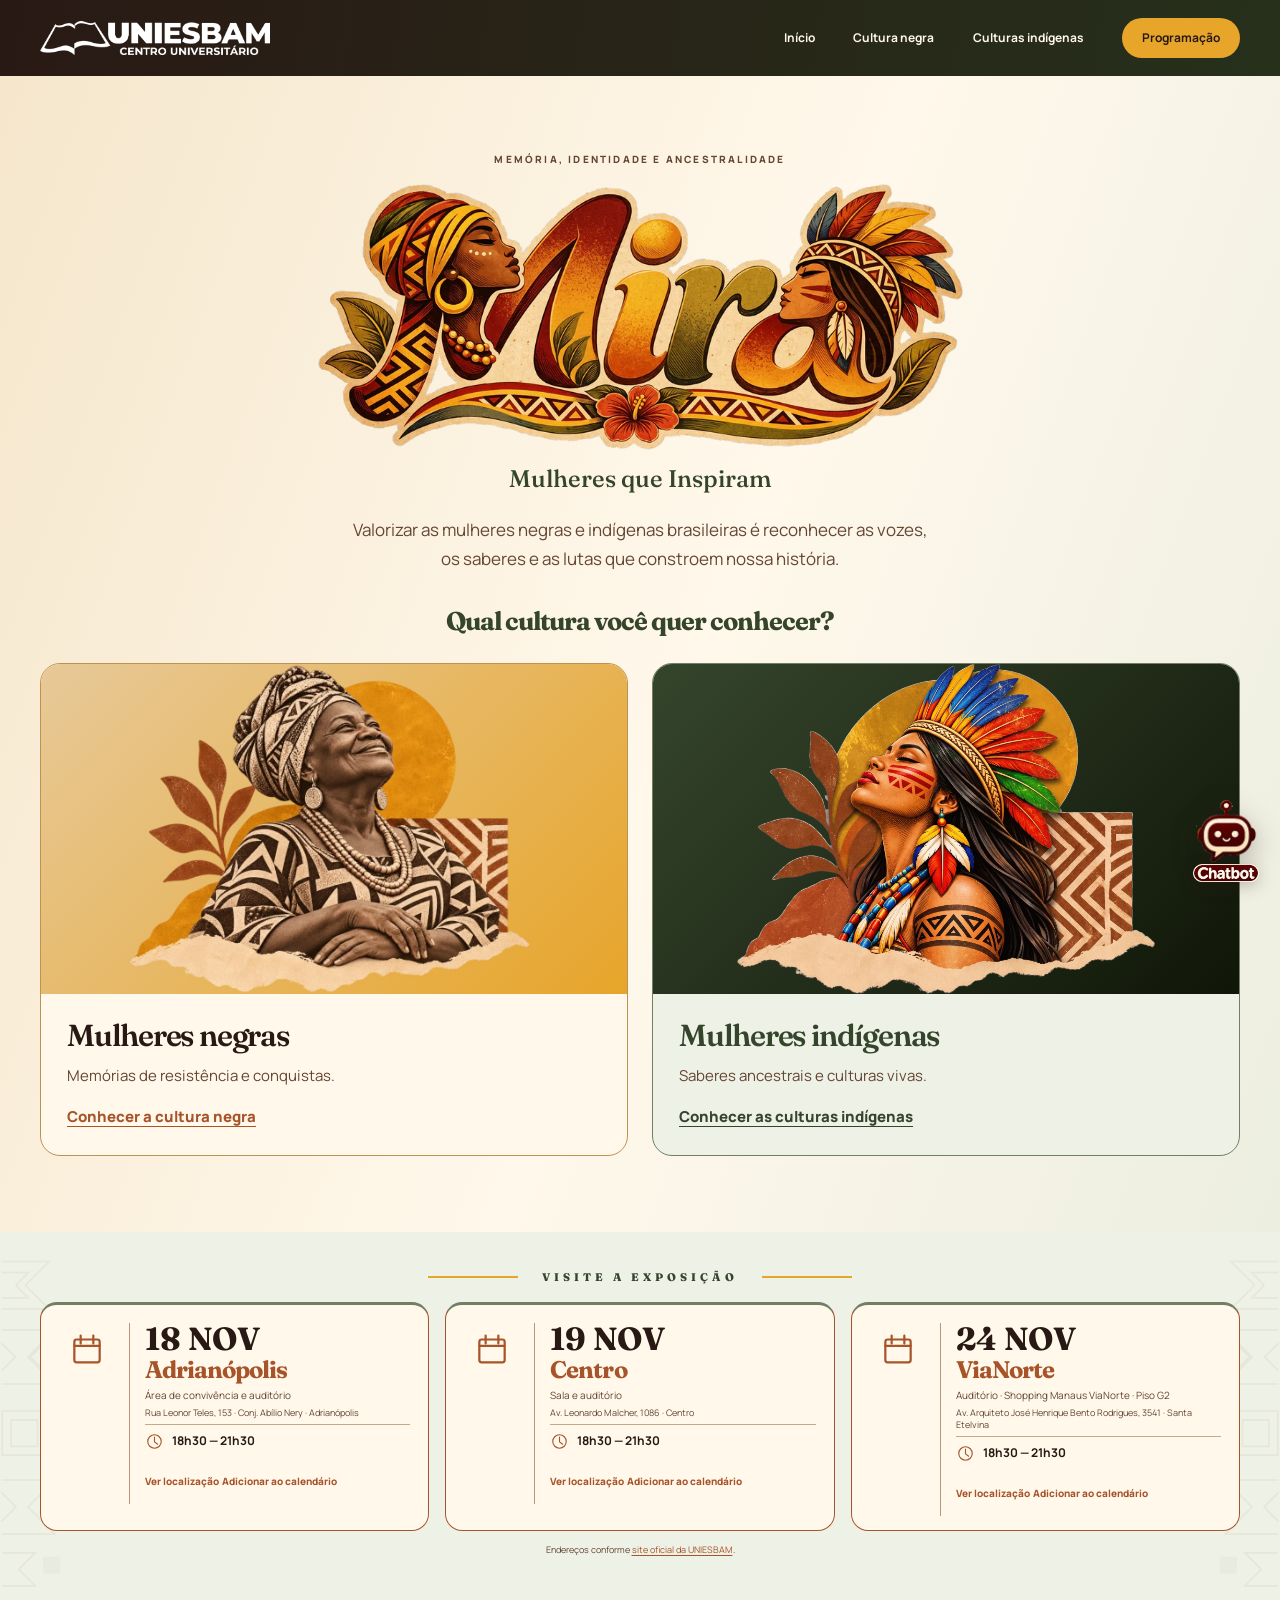
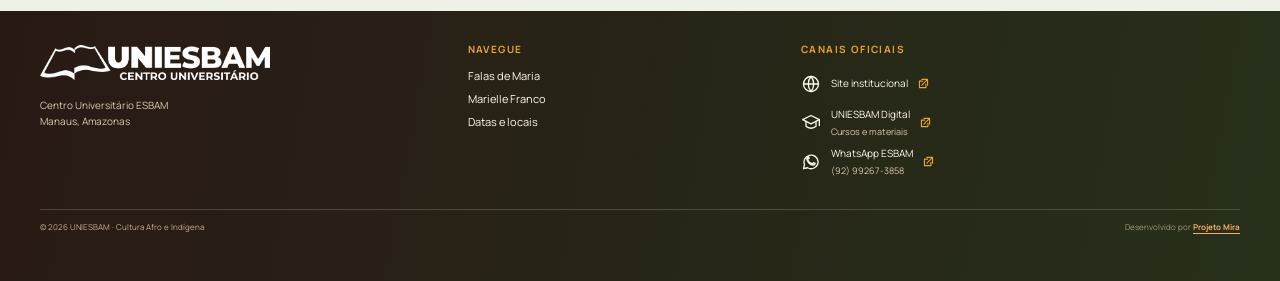
==== commit c9284d80: "Adiciona crédito com link do repositório no rodapé" ====
--- a/index.html
+++ b/index.html
@@ -135,7 +135,7 @@
         </a>
       </div>
     </div>
-    <div class="container rodape__base"><span>© 2026 UNIESBAM · Cultura Afro e Indígena</span></div>
+    <div class="container rodape__base"><span>© 2026 UNIESBAM · Cultura Afro e Indígena</span><span class="rodape__credito">Desenvolvido por <a href="https://github.com/HenriquePvAr/LaddingPage" target="_blank" rel="noopener noreferrer">Projeto Mira</a></span></div>
   </footer>  <button class="atalho-chat" type="button" aria-expanded="false" aria-controls="painel-chat"
     aria-label="Abrir o chatbot">
     <img class="atalho-chat__icone" src="assets/optimized/chatbot.webp" alt="" width="256" height="256">
--- a/css/estilos.css
+++ b/css/estilos.css
@@ -371,3 +371,6 @@
 .carrossel__seta { display:grid; width:42px; height:42px; place-items:center; border:1px solid var(--terracota); border-radius:50%; color:var(--terracota); background:var(--creme); font:700 22px/1 Manrope,sans-serif; cursor:pointer; transition:color 160ms ease,background-color 160ms ease,transform 160ms ease; }
 .carrossel__seta:hover { color:var(--creme); background:var(--terracota); transform:translateY(-2px); }
 .carrossel__seta:focus-visible { outline:3px solid var(--dourado); outline-offset:3px; }
+
+.rodape__credito a { color:#f3ad65; font-weight:700; text-underline-offset:3px; }
+.rodape__credito a:hover { color:#fff8eb; }
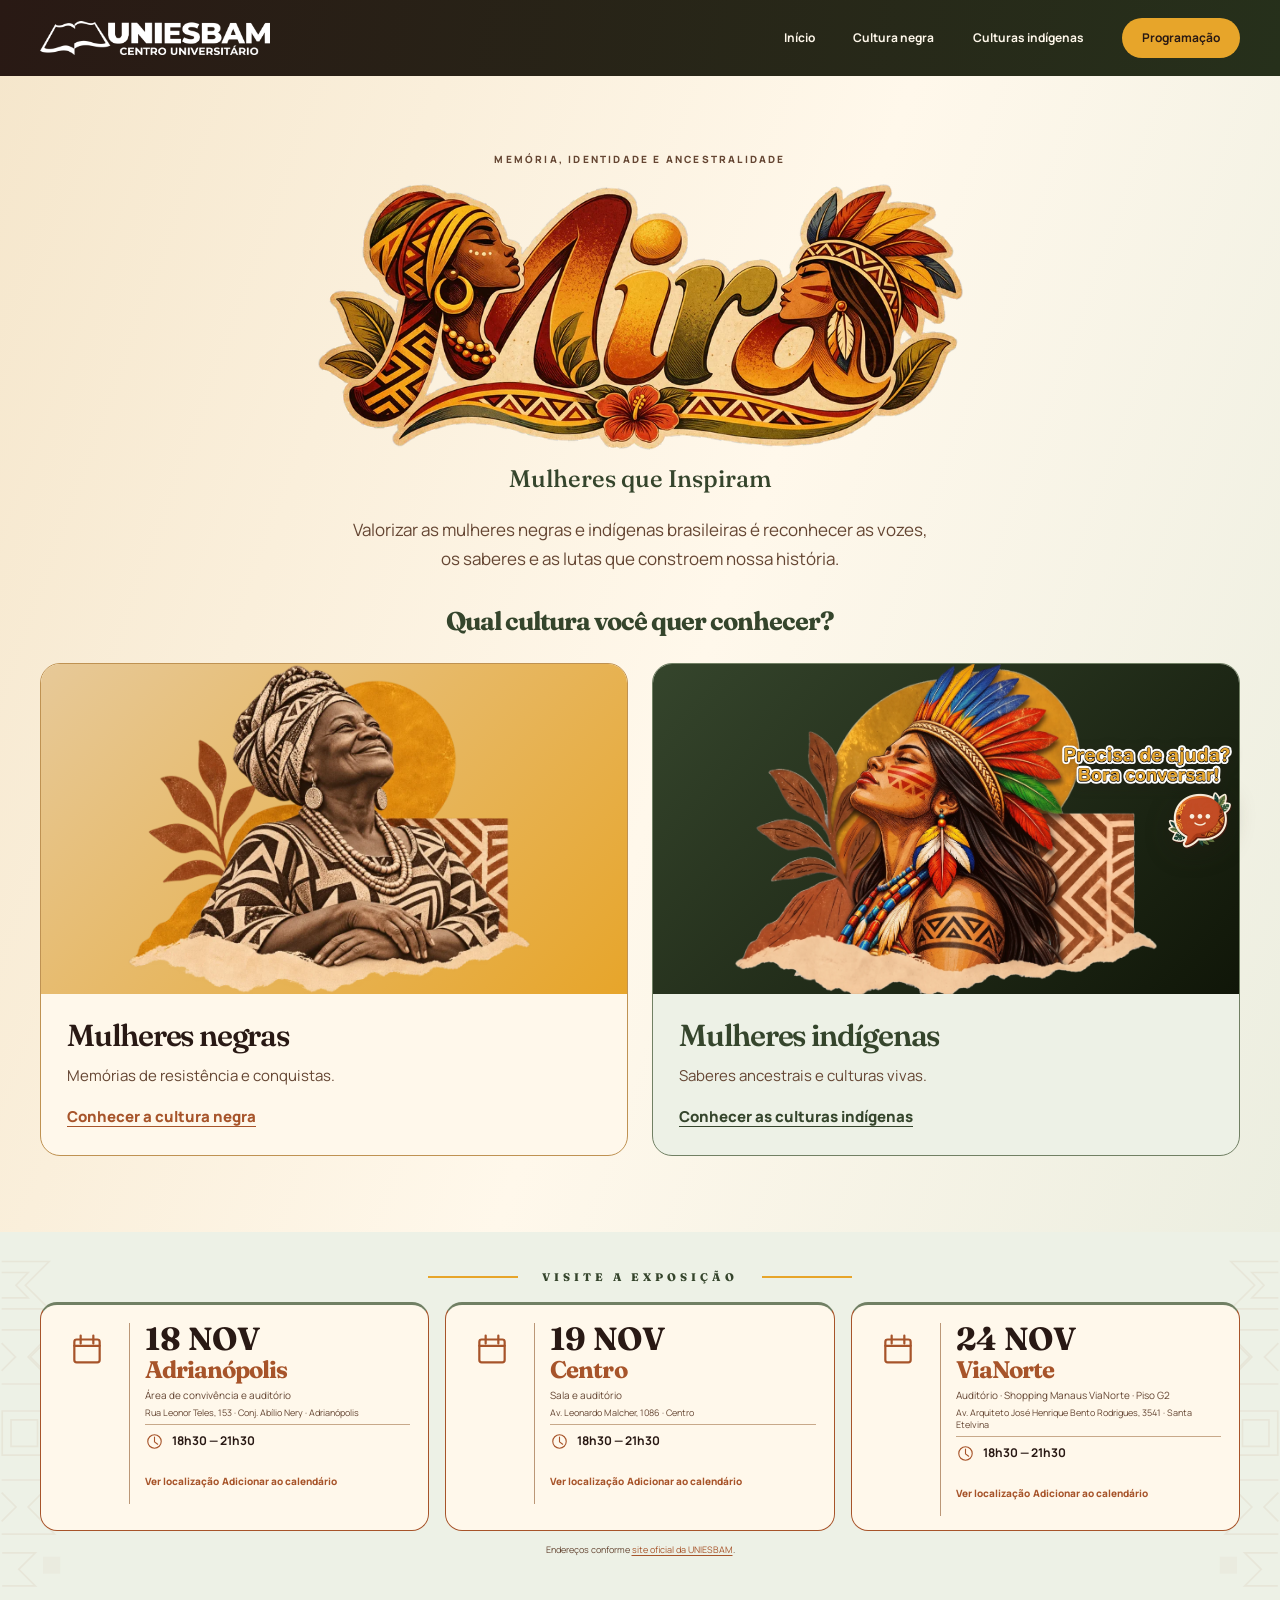
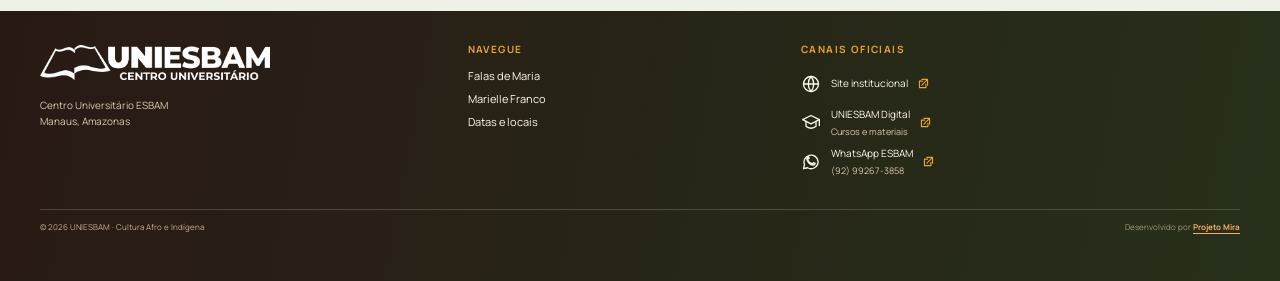
==== commit f0c89c5f: "Atualiza ilustrações indígenas, chatbot e adiciona Esperança Garcia - Substitui a personagem indígen" ====
--- a/index.html
+++ b/index.html
@@ -49,7 +49,7 @@
       <div class="cultura__texto"><h3>Mulheres negras</h3><p>Memórias de resistência e conquistas.</p><span>Conhecer a cultura negra </span></div>
     </a>
     <a class="cultura cultura--indigena" href="indigenas.html">
-      <div class="cultura__arte"><img src="assets/optimized/mulher-indigena-colagem.webp" alt="Colagem artística de uma mulher indígena com cocar de penas coloridas, pintura facial e colares, diante de um sol dourado, folhas e grafismos." width="1600" height="1264"></div>
+      <div class="cultura__arte"><img src="assets/optimized/mulher-indigena-colagem.webp" alt="Colagem artística de uma mulher indígena com cocar de penas coloridas, pintura facial e colares, diante de um sol dourado, folhas e grafismos." width="1978" height="1535"></div>
       <div class="cultura__texto"><h3>Mulheres indígenas</h3><p>Saberes ancestrais e culturas vivas.</p><span>Conhecer as culturas indígenas </span></div>
     </a>
   </div>
@@ -136,14 +136,14 @@
       </div>
     </div>
     <div class="container rodape__base"><span>© 2026 UNIESBAM · Cultura Afro e Indígena</span><span class="rodape__credito">Desenvolvido por <a href="https://github.com/HenriquePvAr/LaddingPage" target="_blank" rel="noopener noreferrer">Projeto Mira</a></span></div>
-  </footer>  <button class="atalho-chat" type="button" aria-expanded="false" aria-controls="painel-chat"
-    aria-label="Abrir o chatbot">
-    <img class="atalho-chat__icone" src="assets/optimized/chatbot.webp" alt="" width="256" height="256">
-    <img class="atalho-chat__rotulo" src="assets/optimized/chatbot-rotulo.webp" alt="" width="480" height="129">
-  </button>
+  </footer>  <a class="atalho-chat" href="https://wa.me/5592992270565" target="_blank" rel="noopener noreferrer"
+    aria-label="Conversar pelo WhatsApp, (92) 99227-0565, abre em nova aba">
+    <img class="atalho-chat__icone" src="assets/optimized/chatbot.webp" alt="" width="256" height="228">
+    <img class="atalho-chat__rotulo" src="assets/optimized/chatbot-rotulo.webp" alt="" width="560" height="129">
+  </a>
   <div class="painel-chat" id="painel-chat" role="dialog" aria-labelledby="titulo-chat" aria-modal="true" hidden>
     <div class="painel-chat__cabeca">
-      <img src="assets/optimized/chatbot.webp" alt="" width="38" height="38">
+      <img src="assets/optimized/chatbot.webp" alt="" width="38" height="34">
       <div>
         <p class="painel-chat__nome" id="titulo-chat">Chat do encontro</p>
         <p class="painel-chat__estado">UNIESBAM · Cultura Afro e Indígena</p>
--- a/css/estilos.css
+++ b/css/estilos.css
@@ -194,12 +194,13 @@
 .chamado-museu__acao > span, .chamado-museu__acao::before, .chamado-museu__acao::after { display:none !important; content:none !important; }
 .chamado-museu__acao:hover { text-decoration:underline; text-underline-offset:3px; }
 
-.atalho-chat { position: fixed; z-index: 25; right: 18px; bottom: 18px; display: flex; width: 72px; flex-direction: column; align-items: center; gap: 2px; padding: 0; border: 0; background: transparent; cursor: pointer; transition: transform .2s ease; }
-.atalho-chat__icone { width: 62px; height: 62px; object-fit: contain; filter: drop-shadow(0 8px 14px rgb(41 25 20 / 30%)); }
-.atalho-chat__rotulo { width: 66px; height: auto; filter: drop-shadow(0 4px 8px rgb(41 25 20 / 25%)); }
+/* Proporção inspirada no chat do suporte Microsoft: ícone de 64px a 48px das bordas, com a frase por cima. */
+.atalho-chat { position: fixed; z-index: 25; right: 48px; bottom: 48px; display: flex; flex-direction: column-reverse; align-items: flex-end; gap: 4px; padding: 0; border: 0; background: transparent; text-decoration: none; cursor: pointer; transition: transform .2s ease; }
+.atalho-chat__icone { width: 64px; height: 64px; flex: none; object-fit: contain; filter: drop-shadow(0 6px 12px rgb(41 25 20 / 30%)); }
+.atalho-chat__rotulo { width: 170px; max-width: none; height: auto; filter: drop-shadow(0 3px 6px rgb(41 25 20 / 35%)); }
 .atalho-chat:hover, .atalho-chat:focus-visible { transform: translateY(-3px); }
 .atalho-chat:focus-visible { outline: 3px solid var(--dourado); outline-offset: 4px; border-radius: 12px; }
-.painel-chat { position: fixed; z-index: 26; right: 18px; bottom: 116px; display: flex; width: min(360px, calc(100vw - 24px)); max-height: min(560px, calc(100vh - 136px)); flex-direction: column; overflow: hidden; border: 1px solid #d7b994; border-radius: 18px; color: var(--espresso); background: var(--creme); box-shadow: 0 18px 40px rgb(41 25 20 / 22%); }
+.painel-chat { position: fixed; z-index: 26; right: 48px; bottom: 168px; display: flex; width: min(360px, calc(100vw - 24px)); max-height: min(560px, calc(100vh - 188px)); flex-direction: column; overflow: hidden; border: 1px solid #d7b994; border-radius: 18px; color: var(--espresso); background: var(--creme); box-shadow: 0 18px 40px rgb(41 25 20 / 22%); }
 .painel-chat[hidden] { display: none; }
 .painel-chat__cabeca { display: grid; grid-template-columns: 42px 1fr auto; align-items: center; gap: 10px; padding: 12px 12px 10px; color: var(--creme); background: var(--espresso-profundo); }
 .painel-chat__cabeca img { width: 42px; height: 42px; object-fit: contain; }
@@ -282,10 +283,10 @@
   .chamado-museu__cartao { padding:0; }
   .chamado-museu__corpo { padding:16px 16px 20px; }
   .chamado-museu__imagem { height:190px; }
-  .atalho-chat { right: 10px; bottom: 10px; width: 58px; }
-  .atalho-chat__icone { width: 50px; height: 50px; }
-  .atalho-chat__rotulo { width: 54px; }
-  .painel-chat { right:10px; bottom:calc(92px + env(safe-area-inset-bottom)); width:min(360px,calc(100vw - 20px)); max-height:min(560px,calc(100dvh - 112px - env(safe-area-inset-bottom))); }
+  .atalho-chat { right: 16px; bottom: calc(16px + env(safe-area-inset-bottom)); align-items: flex-end; gap: 4px; }
+  .atalho-chat__icone { width: 54px; height: 54px; }
+  .atalho-chat__rotulo { width: 140px; }
+  .painel-chat { right:10px; bottom:calc(118px + env(safe-area-inset-bottom)); width:min(360px,calc(100vw - 20px)); max-height:min(560px,calc(100dvh - 138px - env(safe-area-inset-bottom))); }
   .painel-chat__formulario input { min-height:44px; font-size:16px; }
   .painel-chat__sugestoes button, .painel-chat__formulario button, .painel-chat__fechar { min-height:44px; }
   .chamado-museu__grade { grid-template-columns: 1fr; }
@@ -371,6 +372,6 @@
 .carrossel__seta { display:grid; width:42px; height:42px; place-items:center; border:1px solid var(--terracota); border-radius:50%; color:var(--terracota); background:var(--creme); font:700 22px/1 Manrope,sans-serif; cursor:pointer; transition:color 160ms ease,background-color 160ms ease,transform 160ms ease; }
 .carrossel__seta:hover { color:var(--creme); background:var(--terracota); transform:translateY(-2px); }
 .carrossel__seta:focus-visible { outline:3px solid var(--dourado); outline-offset:3px; }
-
-.rodape__credito a { color:#f3ad65; font-weight:700; text-underline-offset:3px; }
-.rodape__credito a:hover { color:#fff8eb; }
+
+.rodape__credito a { color:#f3ad65; font-weight:700; text-underline-offset:3px; }
+.rodape__credito a:hover { color:#fff8eb; }
